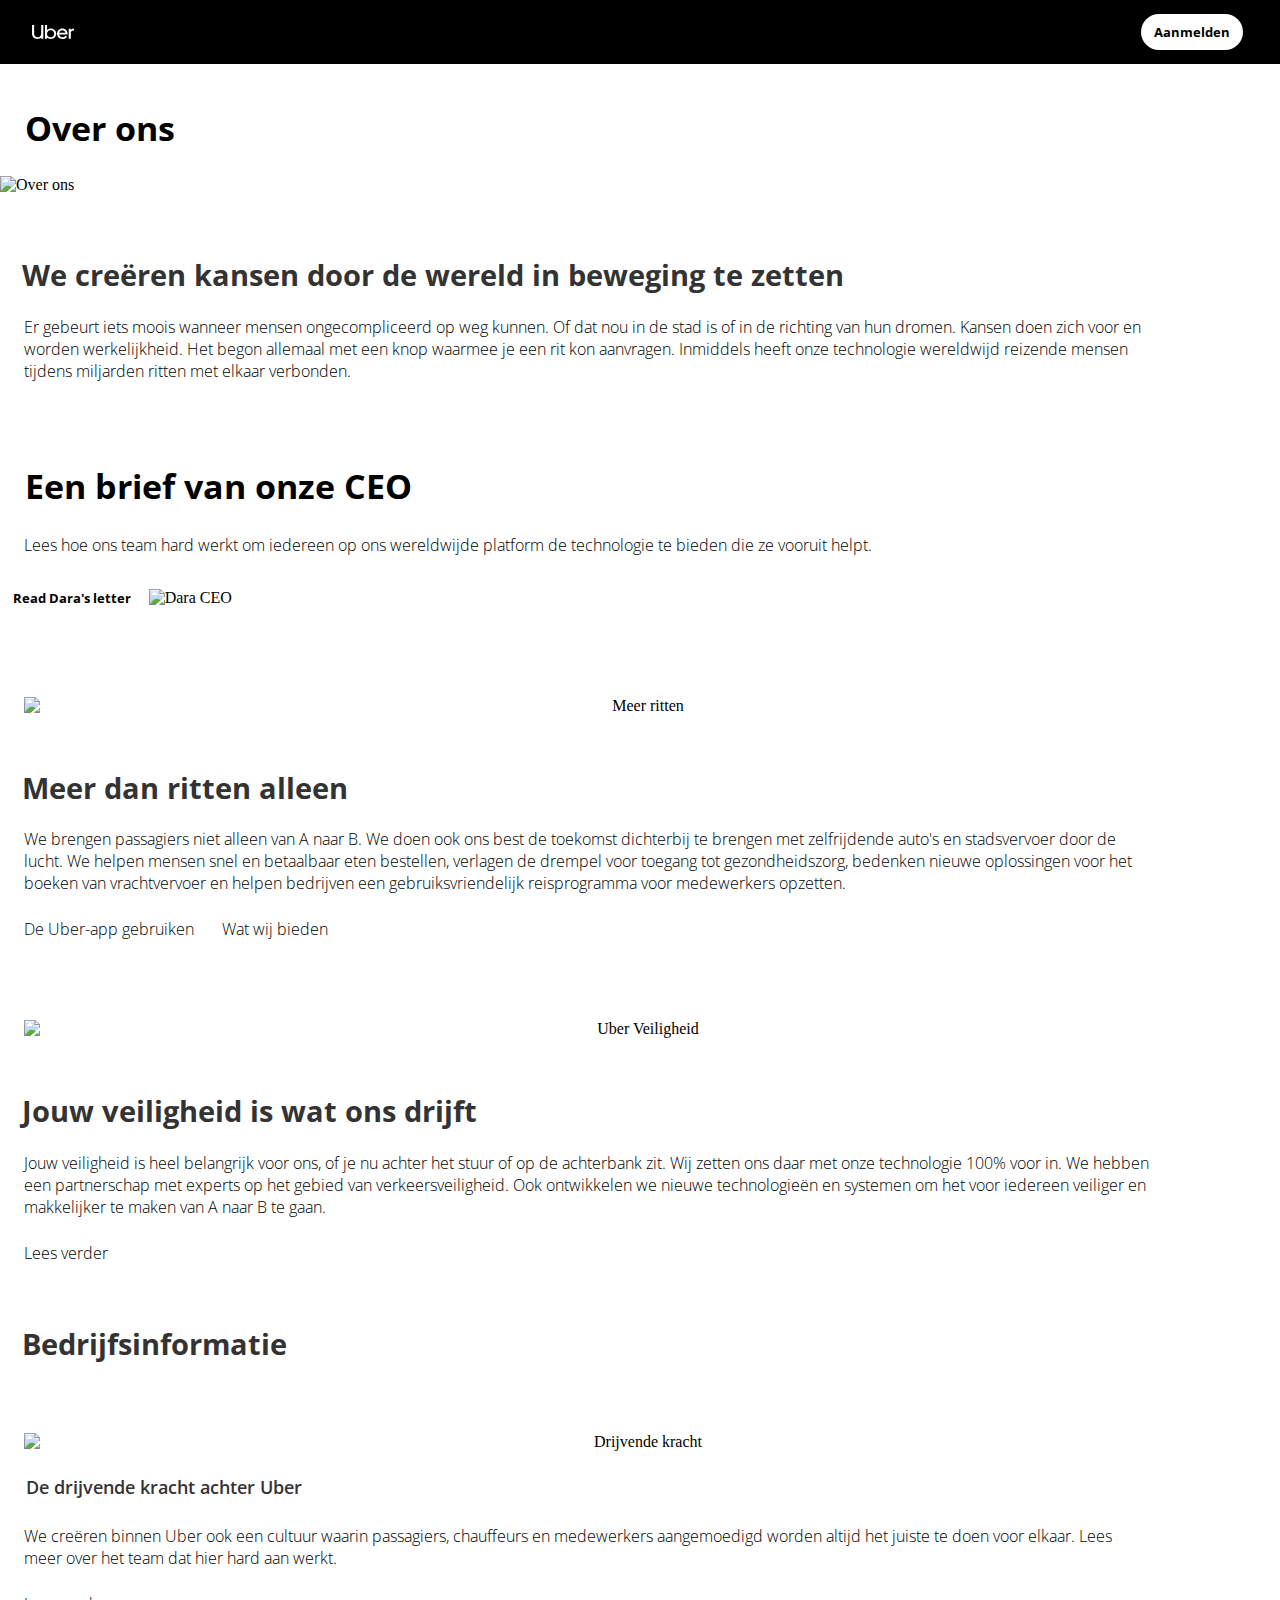
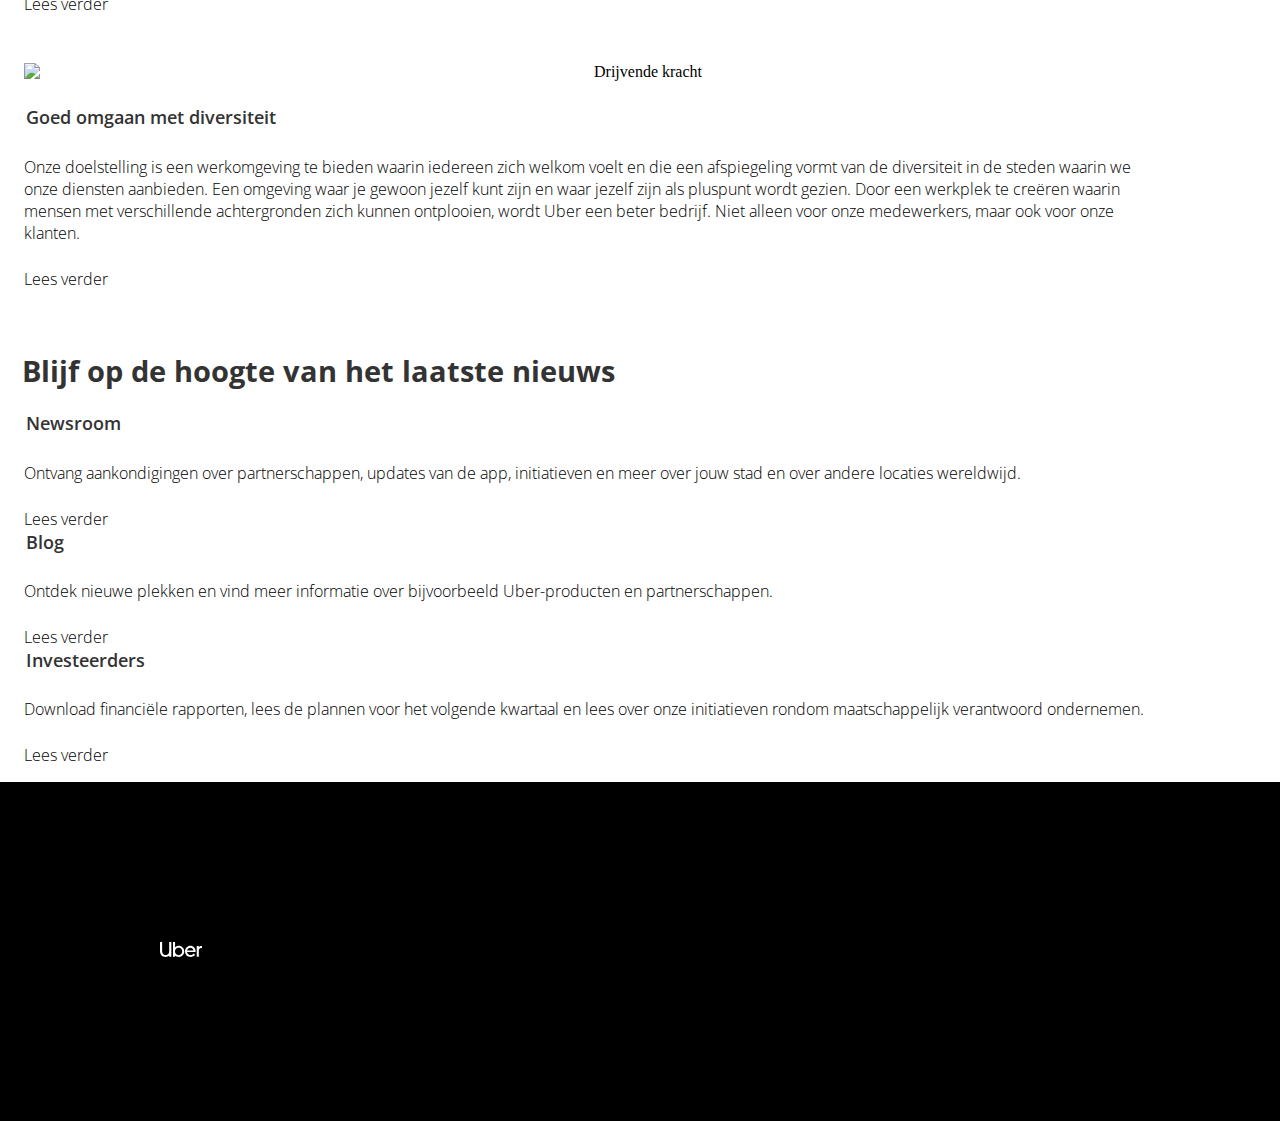
==== about.html @ d626dec1 "Add files via upload" ====
<!doctype html>
<html lang="nl">

<head>
    <meta charset="UTF-8">
    <meta name="author" content="jouw naam">
    <meta name="viewport" content="width=device-width, initial-scale=1">

    <title>About Us | Uber</title>

    <link href="styles/style.css" rel="stylesheet">
    <link href="https://fonts.googleapis.com/css2?family=Open+Sans&display=swap" rel="stylesheet">
    <link href="https://fonts.googleapis.com/css2?family=Open+Sans:wght@300&display=swap" rel="stylesheet">
</head>

<body>
    <header>
        <img class="logo" src="images/uberlogo.svg" alt="Uber logo">
        <a class="aanmelden" href="#"><button>Aanmelden</button></a>

    </header>
    
    <section id="linksonder">
    <h1>Over ons</h1>
    <img src="images/about-us-top.jpg" alt="Over ons">
    </section>
    
    <section>
        <h2>We creëren kansen door de wereld in beweging te zetten</h2>
        <p>Er gebeurt iets moois wanneer mensen ongecompliceerd op weg kunnen. Of dat nou in de stad is of in de richting van hun dromen. Kansen doen zich voor en worden werkelijkheid. Het begon allemaal met een knop waarmee je een rit kon aanvragen. Inmiddels heeft onze technologie wereldwijd reizende mensen tijdens miljarden ritten met elkaar verbonden.</p>
    </section>

    <section id="linksmidden">
        <h1>Een brief van onze CEO</h1>
        <p>Lees hoe ons team hard werkt om iedereen op ons wereldwijde platform de technologie te bieden die ze vooruit helpt.</p>
        <button>Read Dara's letter</button>
        <img src="images/dara-desktop.jpg" alt="Dara CEO">
    </section>

    <section>
        <img class="business" src="images/uber-snelweg.jpg" alt="Meer ritten">
        <h2>Meer dan ritten alleen</h2>
        <p>We brengen passagiers niet alleen van A naar B. We doen ook ons best de toekomst dichterbij te brengen met zelfrijdende auto's en stadsvervoer door de lucht. We helpen mensen snel en betaalbaar eten bestellen, verlagen de drempel voor toegang tot gezondheidszorg, bedenken nieuwe oplossingen voor het boeken van vrachtvervoer en helpen bedrijven een gebruiksvriendelijk reisprogramma voor medewerkers opzetten.</p>
        <a class="meerinfo" href="url">De Uber-app gebruiken</a>
        <a class="meerinfo" href="url">Wat wij bieden</a>
    </section>

    <section>
    <img class="business" src="images/uber-safe.svg" alt="Uber Veiligheid">
    <h2>Jouw veiligheid is wat ons drijft</h2>
    <p>Jouw veiligheid is heel belangrijk voor ons, of je nu achter het stuur of op de achterbank zit. Wij zetten ons daar met onze technologie 100% voor in. We hebben een partnerschap met experts op het gebied van verkeersveiligheid. Ook ontwikkelen we nieuwe technologieën en systemen om het voor iedereen veiliger en makkelijker te maken van A naar B te gaan.</p>
    <a class="meerinfo" href="url">Lees verder</a>   
    </section>
    
    <section>
    <h2>Bedrijfsinformatie</h2>
    <img class="business" src="images/uber-kracht.jpg" alt="Drijvende kracht">
    <h3> De drijvende kracht achter Uber</h3>
    <p>We creëren binnen Uber ook een cultuur waarin passagiers, chauffeurs en medewerkers aangemoedigd worden altijd het juiste te doen voor elkaar. Lees meer over het team dat hier hard aan werkt.</p>
    <a class="meerinfo" href="url">Lees verder</a> 
    
    <img class="business" src="images/uber-kracht.jpg" alt="Drijvende kracht">
    <h3>Goed omgaan met diversiteit</h3>
    <p>Onze doelstelling is een werkomgeving te bieden waarin iedereen zich welkom voelt en die een afspiegeling vormt van de diversiteit in de steden waarin we onze diensten aanbieden. Een omgeving waar je gewoon jezelf kunt zijn en waar jezelf zijn als pluspunt wordt gezien. Door een werkplek te creëren waarin mensen met verschillende achtergronden zich kunnen ontplooien, wordt Uber een beter bedrijf. Niet alleen voor onze medewerkers, maar ook voor onze klanten.</p>
    <a class="meerinfo" href="url">Lees verder</a> 
    </section>
    
    <section>
    <h2>Blijf op de hoogte van het laatste nieuws</h2>
    <h3>Newsroom</h3>
    <p>Ontvang aankondigingen over partnerschappen, updates van de app, initiatieven en meer over jouw stad en over andere locaties wereldwijd.</p>
    <a class="meerinfo" href="url">Lees verder</a> 
        
    <h3>Blog</h3>
    <p>Ontdek nieuwe plekken en vind meer informatie over bijvoorbeeld Uber-producten en partnerschappen.</p>
    <a class="meerinfo" href="url">Lees verder</a> 

    <h3>Investeerders</h3>
    <p>Download financiële rapporten, lees de plannen voor het volgende kwartaal en lees over onze initiatieven rondom maatschappelijk verantwoord ondernemen.</p> 
    <a class="meerinfo" href="url">Lees verder</a> 
    </section>
    
    <footer>
        <img class="logo" src="images/uberlogo.svg" alt="Uber logo">
    </footer>



    <script src="scripts/script.js"></script>
</body>

</html>
---- styles/style.css ----
/* CSS Document */
*,
*::after,
*::before {
    box-sizing: border-box;
}


html,
body {
    width: 100%;
    margin: 0px;
    padding: 0px;
    overflow-x: hidden;
}

header {
    display: flex;
    justify-content: space-between;
    align-items: center;
    margin: 0;
    padding: 0.65em 2em;
    background-color: black;
    height: 4em;
}

.logo {
    width: 2.6em;
}

.aanmelden {
    margin: 0;
    padding: 0.3em;
}



.slider {
    width: 100%;
    height: 8em;
    display: flex;
    overflow: auto;
}

.slide {
    width: 6.5em;
    height: 100%;
    background-color: white;

}


.slide a {
    margin: 3em 3em 3em 3em;
    color: black;
    display: flex;
    justify-content: center;
    align-items: center;
    text-align: center;
    top: 3em;
    font-family: 'Open Sans', sans-serif;
    text-decoration: none;
    font-size: 0.9em;
    font-weight: 600;

}

.slider {
    ... -webkit-overflow-scrolling: touch;
}

button {
    padding: 0.7em 1em;
    background-color: white;
    border: none;
    border-radius: 50px;
    cursor: pointer;
    transition: all 0.3s ease 0s;
    font-family: 'Open Sans', sans-serif;
    font-weight: Bold;
}

button:hover {
    background-color: lightgrey;
}

section {
    margin: 0;
    padding: 1em 0em 1em 0em;
}

h1 {
    color: black;
    margin: 0;
    padding: 0.75em 0.75em;
    font-family: 'Open Sans', sans-serif;
    text-decoration: none;
    font-size: 2.1em;
    font-weight: bold;
}

h2 {
    color: #333333;
    margin: 0;
    padding: 1em 0.75em 0.75em 0.75em;
    font-family: 'Open Sans', sans-serif;
    text-decoration: none;
    font-size: 1.8em;
    font-weight: bold;
}

h3 {
    margin: 0;
    padding: 0em 0em 1.5em 1.5em;
    color: #333333;
    font-family: 'Open Sans', sans-serif;
    text-decoration: none;
    font-size: 1.1em;
    font-weight: 600;
    max-width: 90%;
}

.meerinfo {
    margin: 0em;
    padding-bottom: 5em;
    font-family: 'Open Sans', sans-serif;
    text-decoration: none;
    font-size: 1em;
    font-weight: 300;
    max-width: 90%;
}

.meerinfo a {
    color: black;
    text-decoration: none;
}

.partner {
    color: white;
    padding: 0.9em 1.8em;
    margin: 0em 0em 1.5em 1.5em;
    background-color: black;
    border: none;
    border-radius: 0px;
    cursor: pointer;
    transition: all 0.5s ease 0s;
    font-family: 'Open Sans', sans-serif;
    font-weight: Bold;
    font-size: 1em;

}


.partner:hover {
    background-color: darkgrey;
}


.bodypic {
    width: 100%;

}

.business {
    margin: 0;
    padding: 3em 1.5em 1.5em 1.5em;
    width: 100%;
    display: flex;
    align-items: center;
    text-align: center;
    
}


a {
    margin: 0em;
    padding: 1em 0em 5em 1.5em;
    font-family: 'Open Sans', sans-serif;
    text-decoration: none;
    font-size: 1em;
    font-weight: 300;
    color: black;
    text-decoration: none;
}

p {
    max-width: 90%;
    margin: 0em;
    padding-left: 1.5em;
    padding-bottom: 1.5em;
    font-family: 'Open Sans', sans-serif;
    text-decoration: none;
    font-size: 1em;
    font-weight: 300;
    color: black;
    text-decoration: none;
}

.leesverder {
    margin: 0em;
    padding: 1em 0em 1em 1.5em;
    font-family: 'Open Sans', sans-serif;
    text-decoration: none;
    font-size: 1em;
    font-weight: 300;
    max-width: 90%;  
}

footer {
    padding: 10em;
    background-color: black;
}
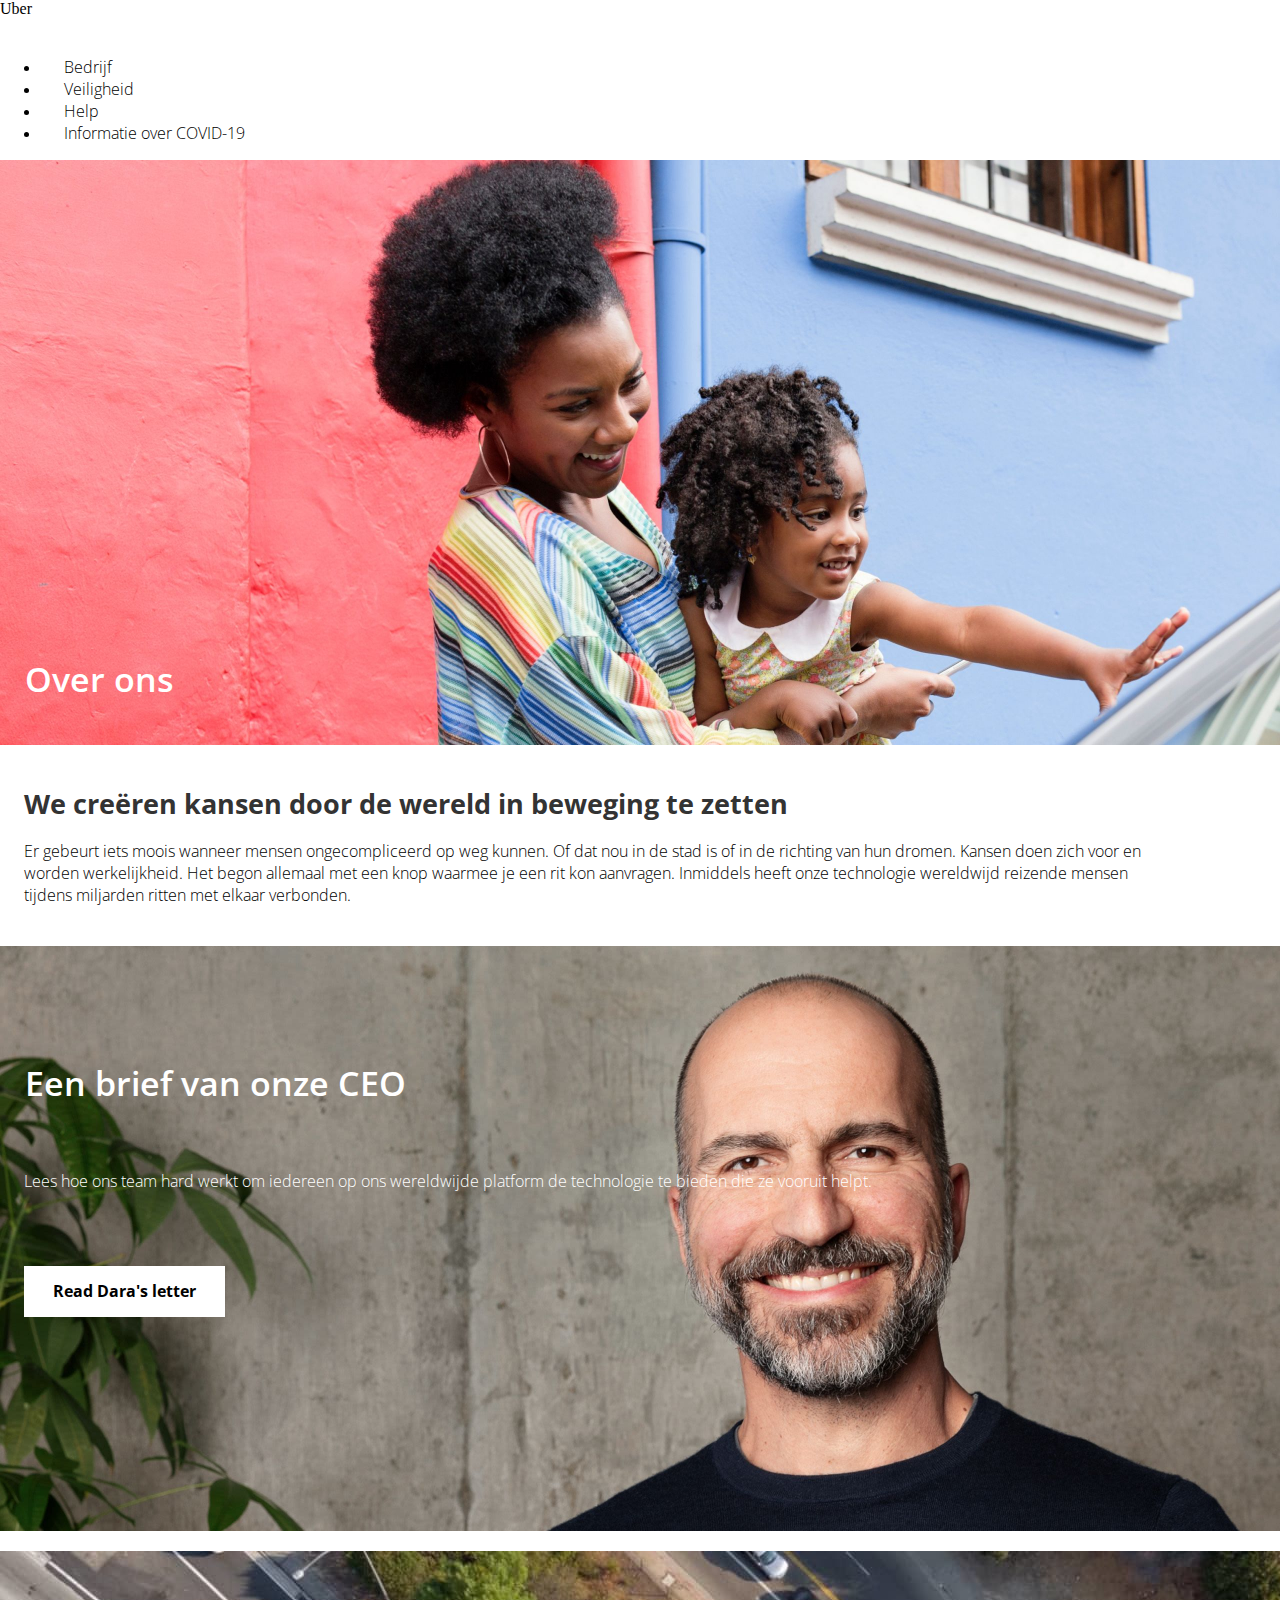
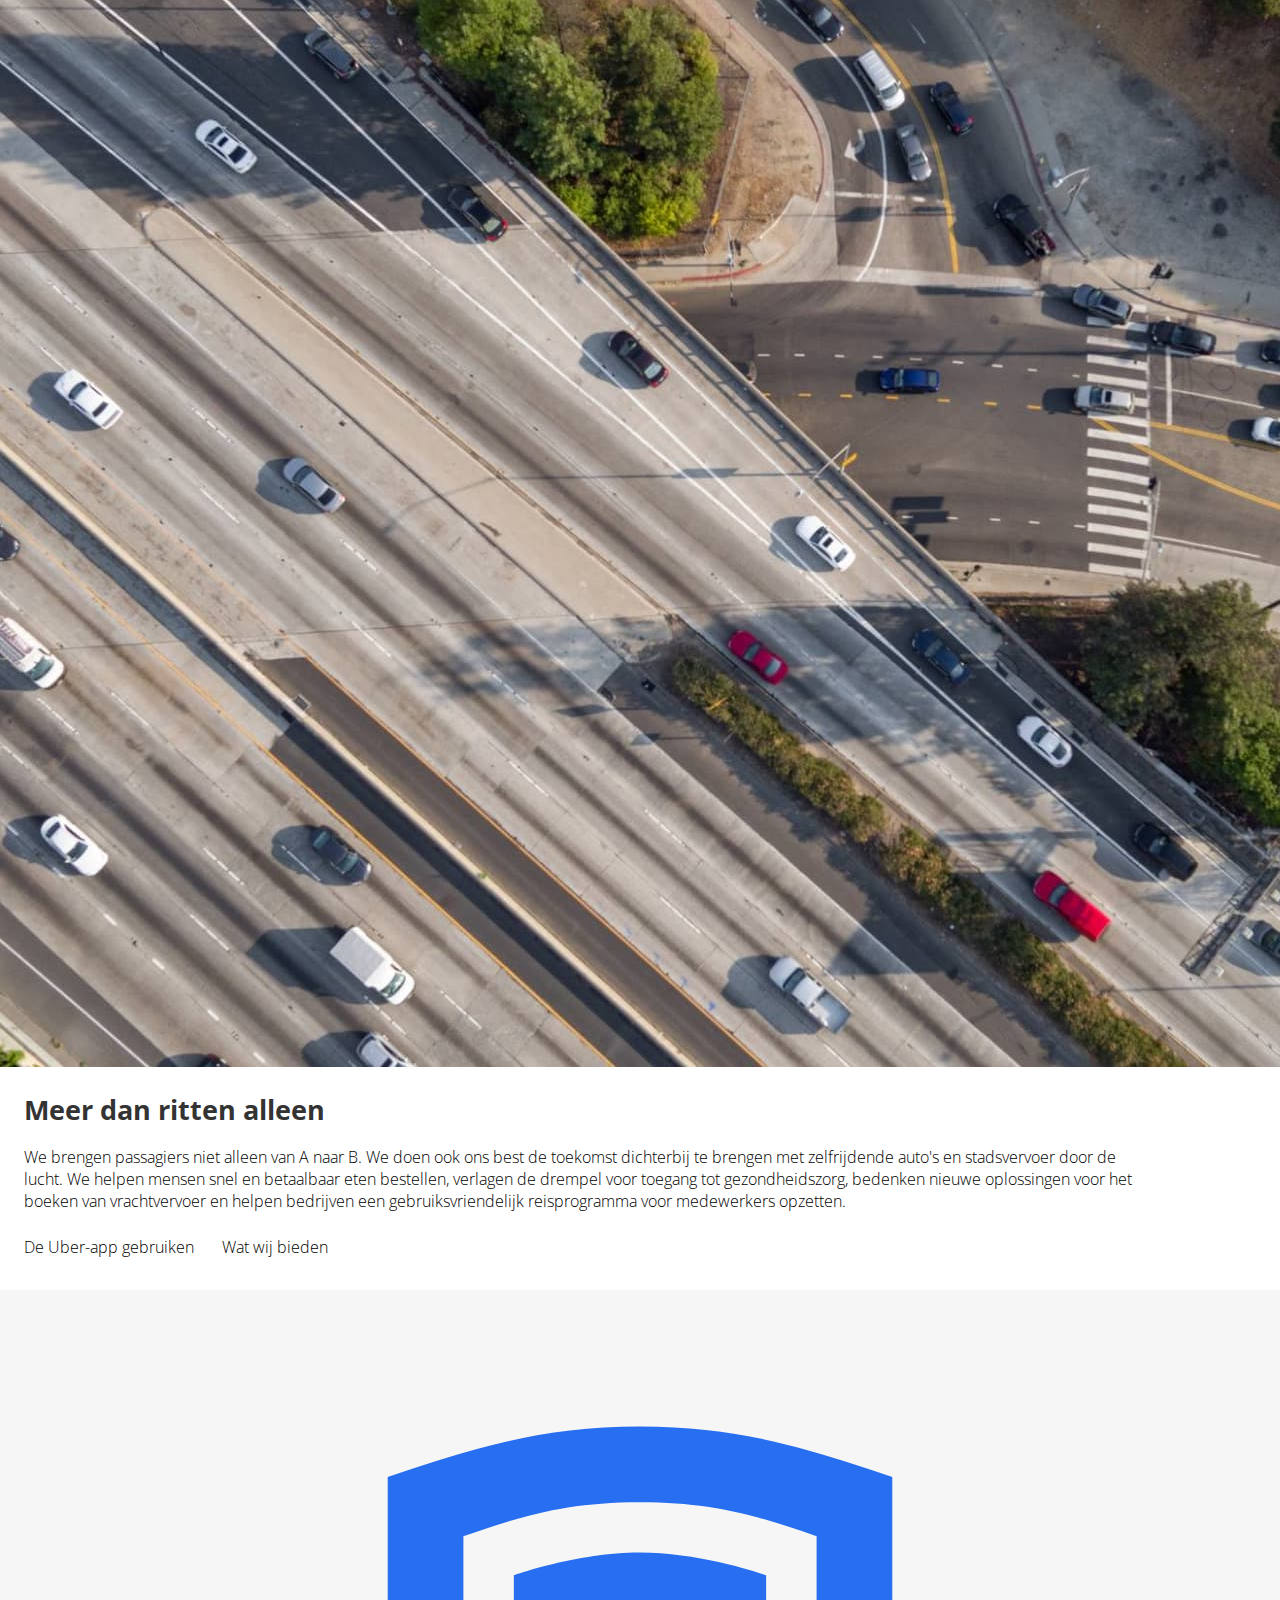
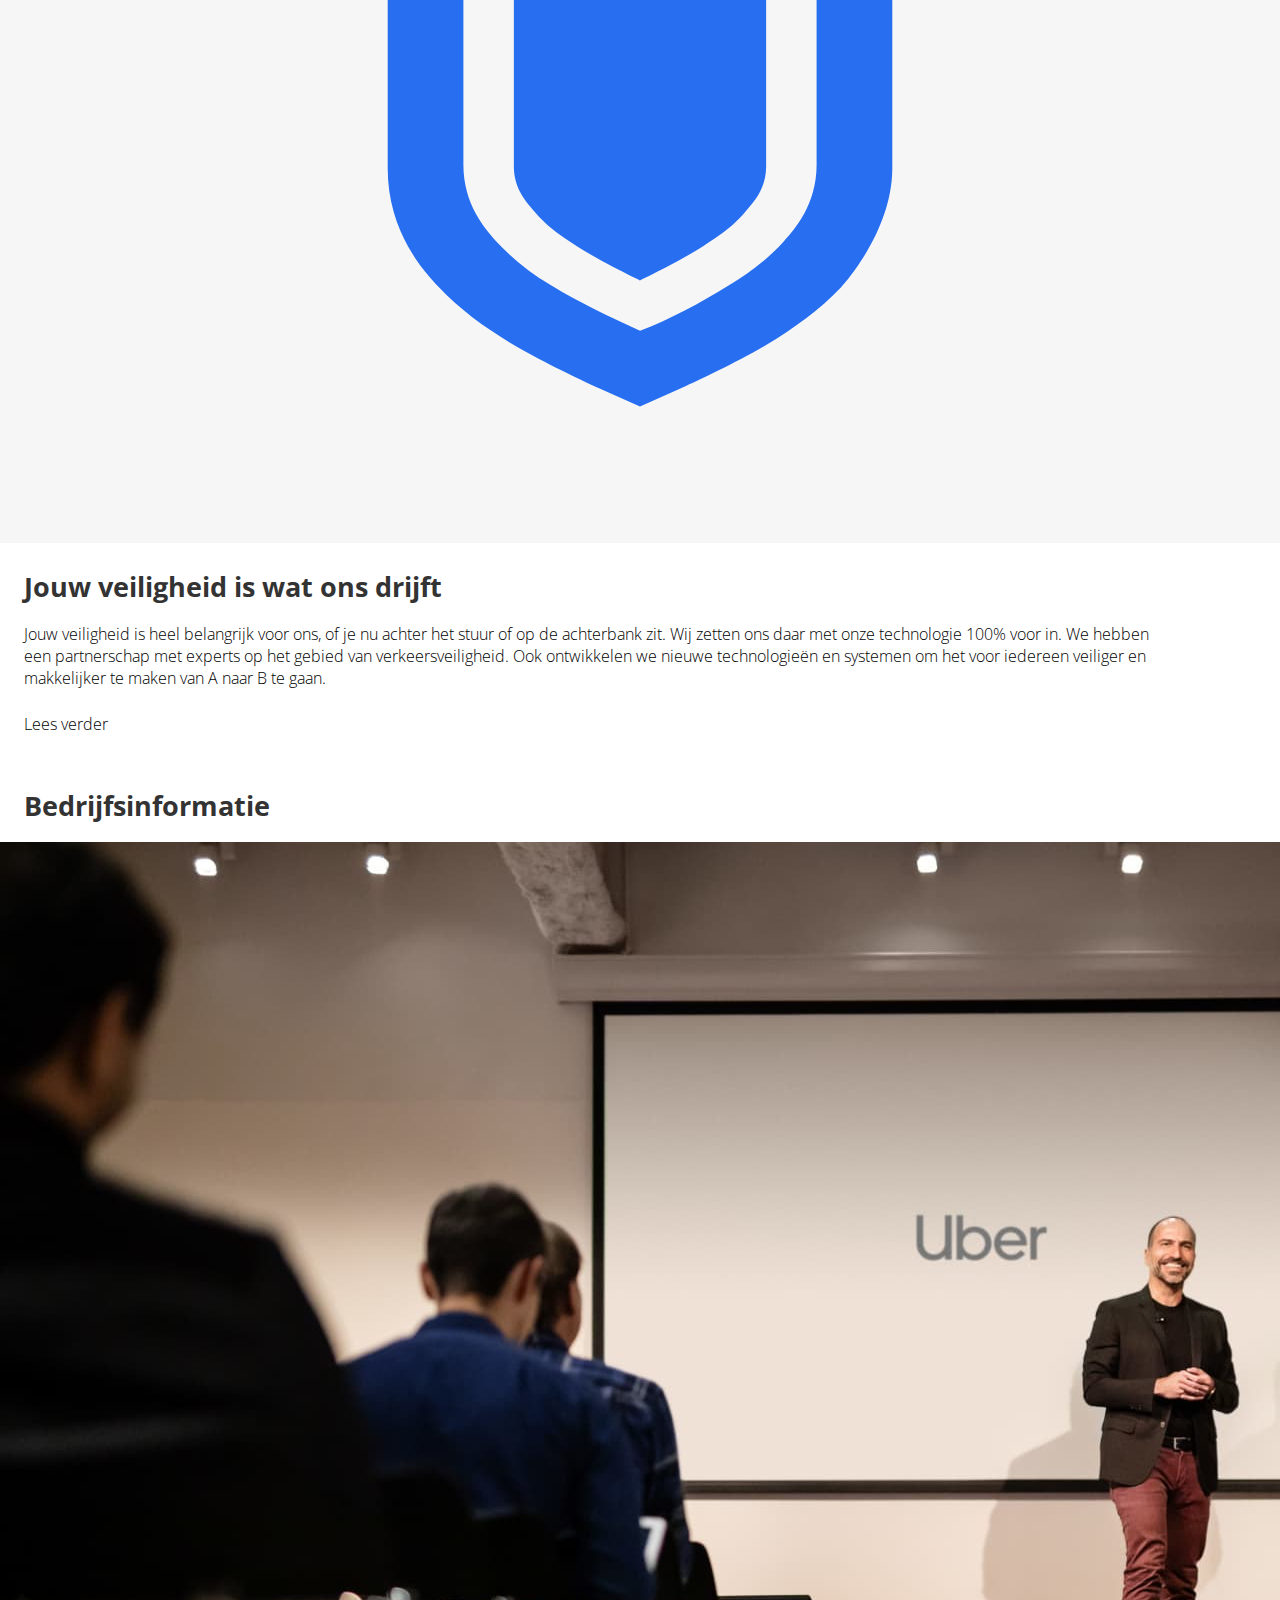
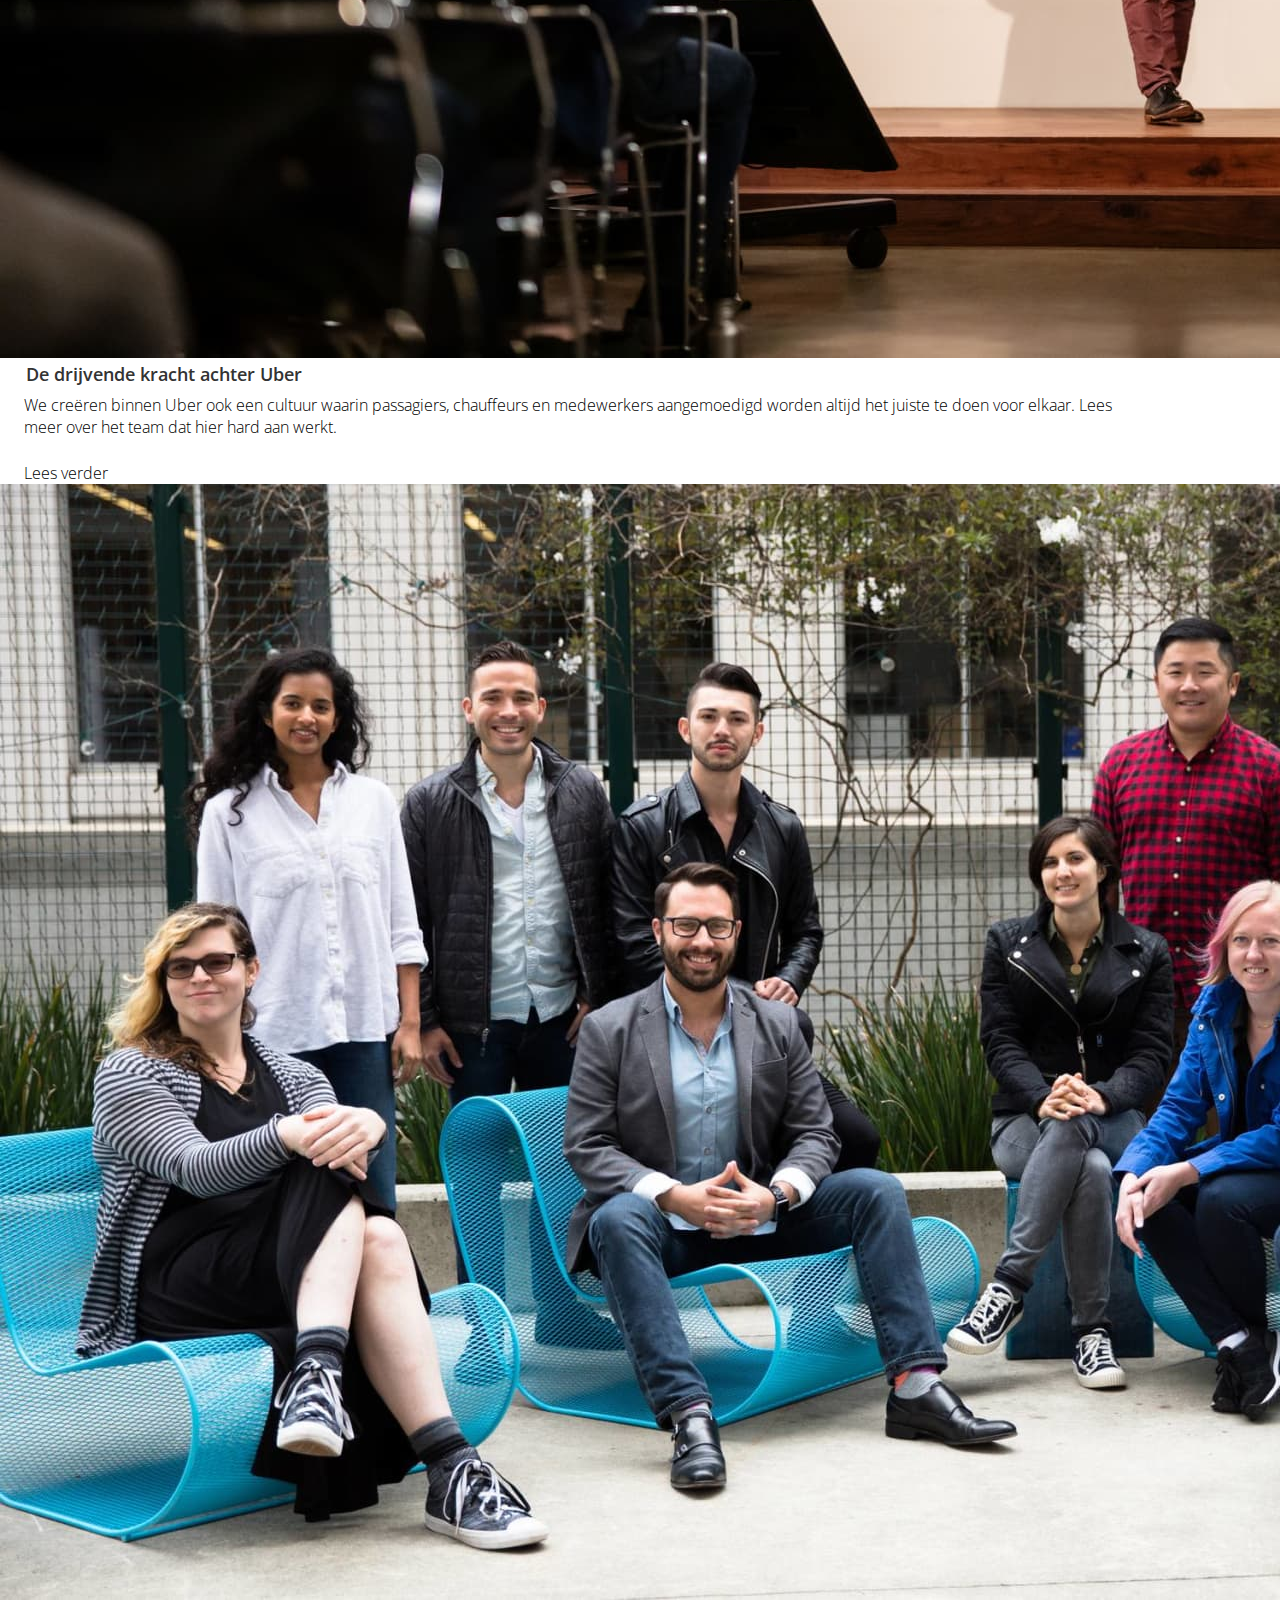
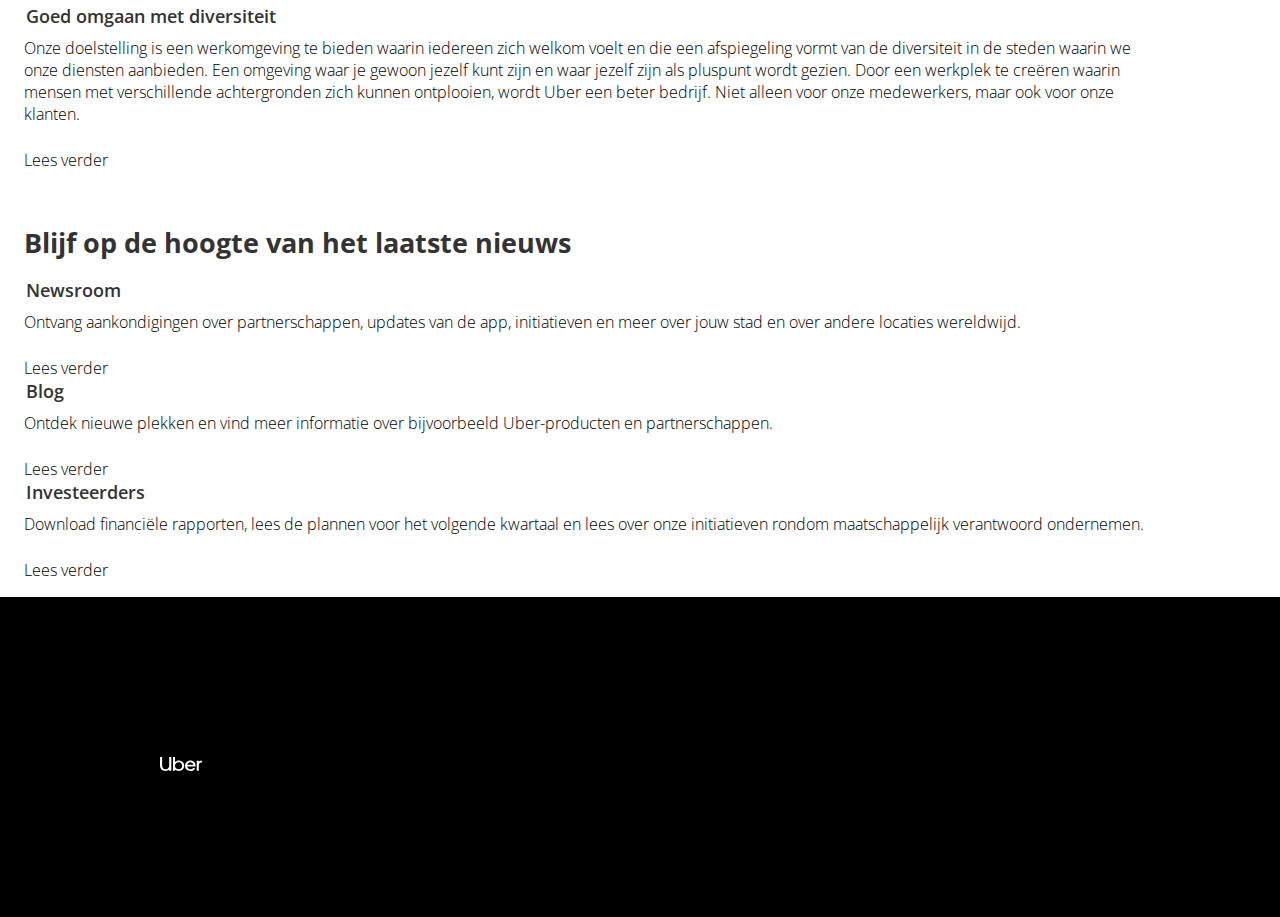
==== commit 0fbd0bb7: "Add files via upload" ====
--- a/about.html
+++ b/about.html
@@ -6,19 +6,31 @@
     <meta name="author" content="jouw naam">
     <meta name="viewport" content="width=device-width, initial-scale=1">
 
-    <title>About Us | Uber</title>
+    <title>Het Uber-platform</title>
 
     <link href="styles/style.css" rel="stylesheet">
+    <script src="script.js" defer></script>
     <link href="https://fonts.googleapis.com/css2?family=Open+Sans&display=swap" rel="stylesheet">
     <link href="https://fonts.googleapis.com/css2?family=Open+Sans:wght@300&display=swap" rel="stylesheet">
+    <link rel="stylesheet" href="fontawesome/css/all.css">
 </head>
 
 <body>
-    <header>
-        <img class="logo" src="images/uberlogo.svg" alt="Uber logo">
-        <a class="aanmelden" href="#"><button>Aanmelden</button></a>
-
-    </header>
+       <nav class="navbar">
+        <div class="brand-title">Uber</div>
+        <a href="#" class="toggle-button">    
+          <span class="bar"></span>
+          <span class="bar"></span>
+        </a>
+        <div class="navbar-links">
+          <ul>
+            <li><a href="#">Bedrijf</a></li>
+            <li><a href="#">Veiligheid</a></li>
+            <li><a href="#">Help</a></li>
+            <li><a href="#">Informatie over COVID-19</a></li>
+          </ul>
+        </div>
+      </nav>
     
     <section id="linksonder">
     <h1>Over ons</h1>
@@ -38,46 +50,50 @@
     </section>
 
     <section>
-        <img class="business" src="images/uber-snelweg.jpg" alt="Meer ritten">
+        <img id="business" src="images/uber-snelweg.jpg" alt="Meer ritten">
         <h2>Meer dan ritten alleen</h2>
         <p>We brengen passagiers niet alleen van A naar B. We doen ook ons best de toekomst dichterbij te brengen met zelfrijdende auto's en stadsvervoer door de lucht. We helpen mensen snel en betaalbaar eten bestellen, verlagen de drempel voor toegang tot gezondheidszorg, bedenken nieuwe oplossingen voor het boeken van vrachtvervoer en helpen bedrijven een gebruiksvriendelijk reisprogramma voor medewerkers opzetten.</p>
-        <a class="meerinfo" href="url">De Uber-app gebruiken</a>
-        <a class="meerinfo" href="url">Wat wij bieden</a>
+        <a id="meerinfo" href="url">De Uber-app gebruiken</a>
+        <a id="meerinfo" href="url">Wat wij bieden</a>
     </section>
 
     <section>
-    <img class="business" src="images/uber-safe.svg" alt="Uber Veiligheid">
+    <img id="business" src="images/uber-safe.svg" alt="Uber Veiligheid">
     <h2>Jouw veiligheid is wat ons drijft</h2>
     <p>Jouw veiligheid is heel belangrijk voor ons, of je nu achter het stuur of op de achterbank zit. Wij zetten ons daar met onze technologie 100% voor in. We hebben een partnerschap met experts op het gebied van verkeersveiligheid. Ook ontwikkelen we nieuwe technologieën en systemen om het voor iedereen veiliger en makkelijker te maken van A naar B te gaan.</p>
-    <a class="meerinfo" href="url">Lees verder</a>   
+    <a id="meerinfo" href="url">Lees verder</a>   
     </section>
     
     <section>
     <h2>Bedrijfsinformatie</h2>
-    <img class="business" src="images/uber-kracht.jpg" alt="Drijvende kracht">
+    <img id="business" src="images/uber-kracht.jpg" alt="Drijvende kracht">
     <h3> De drijvende kracht achter Uber</h3>
     <p>We creëren binnen Uber ook een cultuur waarin passagiers, chauffeurs en medewerkers aangemoedigd worden altijd het juiste te doen voor elkaar. Lees meer over het team dat hier hard aan werkt.</p>
-    <a class="meerinfo" href="url">Lees verder</a> 
+    <a id="meerinfo" href="url">Lees verder</a> 
     
-    <img class="business" src="images/uber-kracht.jpg" alt="Drijvende kracht">
+    <img id="business" src="images/uber-divers.jpg" alt="Diversiteit">
     <h3>Goed omgaan met diversiteit</h3>
     <p>Onze doelstelling is een werkomgeving te bieden waarin iedereen zich welkom voelt en die een afspiegeling vormt van de diversiteit in de steden waarin we onze diensten aanbieden. Een omgeving waar je gewoon jezelf kunt zijn en waar jezelf zijn als pluspunt wordt gezien. Door een werkplek te creëren waarin mensen met verschillende achtergronden zich kunnen ontplooien, wordt Uber een beter bedrijf. Niet alleen voor onze medewerkers, maar ook voor onze klanten.</p>
-    <a class="meerinfo" href="url">Lees verder</a> 
+    <a id="meerinfo" href="url">Lees verder</a> 
     </section>
     
-    <section>
+    <section id="prefooter">
     <h2>Blijf op de hoogte van het laatste nieuws</h2>
+        
+    <i class="fas fa-bullhorn"></i>    
     <h3>Newsroom</h3>
     <p>Ontvang aankondigingen over partnerschappen, updates van de app, initiatieven en meer over jouw stad en over andere locaties wereldwijd.</p>
-    <a class="meerinfo" href="url">Lees verder</a> 
+    <a id="meerinfo" href="url">Lees verder</a> 
         
+    <i class="fas fa-users"></i>
     <h3>Blog</h3>
     <p>Ontdek nieuwe plekken en vind meer informatie over bijvoorbeeld Uber-producten en partnerschappen.</p>
-    <a class="meerinfo" href="url">Lees verder</a> 
+    <a id="meerinfo" href="url">Lees verder</a> 
 
+    <i class="fas fa-circle-notch"></i>
     <h3>Investeerders</h3>
     <p>Download financiële rapporten, lees de plannen voor het volgende kwartaal en lees over onze initiatieven rondom maatschappelijk verantwoord ondernemen.</p> 
-    <a class="meerinfo" href="url">Lees verder</a> 
+    <a id="meerinfo" href="url">Lees verder</a> 
     </section>
     
     <footer>
--- a/styles/style.css
+++ b/styles/style.css
@@ -15,25 +15,46 @@
 }
 
 header {
+    width: 100%;
+    height: 4em;
+    top: 0;
+    left: 0;
     display: flex;
-    justify-content: space-between;
-    align-items: center;
     margin: 0;
     padding: 0.65em 2em;
     background-color: black;
-    height: 4em;
+
+}
+
+a {
+    margin: 0em;
+    padding: 1em 0em 5em 1.5em;
+    font-family: 'Open Sans', sans-serif;
+    text-decoration: none;
+    font-size: 1em;
+    font-weight: 300;
+    color: black;
+    text-decoration: none;
 }
 
 .logo {
     width: 2.6em;
+    float: left;
 }
 
 .aanmelden {
     margin: 0;
     padding: 0.3em;
-}
-
-
+    float: right;
+}
+
+header img {
+    width: 1.2em;
+    color: white;
+    margin: 0;
+    padding: 0;
+    float: right;
+}
 
 .slider {
     width: 100%;
@@ -44,32 +65,31 @@
 
 .slide {
     width: 6.5em;
-    height: 100%;
     background-color: white;
 
 }
 
 
 .slide a {
-    margin: 3em 3em 3em 3em;
+    margin: 0;
+    padding: 2em;
     color: black;
     display: flex;
     justify-content: center;
     align-items: center;
     text-align: center;
-    top: 3em;
-    font-family: 'Open Sans', sans-serif;
-    text-decoration: none;
-    font-size: 0.9em;
+    font-family: 'Open Sans', sans-serif;
+    text-decoration: none;
+    font-size: 1em;
     font-weight: 600;
 
 }
 
 .slider {
-    ... -webkit-overflow-scrolling: touch;
-}
-
-button {
+    -webkit-overflow-scrolling: touch;
+}
+
+a button {
     padding: 0.7em 1em;
     background-color: white;
     border: none;
@@ -80,7 +100,7 @@
     font-weight: Bold;
 }
 
-button:hover {
+a button:hover {
     background-color: lightgrey;
 }
 
@@ -89,6 +109,12 @@
     padding: 1em 0em 1em 0em;
 }
 
+section p {
+    width: 90%;
+}
+
+
+
 h1 {
     color: black;
     margin: 0;
@@ -96,22 +122,23 @@
     font-family: 'Open Sans', sans-serif;
     text-decoration: none;
     font-size: 2.1em;
+    font-weight: 600;
+}
+
+h2 {
+    width: 90%;
+    color: #333333;
+    margin: 0;
+    padding: 0.75em 0.75em 0.65em 0.9em;
+    font-family: 'Open Sans', sans-serif;
+    text-decoration: none;
+    font-size: 1.7em;
     font-weight: bold;
 }
 
-h2 {
-    color: #333333;
-    margin: 0;
-    padding: 1em 0.75em 0.75em 0.75em;
-    font-family: 'Open Sans', sans-serif;
-    text-decoration: none;
-    font-size: 1.8em;
-    font-weight: bold;
-}
-
 h3 {
     margin: 0;
-    padding: 0em 0em 1.5em 1.5em;
+    padding: 0em 0em 0.5em 1.5em;
     color: #333333;
     font-family: 'Open Sans', sans-serif;
     text-decoration: none;
@@ -122,7 +149,8 @@
 
 .meerinfo {
     margin: 0em;
-    padding-bottom: 5em;
+    padding-top: 0.75em;
+    padding-bottom: 0.75em;
     font-family: 'Open Sans', sans-serif;
     text-decoration: none;
     font-size: 1em;
@@ -138,7 +166,7 @@
 .partner {
     color: white;
     padding: 0.9em 1.8em;
-    margin: 0em 0em 1.5em 1.5em;
+    margin: 0em 3.5em 1.5em 1.5em;
     background-color: black;
     border: none;
     border-radius: 0px;
@@ -156,14 +184,15 @@
 }
 
 
-.bodypic {
-    width: 100%;
-
+#heroimage img {
+    width: 100%;
+    height: 40vh;
+    object-fit: cover;
 }
 
 .business {
     margin: 0;
-    padding: 3em 1.5em 1.5em 1.5em;
+    padding: 1.5em;
     width: 100%;
     display: flex;
     align-items: center;
@@ -172,19 +201,9 @@
 }
 
 
-a {
-    margin: 0em;
-    padding: 1em 0em 5em 1.5em;
-    font-family: 'Open Sans', sans-serif;
-    text-decoration: none;
-    font-size: 1em;
-    font-weight: 300;
-    color: black;
-    text-decoration: none;
-}
+
 
 p {
-    max-width: 90%;
     margin: 0em;
     padding-left: 1.5em;
     padding-bottom: 1.5em;
@@ -206,7 +225,80 @@
     max-width: 90%;  
 }
 
+
+#linksonder {
+    position: relative;
+    margin: 0;
+    padding: 0;
+}
+
+
+
+#linksonder h1 {
+    position: absolute;
+    left: 0;
+    bottom: 0;
+    color: white;
+    margin: 0;
+    padding: 1.4em 0.75em;
+}
+
+#linksonder img {
+    width: 100%;
+    height: 65vh;
+    object-fit: cover;
+}
+
+#linksmidden {
+    position: relative;
+    margin: 0;
+    padding: 0;
+}
+
+
+#linksmidden h1 {
+    width: 90%;
+    position: absolute;
+    left: 0;
+    top: 2em;
+    color: white;
+    margin: 0;
+    padding: 1.4em 0.75em;
+}
+
+#linksmidden img {
+    width: 100%;
+    height: 65vh;
+    object-fit: cover;
+}
+
+#linksmidden p {
+    width: 90%;
+    left: 0;
+    top: 14em;
+    position: absolute;
+    color: white;
+}
+
+#linksmidden button {
+    color: black;
+    position: absolute;
+    left: 0;
+    top: 20em;
+    padding: 0.9em 1.8em;
+    margin: 0em 0em 1.5em 1.5em;
+    background-color: white;
+    border: none;
+    border-radius: 0px;
+    cursor: pointer;
+    transition: all 0.5s ease 0s;
+    font-family: 'Open Sans', sans-serif;
+    font-weight: Bold;
+    font-size: 1em;
+}
+
 footer {
     padding: 10em;
     background-color: black;
-}+}
+
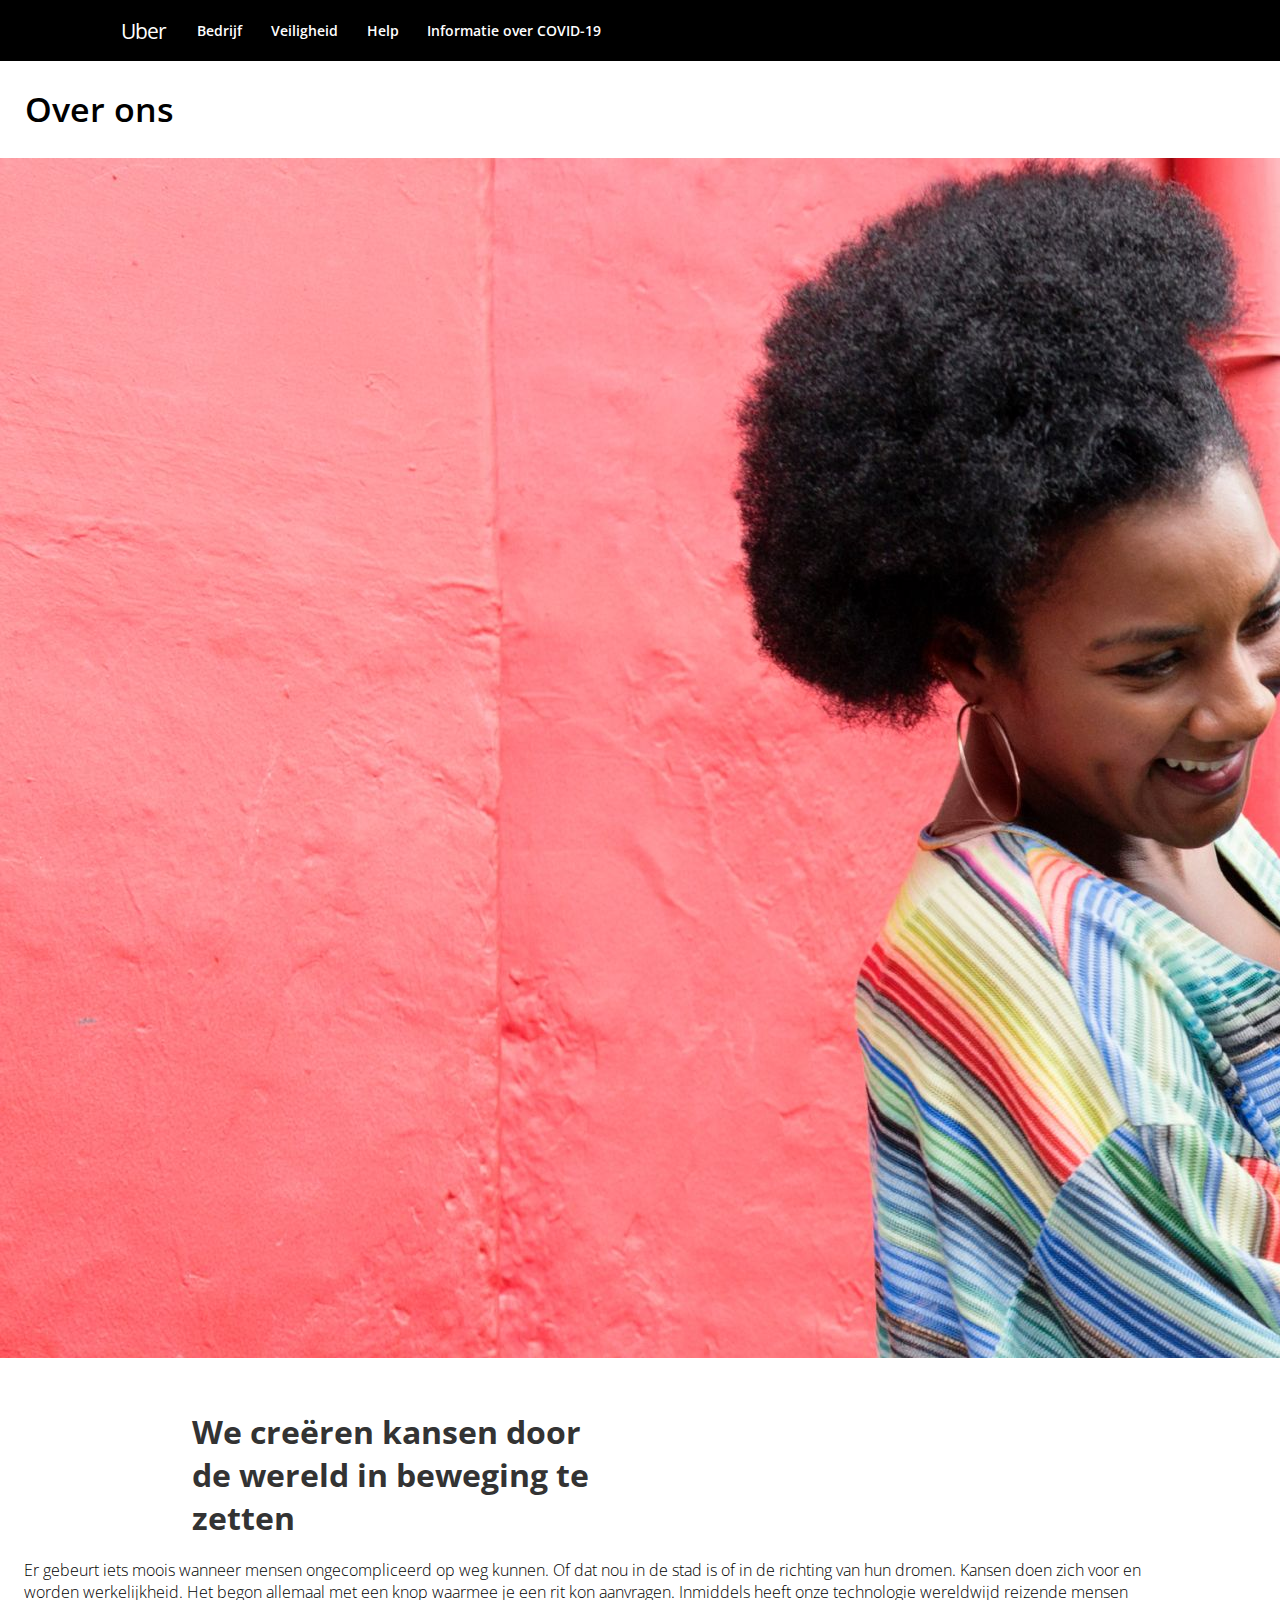
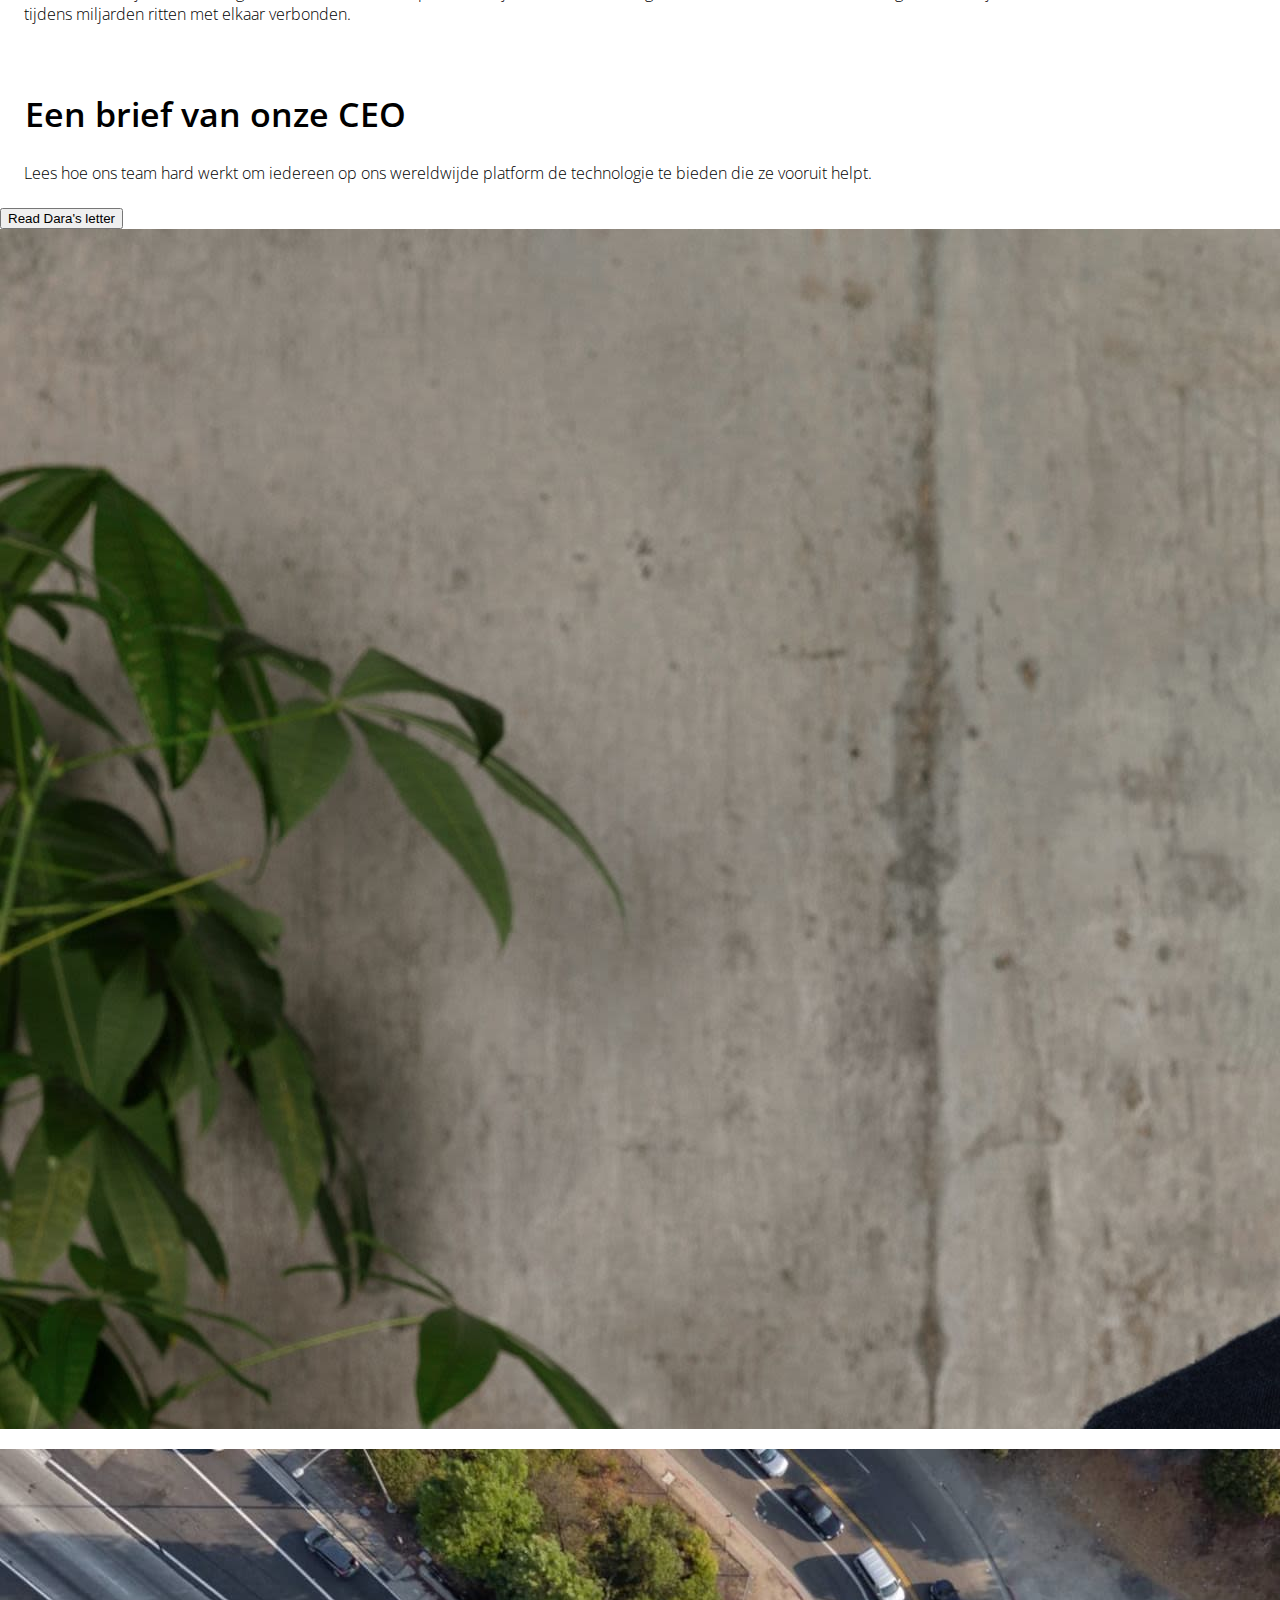
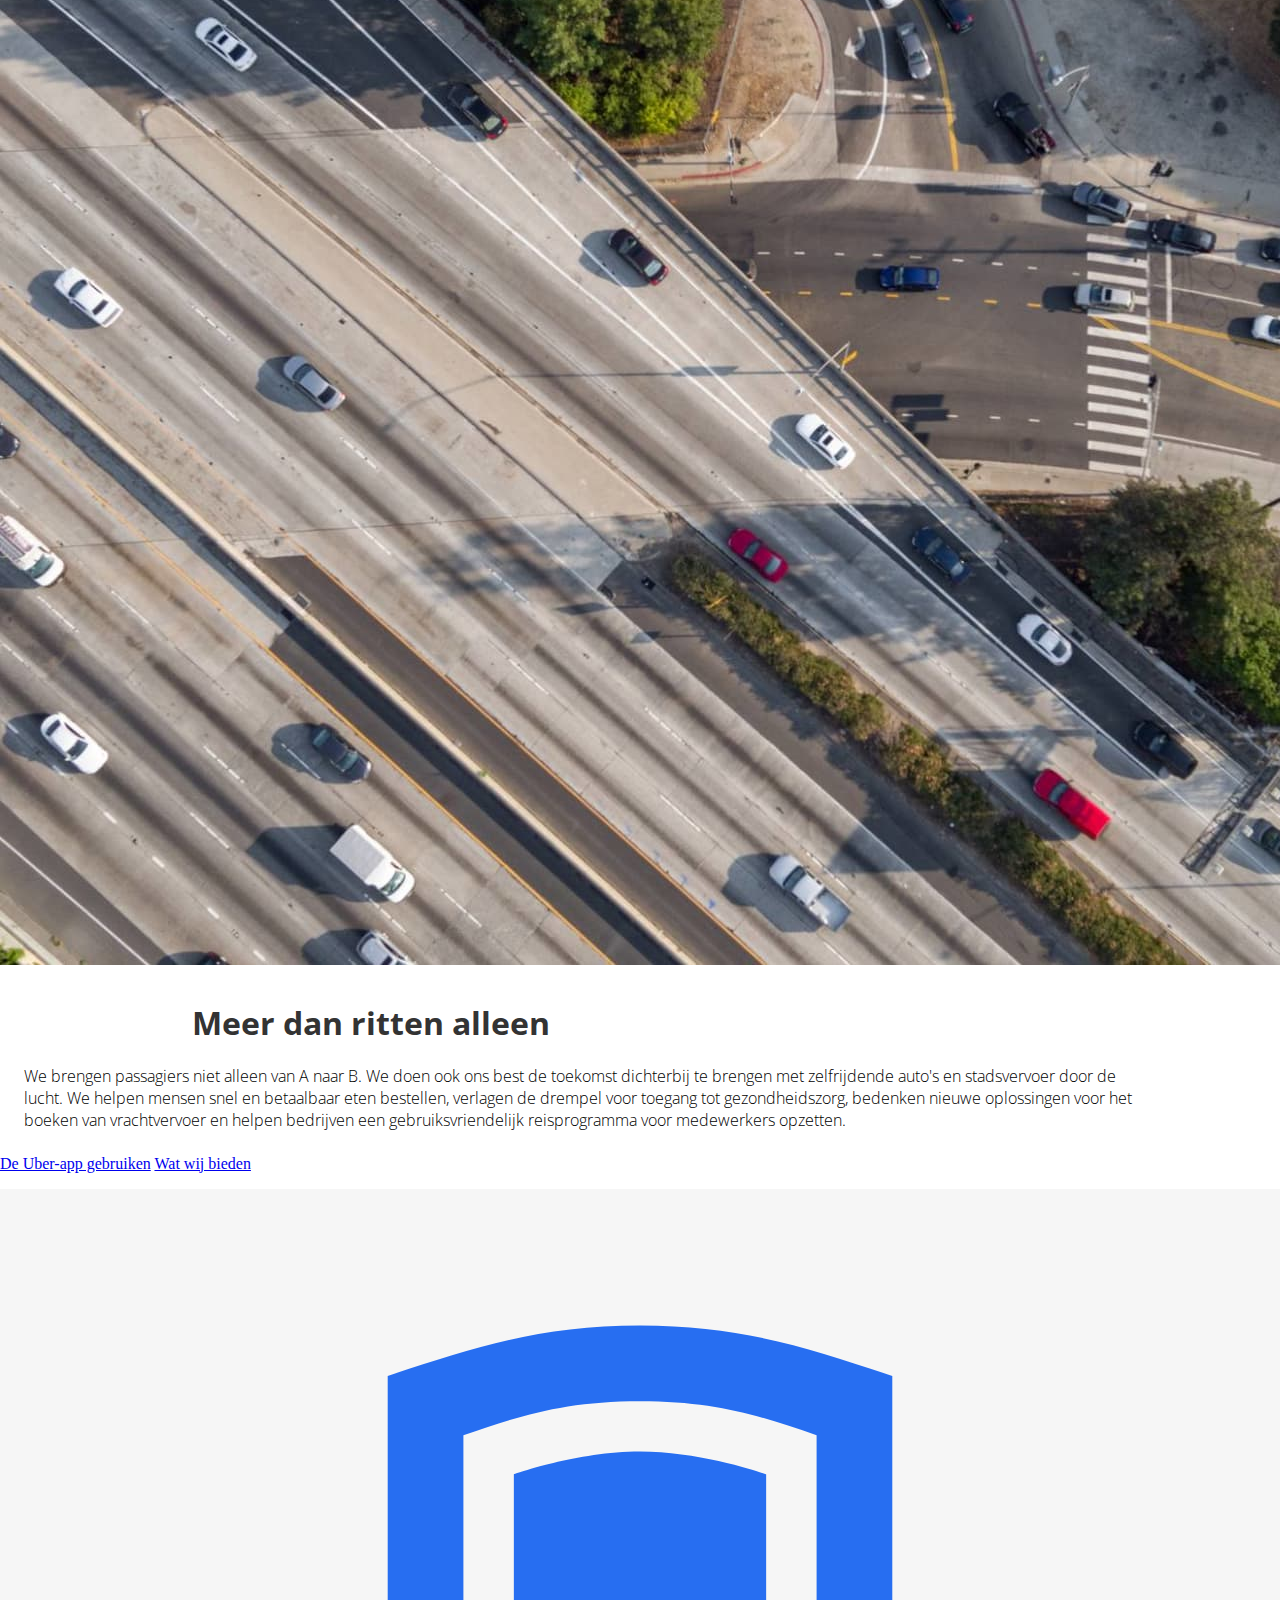
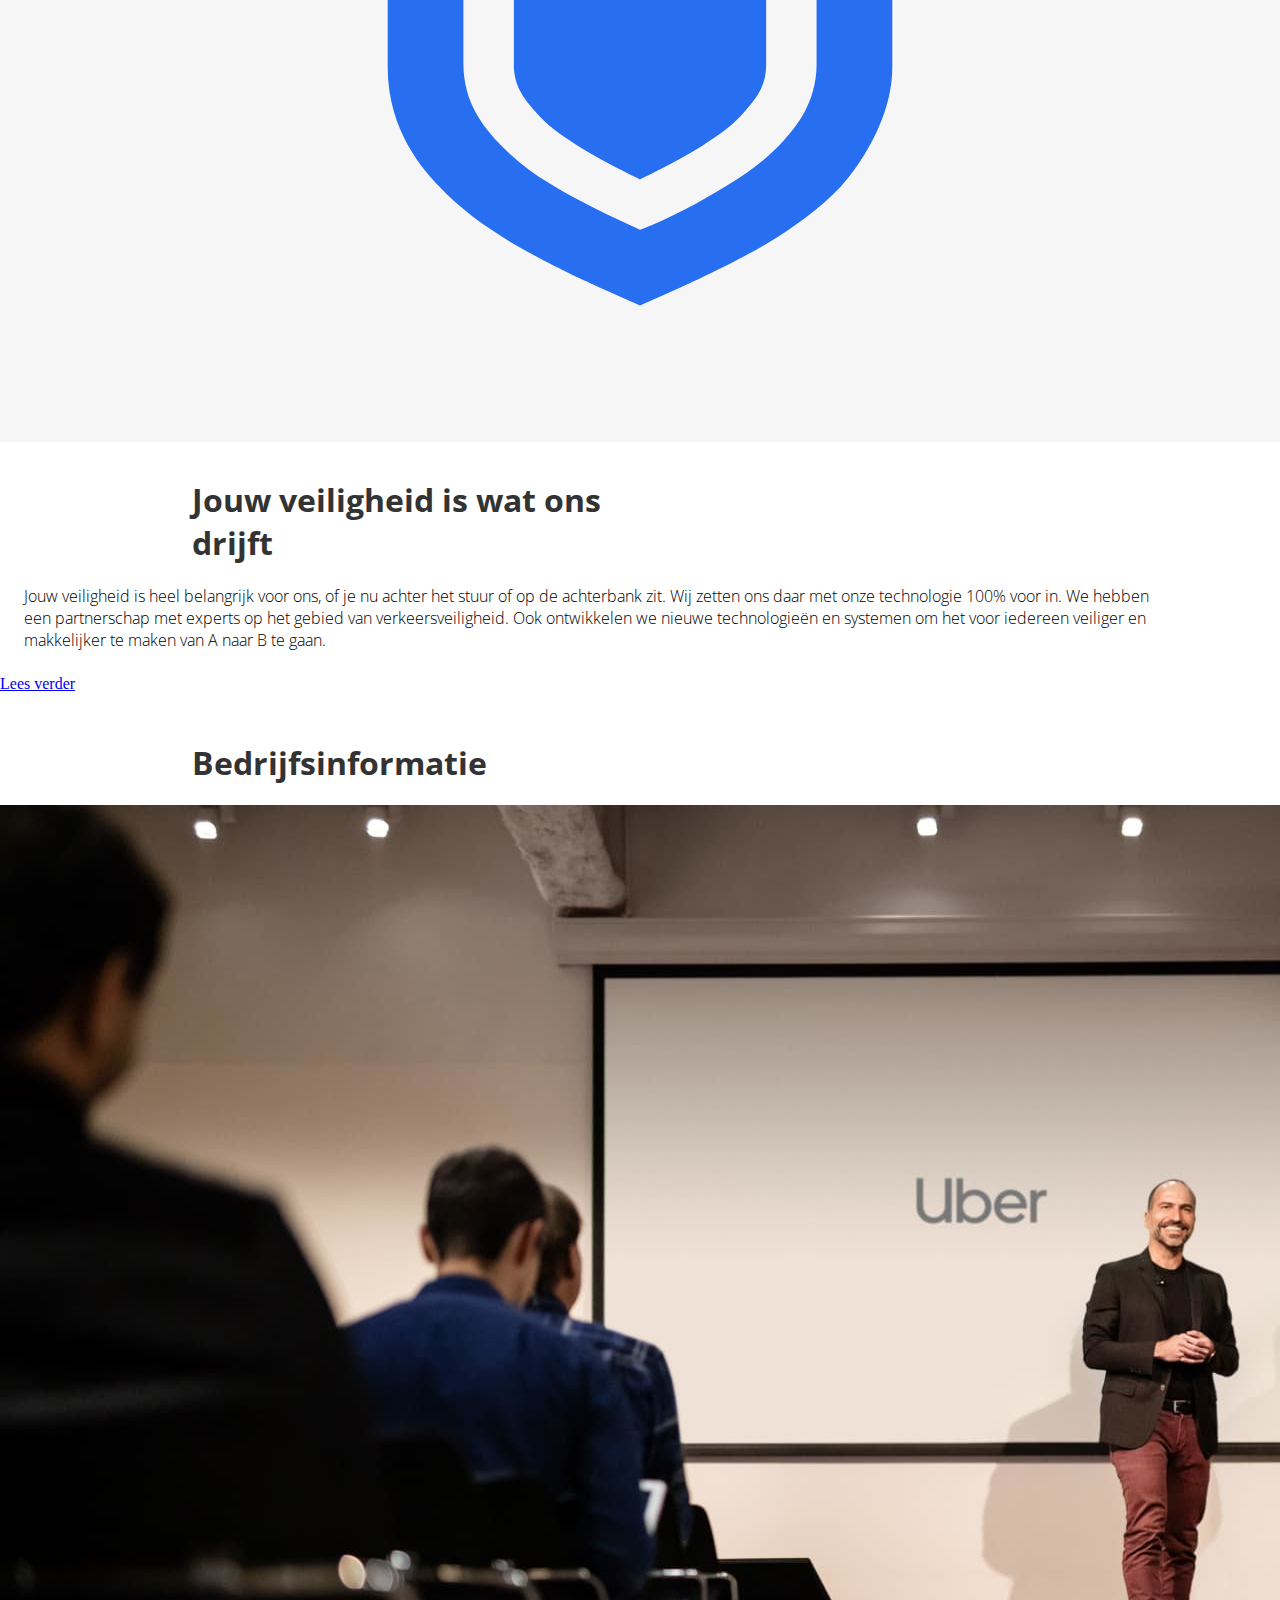
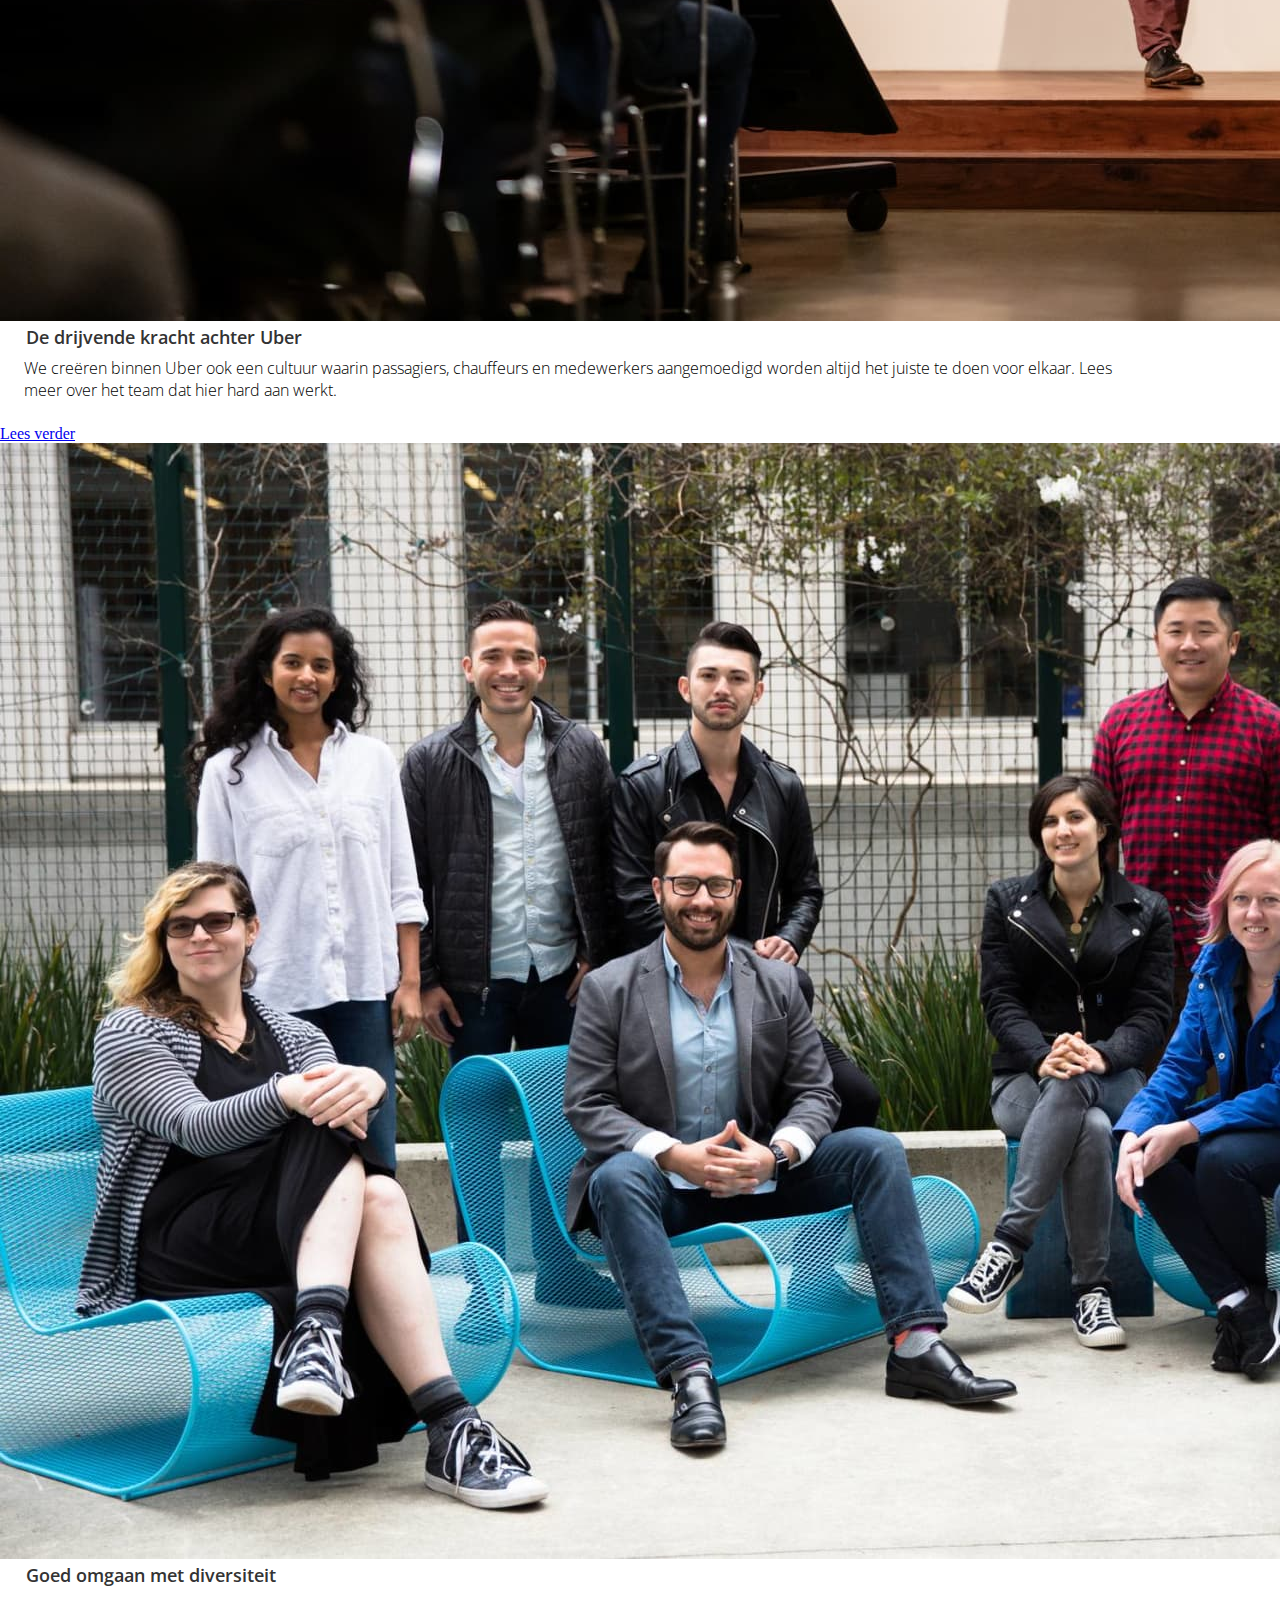
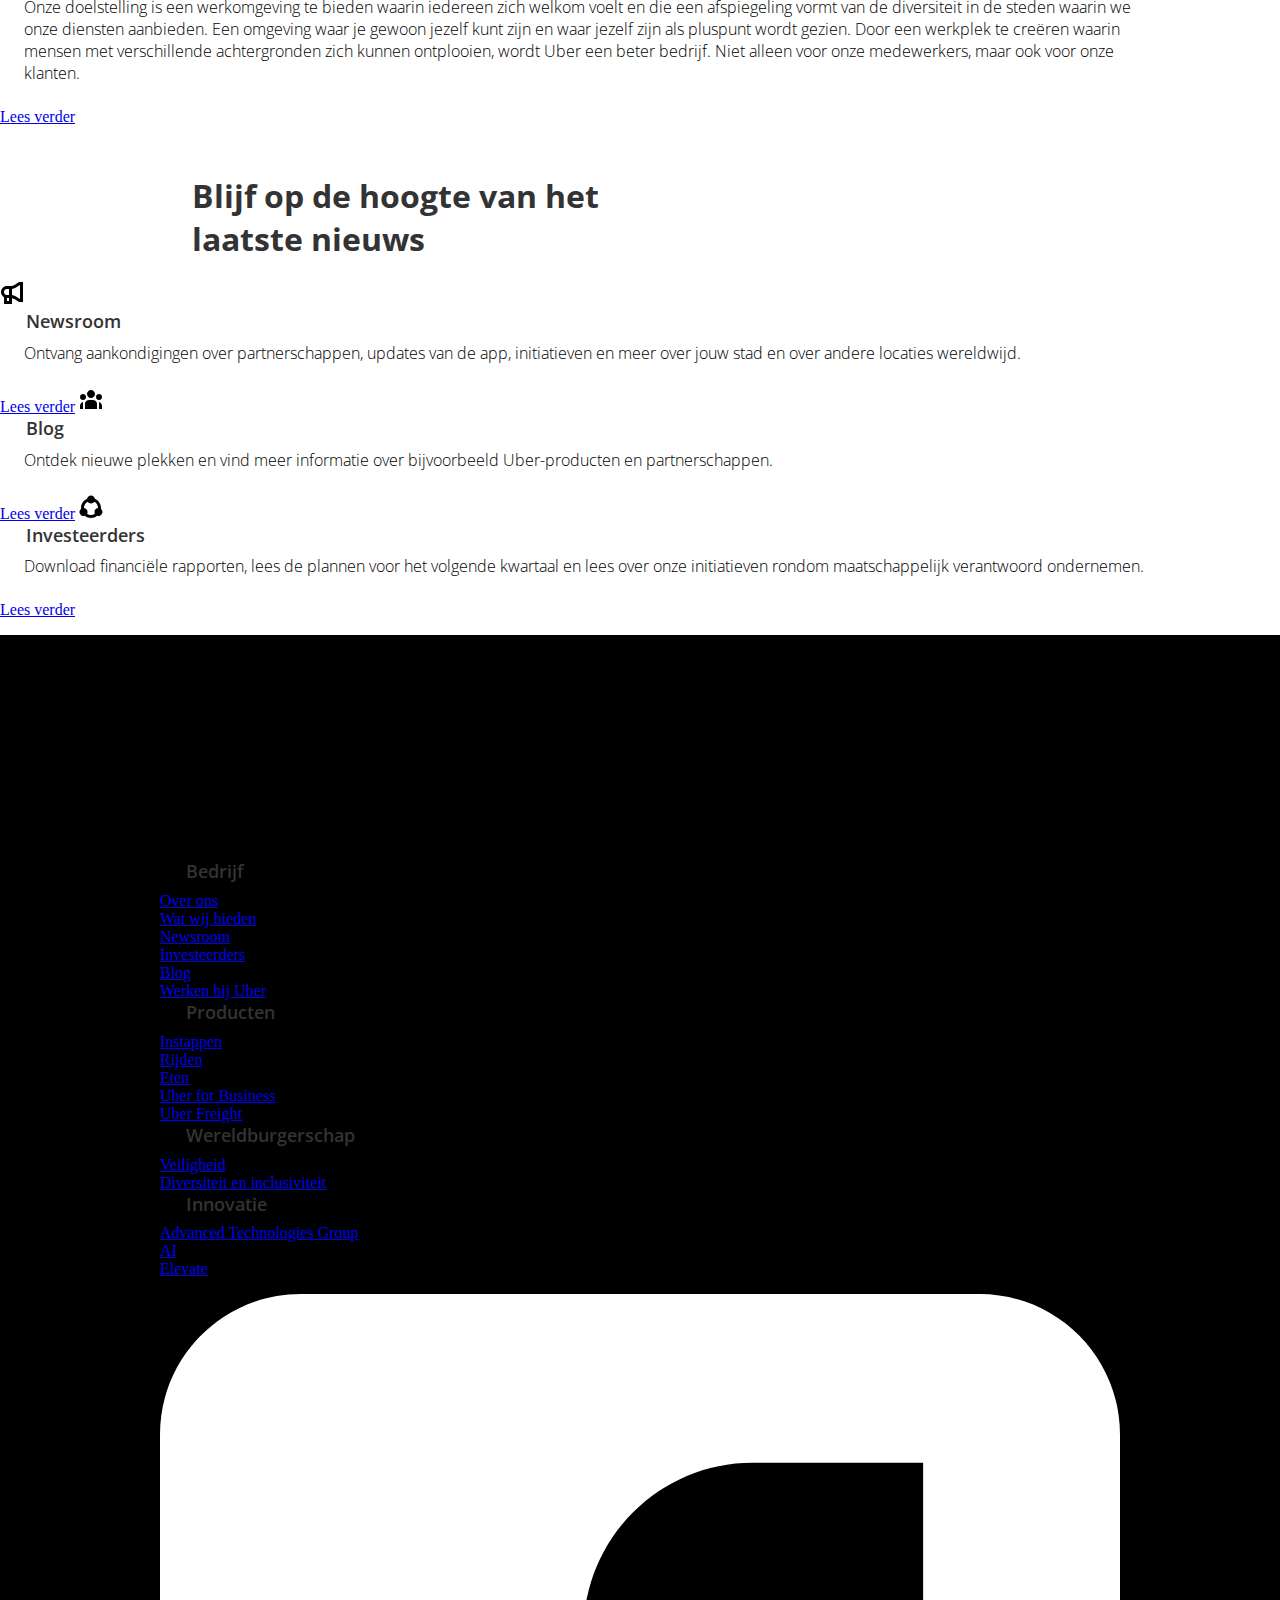
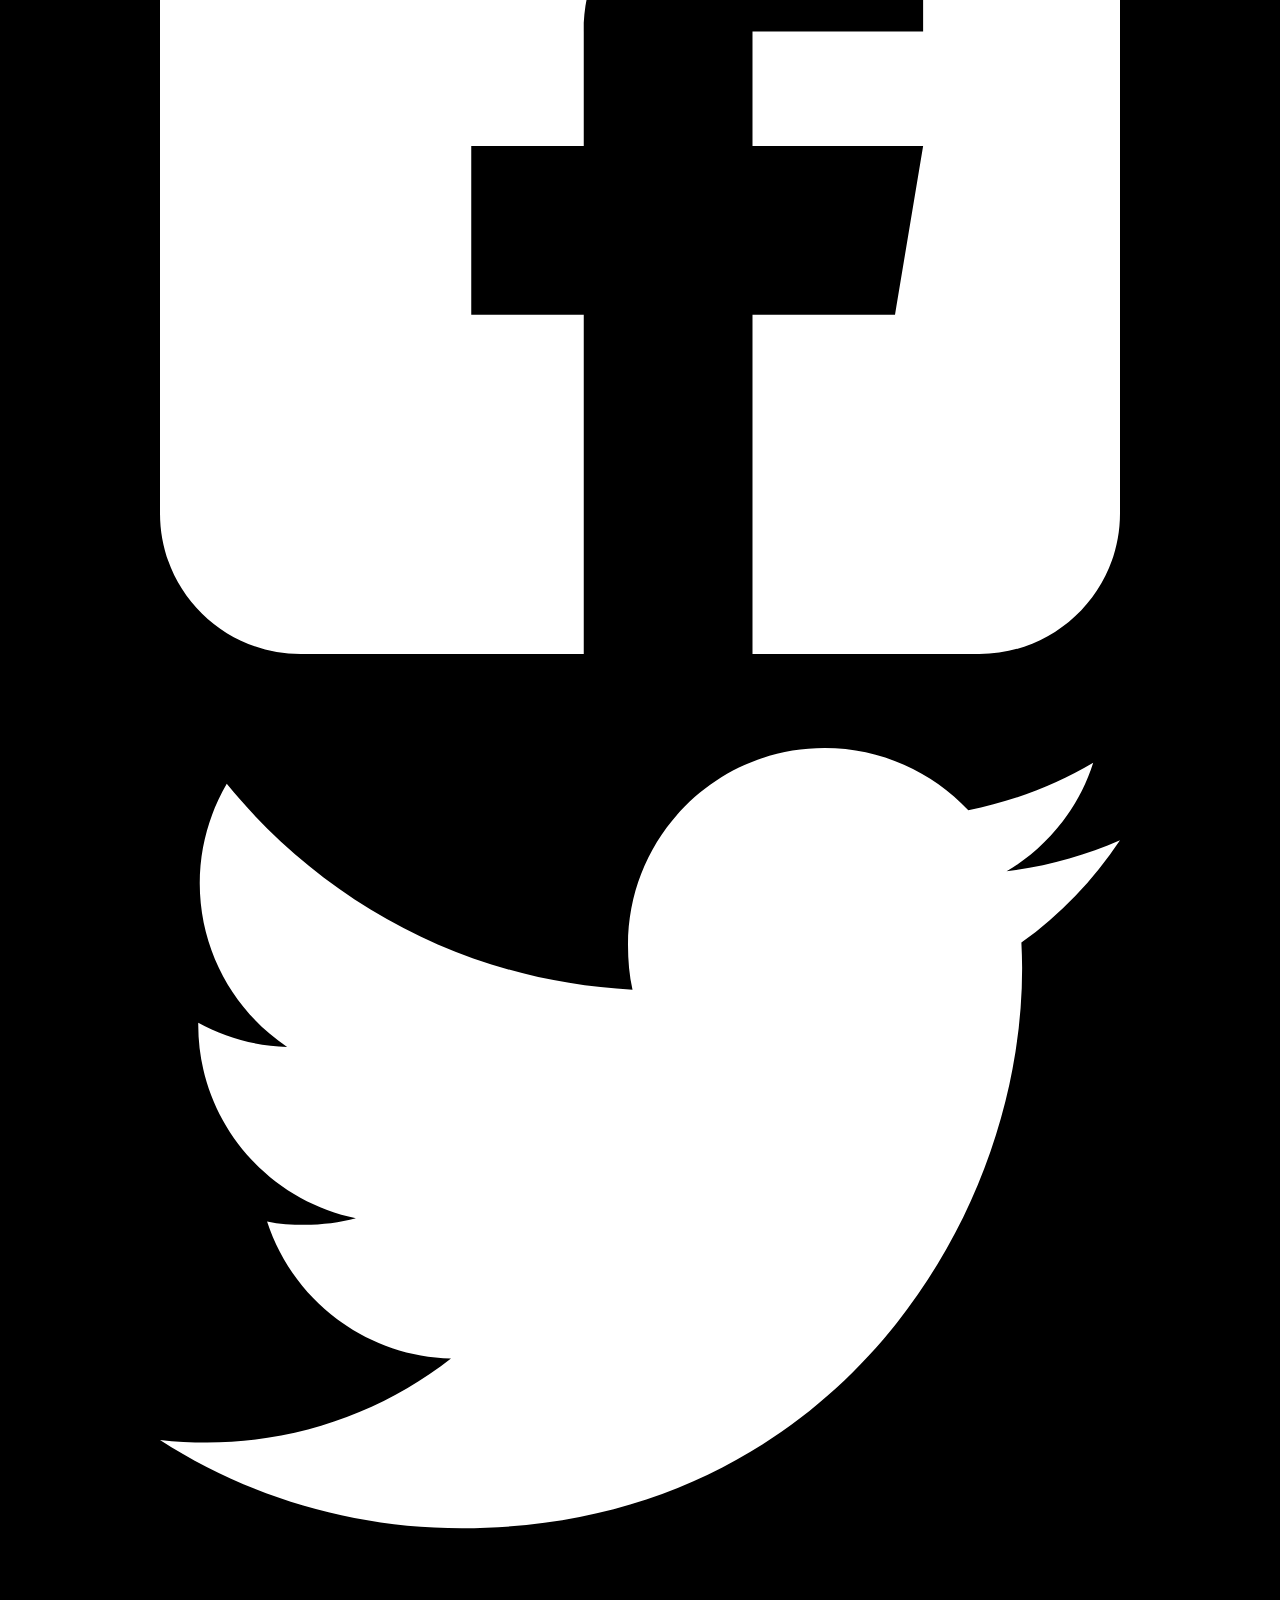
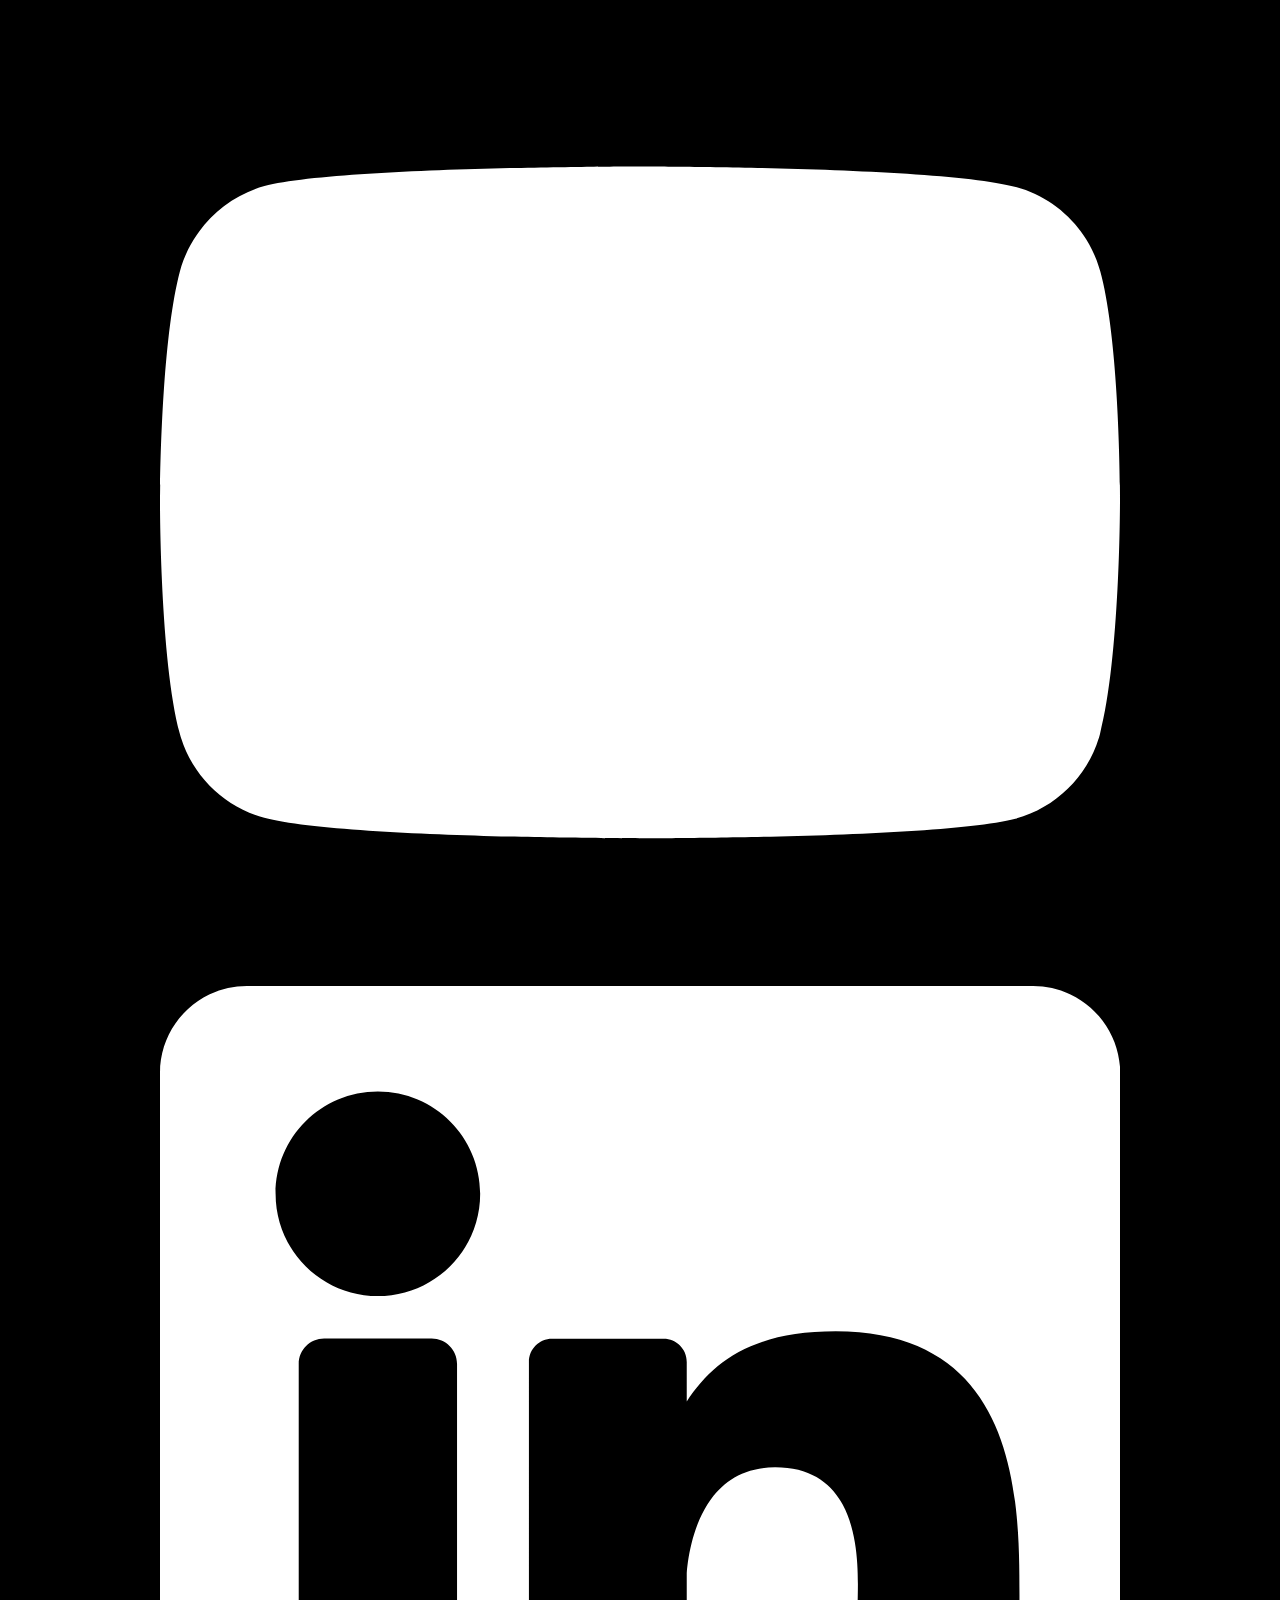
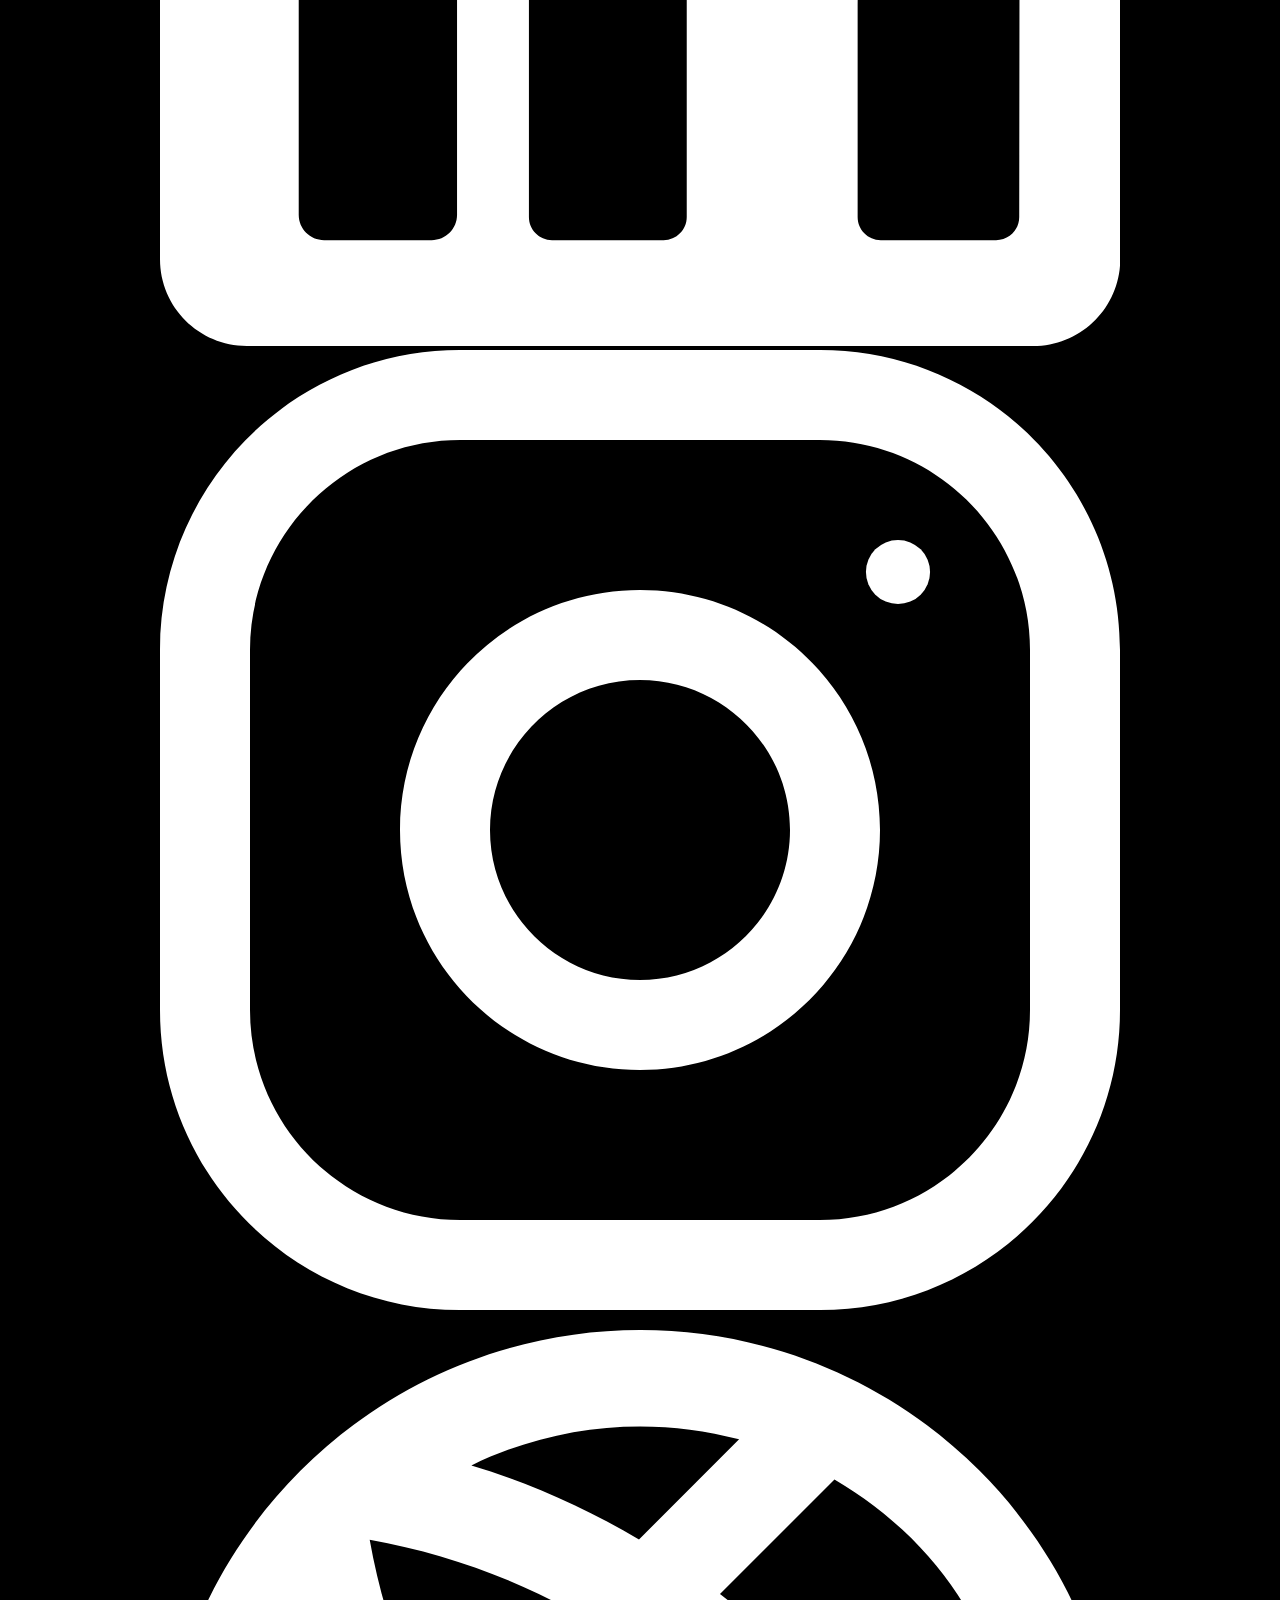
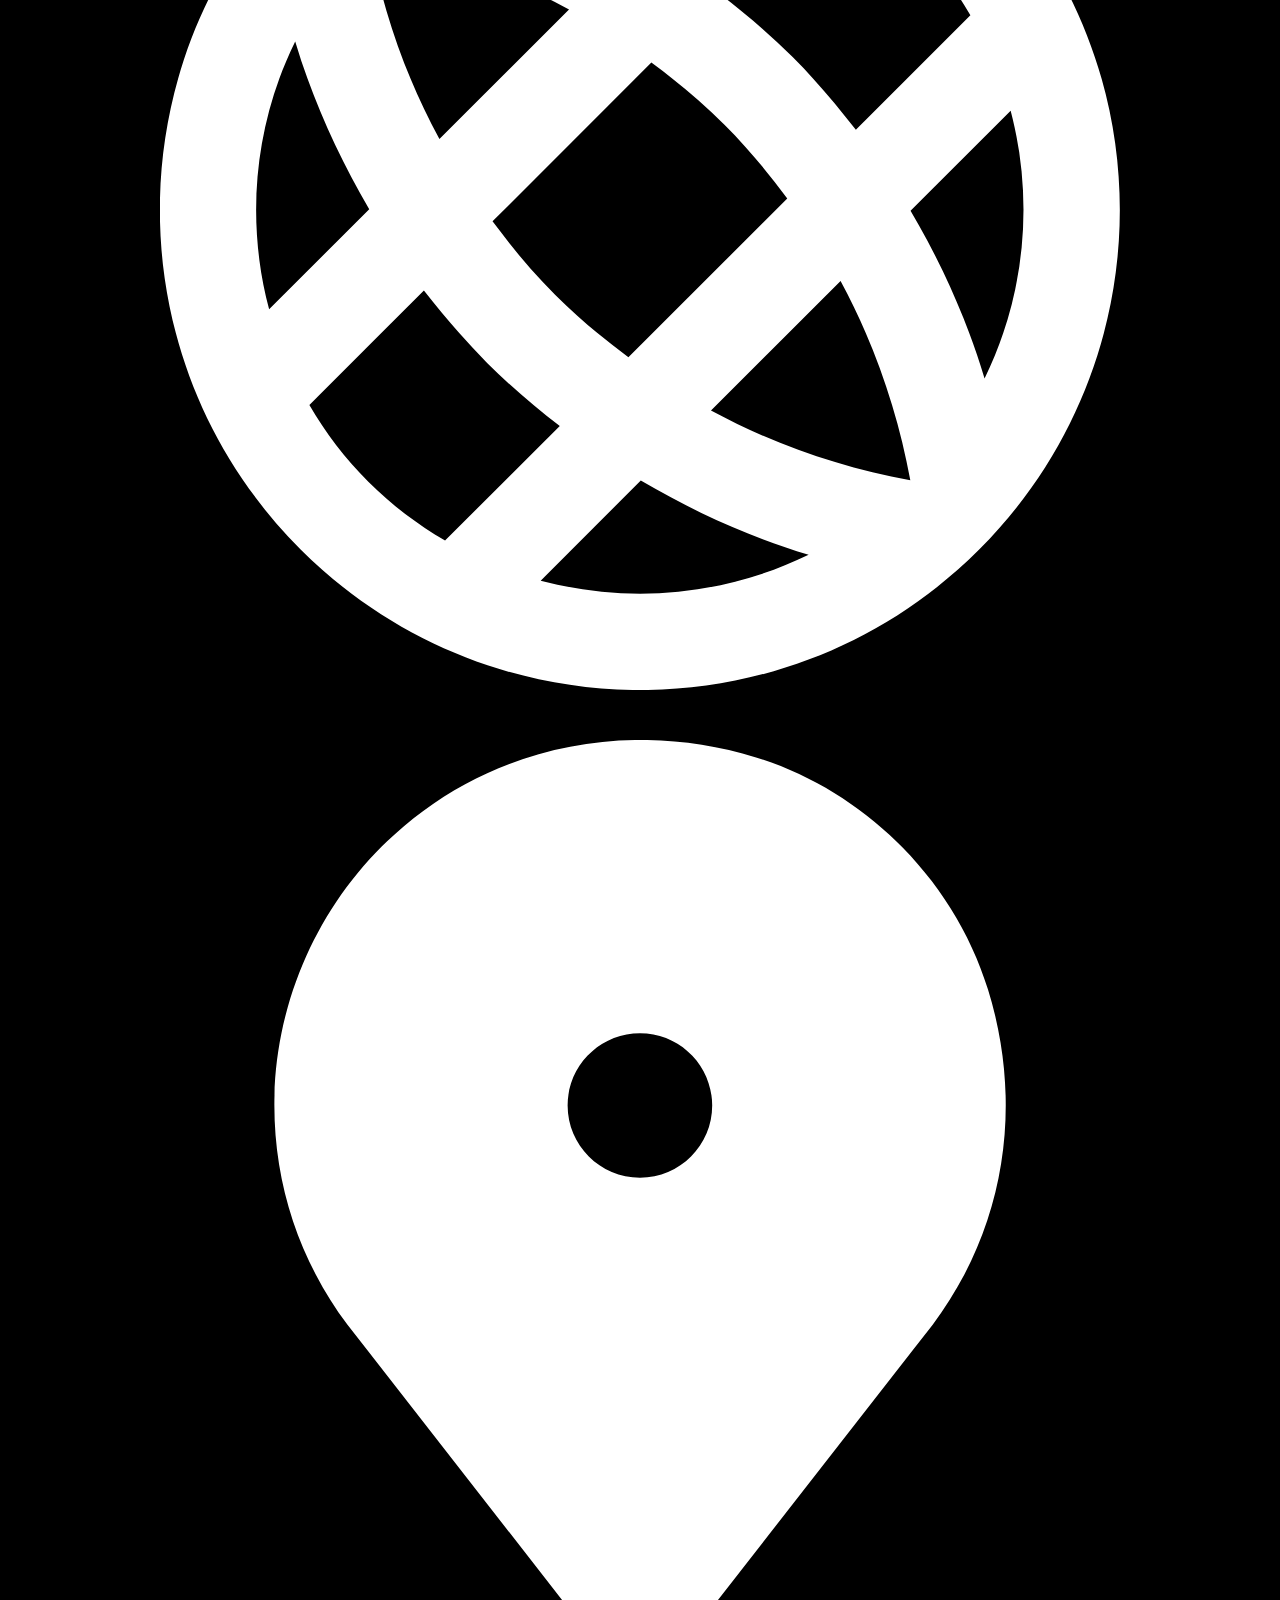
==== commit 7db4f4d0: "Add files via upload" ====
--- a/about.html
+++ b/about.html
@@ -12,7 +12,6 @@
     <script src="script.js" defer></script>
     <link href="https://fonts.googleapis.com/css2?family=Open+Sans&display=swap" rel="stylesheet">
     <link href="https://fonts.googleapis.com/css2?family=Open+Sans:wght@300&display=swap" rel="stylesheet">
-    <link rel="stylesheet" href="fontawesome/css/all.css">
 </head>
 
 <body>
@@ -32,7 +31,7 @@
         </div>
       </nav>
     
-    <section id="linksonder">
+    <section class="linksonder">
     <h1>Over ons</h1>
     <img src="images/about-us-top.jpg" alt="Over ons">
     </section>
@@ -42,7 +41,7 @@
         <p>Er gebeurt iets moois wanneer mensen ongecompliceerd op weg kunnen. Of dat nou in de stad is of in de richting van hun dromen. Kansen doen zich voor en worden werkelijkheid. Het begon allemaal met een knop waarmee je een rit kon aanvragen. Inmiddels heeft onze technologie wereldwijd reizende mensen tijdens miljarden ritten met elkaar verbonden.</p>
     </section>
 
-    <section id="linksmidden">
+    <section class="linksmidden">
         <h1>Een brief van onze CEO</h1>
         <p>Lees hoe ons team hard werkt om iedereen op ons wereldwijde platform de technologie te bieden die ze vooruit helpt.</p>
         <button>Read Dara's letter</button>
@@ -50,55 +49,104 @@
     </section>
 
     <section>
-        <img id="business" src="images/uber-snelweg.jpg" alt="Meer ritten">
+        <img class="business" src="images/uber-snelweg.jpg" alt="Meer ritten">
         <h2>Meer dan ritten alleen</h2>
         <p>We brengen passagiers niet alleen van A naar B. We doen ook ons best de toekomst dichterbij te brengen met zelfrijdende auto's en stadsvervoer door de lucht. We helpen mensen snel en betaalbaar eten bestellen, verlagen de drempel voor toegang tot gezondheidszorg, bedenken nieuwe oplossingen voor het boeken van vrachtvervoer en helpen bedrijven een gebruiksvriendelijk reisprogramma voor medewerkers opzetten.</p>
-        <a id="meerinfo" href="url">De Uber-app gebruiken</a>
-        <a id="meerinfo" href="url">Wat wij bieden</a>
+        <a class="meerinfo" href="url">De Uber-app gebruiken</a>
+        <a class="meerinfo" href="url">Wat wij bieden</a>
     </section>
 
     <section>
-    <img id="business" src="images/uber-safe.svg" alt="Uber Veiligheid">
+    <img class="business" src="images/uber-safe.svg" alt="Uber Veiligheid">
     <h2>Jouw veiligheid is wat ons drijft</h2>
     <p>Jouw veiligheid is heel belangrijk voor ons, of je nu achter het stuur of op de achterbank zit. Wij zetten ons daar met onze technologie 100% voor in. We hebben een partnerschap met experts op het gebied van verkeersveiligheid. Ook ontwikkelen we nieuwe technologieën en systemen om het voor iedereen veiliger en makkelijker te maken van A naar B te gaan.</p>
-    <a id="meerinfo" href="url">Lees verder</a>   
+    <a class="meerinfo" href="url">Lees verder</a>   
     </section>
     
     <section>
     <h2>Bedrijfsinformatie</h2>
-    <img id="business" src="images/uber-kracht.jpg" alt="Drijvende kracht">
+    <img class="business" src="images/uber-kracht.jpg" alt="Drijvende kracht">
     <h3> De drijvende kracht achter Uber</h3>
     <p>We creëren binnen Uber ook een cultuur waarin passagiers, chauffeurs en medewerkers aangemoedigd worden altijd het juiste te doen voor elkaar. Lees meer over het team dat hier hard aan werkt.</p>
-    <a id="meerinfo" href="url">Lees verder</a> 
+    <a class="meerinfo" href="url">Lees verder</a> 
     
-    <img id="business" src="images/uber-divers.jpg" alt="Diversiteit">
+    <img class="business" src="images/uber-divers.jpg" alt="Diversiteit">
     <h3>Goed omgaan met diversiteit</h3>
     <p>Onze doelstelling is een werkomgeving te bieden waarin iedereen zich welkom voelt en die een afspiegeling vormt van de diversiteit in de steden waarin we onze diensten aanbieden. Een omgeving waar je gewoon jezelf kunt zijn en waar jezelf zijn als pluspunt wordt gezien. Door een werkplek te creëren waarin mensen met verschillende achtergronden zich kunnen ontplooien, wordt Uber een beter bedrijf. Niet alleen voor onze medewerkers, maar ook voor onze klanten.</p>
-    <a id="meerinfo" href="url">Lees verder</a> 
+    <a class="meerinfo" href="url">Lees verder</a> 
     </section>
     
-    <section id="prefooter">
+    <section class="prefooter">
     <h2>Blijf op de hoogte van het laatste nieuws</h2>
         
-    <i class="fas fa-bullhorn"></i>    
+    <img src="images/megaphone-outlined.svg" alt="Newsroom">  
     <h3>Newsroom</h3>
     <p>Ontvang aankondigingen over partnerschappen, updates van de app, initiatieven en meer over jouw stad en over andere locaties wereldwijd.</p>
-    <a id="meerinfo" href="url">Lees verder</a> 
+    <a class="meerinfo" href="url">Lees verder</a> 
         
-    <i class="fas fa-users"></i>
+    <img src="images/person_group-filled.svg" alt="Blog">
     <h3>Blog</h3>
     <p>Ontdek nieuwe plekken en vind meer informatie over bijvoorbeeld Uber-producten en partnerschappen.</p>
-    <a id="meerinfo" href="url">Lees verder</a> 
+    <a class="meerinfo" href="url">Lees verder</a> 
 
-    <i class="fas fa-circle-notch"></i>
+    <img src="images/network-filled.svg" alt="Investeerders">
     <h3>Investeerders</h3>
     <p>Download financiële rapporten, lees de plannen voor het volgende kwartaal en lees over onze initiatieven rondom maatschappelijk verantwoord ondernemen.</p> 
-    <a id="meerinfo" href="url">Lees verder</a> 
+    <a class="meerinfo" href="url">Lees verder</a> 
     </section>
     
     <footer>
-        <img class="logo" src="images/uberlogo.svg" alt="Uber logo">
+        <div class="footer-logo">Uber</div>
+        
+        <p>Naar Help Center</p>
+
+        <section class="footer-row">
+            <div class="footer-column">
+                <h3>Bedrijf</h3>
+                <li><a href="url">Over ons</a></li>
+                <li><a href="url">Wat wij bieden</a></li>
+                <li><a href="url">Newsroom</a></li>
+                <li><a href="url">Investeerders</a></li>
+                <li><a href="url">Blog</a></li>
+                <li><a href="url">Werken bij Uber</a></li>
+            </div>
+            <div class="footer-column">
+                <h3>Producten</h3>
+                <li><a href="url">Instappen</a></li>
+                <li><a href="url">Rijden</a></li>
+                <li><a href="url">Eten</a></li>
+                <li><a href="url">Uber for Business</a></li>
+                <li><a href="url">Uber Freight</a></li>
+            </div>
+            <div class="footer-column">
+                <h3>Wereldburgerschap</h3>
+                <li><a href="url">Veiligheid</a></li>
+                <li><a href="url">Diversiteit en inclusiviteit</a></li>
+            </div>
+            <div class="footer-column">
+                <h3>Innovatie</h3>
+                <li><a href="url">Advanced Technologies Group</a></li>
+                <li><a href="url">AI</a></li>
+                <li><a href="url">Elevate</a></li>
+            </div>
+        </section>
+        
+        <section>
+        <img src="images/uber-facebook.svg" alt="Facebook">
+        <img src="images/uber-twitter.svg" alt="Twitter">
+        <img src="images/uber-youtube.svg" alt="Youtube">
+        <img src="images/uber-linkedin.svg" alt="LinkedIn">
+        <img src="images/uber-instagram.svg" alt="Instagram">
+        </section>
+        
+        <section>
+        <img src="images/uber-globe.svg" alt="Facebook"><p>Nederlands</p>
+        <img src="images/uber-location.svg" alt="Twitter"><p>Amsterdam</p>
+        </section>
+        
     </footer>
+
+
 
 
 
--- a/styles/style.css
+++ b/styles/style.css
@@ -14,80 +14,171 @@
     overflow-x: hidden;
 }
 
-header {
-    width: 100%;
-    height: 4em;
-    top: 0;
-    left: 0;
-    display: flex;
-    margin: 0;
-    padding: 0.65em 2em;
-    background-color: black;
-
-}
-
-a {
-    margin: 0em;
-    padding: 1em 0em 5em 1.5em;
-    font-family: 'Open Sans', sans-serif;
-    text-decoration: none;
-    font-size: 1em;
-    font-weight: 300;
-    color: black;
-    text-decoration: none;
-}
-
-.logo {
-    width: 2.6em;
-    float: left;
-}
-
-.aanmelden {
-    margin: 0;
-    padding: 0.3em;
-    float: right;
-}
-
-header img {
-    width: 1.2em;
+
+.navbar {
+    padding-left: 6em;
+    display: flex;
+    position: relative;
+    align-items: center;
+    background-color: #000000;
     color: white;
+}
+
+.brand-title {
+    font-size: 1.3em;
+    margin: .8em .8em .8em 1.2em;
+    font-family: 'Open Sans', sans-serif;
+    letter-spacing: -1px;
+
+}
+
+.navbar-links {
+    height: 100%;
+}
+
+.navbar-links ul {
+    display: flex;
     margin: 0;
     padding: 0;
-    float: right;
-}
-
-.slider {
-    width: 100%;
-    height: 8em;
-    display: flex;
-    overflow: auto;
-}
-
-.slide {
-    width: 6.5em;
+}
+
+.navbar-links li {
+    list-style: none;
+}
+
+.navbar-links li a {
+    display: block;
+    text-decoration: none;
+    color: white;
+    padding: 1em;
+    font-family: 'Open Sans', sans-serif;
+    font-size: 0.9em;
+    font-weight: 600;
+}
+
+.navbar-links li:hover {
+    background-color: #333;
+    border-radius: 30px;
+}
+
+.toggle-button {
+    position: absolute;
+    top: 1.6em;
+    right: 1.2em;
+    display: none;
+    flex-direction: column;
+    justify-content: space-between;
+    width: 13px;
+    height: 8px;
+}
+
+.toggle-button .bar {
+    height: 2px;
+    width: 100%;
     background-color: white;
-
-}
-
-
-.slide a {
-    margin: 0;
-    padding: 2em;
-    color: black;
-    display: flex;
+}
+
+@media (max-width: 800px) {
+    .navbar {
+        flex-direction: column;
+        align-items: flex-start;
+        padding-left: 0;
+    }
+
+    .toggle-button {
+        display: flex;
+    }
+
+    .navbar-links {
+        display: none;
+        width: 100%;
+    }
+
+    .navbar-links ul {
+        width: 100%;
+        height: 100vh;
+        flex-direction: column;
+        background-color: white;
+
+    }
+    
+    
+ .navbar-links ul li a {
+        margin: 0;
+        padding: 0.5em 0.75em;
+        font-family: 'Open Sans', sans-serif;
+        text-decoration: none;
+        font-size: 1.8em;
+        font-weight: 600;
+        color: black;
+        max-width: 90%;
+    }
+
+    .navbar-links.active {
+        display: flex;
+    }
+
+    #aanmelden {
+        float: left;
+        margin: 0;
+        padding: 0.3em;
+        float: right;
+    }
+
+    #profiel {
+        float: left;
+        width: 16px;
+        height: 16px;
+    }
+
+}
+
+
+
+
+#slider {
+    width: 100%;
+    height: 6.5em;
+    display: flex;
+    overflow-y: hidden;
+}
+
+#slider div {
+    background-color: white;
+    min-width: 6.5em;
     justify-content: center;
     align-items: center;
     text-align: center;
-    font-family: 'Open Sans', sans-serif;
-    text-decoration: none;
-    font-size: 1em;
+    display: flex;
+    flex-direction: column;
+}
+
+
+
+#slider div button {
+    margin: 0;
+    color: black;
+    font-family: 'Open Sans', sans-serif;
+    text-decoration: none;
+    font-size: 0.9em;
     font-weight: 600;
-
-}
-
-.slider {
-    -webkit-overflow-scrolling: touch;
-}
+    border: none;
+    background: none;
+    text-align: center;
+
+}
+
+#slider div button:focus {
+    border-bottom: 2px solid;
+    color: black;
+    line-height: 2em;
+}
+
+#slider div i {
+    padding: 1.5em 0 1em 0;
+}
+
+
 
 a button {
     padding: 0.7em 1em;
@@ -106,7 +197,7 @@
 
 section {
     margin: 0;
-    padding: 1em 0em 1em 0em;
+    padding: 1em 0 1em 0;
 }
 
 section p {
@@ -136,9 +227,11 @@
     font-weight: bold;
 }
 
+
+
 h3 {
     margin: 0;
-    padding: 0em 0em 0.5em 1.5em;
+    padding: 0 0 0.5em 1.5em;
     color: #333333;
     font-family: 'Open Sans', sans-serif;
     text-decoration: none;
@@ -147,29 +240,42 @@
     max-width: 90%;
 }
 
-.meerinfo {
-    margin: 0em;
-    padding-top: 0.75em;
-    padding-bottom: 0.75em;
+
+#meerinfo {
+    margin: 1em;
+    padding-left: .5em;
+    padding-bottom: 1.5em;
     font-family: 'Open Sans', sans-serif;
     text-decoration: none;
     font-size: 1em;
     font-weight: 300;
     max-width: 90%;
-}
-
-.meerinfo a {
-    color: black;
-    text-decoration: none;
-}
-
-.partner {
+    color: black;
+}
+
+#meerinfo a {
+    text-decoration: none;
+}
+
+#meerinfo1 {
+    margin: 0;
+    padding-left: 1.5em;
+    font-family: 'Open Sans', sans-serif;
+    text-decoration: none;
+    font-size: 1em;
+    font-weight: 300;
+    max-width: 90%;
+    color: black;
+}
+
+
+
+#partner {
     color: white;
     padding: 0.9em 1.8em;
-    margin: 0em 3.5em 1.5em 1.5em;
+    margin: 0 3.5em 1.5em 1.5em;
     background-color: black;
     border: none;
-    border-radius: 0px;
     cursor: pointer;
     transition: all 0.5s ease 0s;
     font-family: 'Open Sans', sans-serif;
@@ -179,8 +285,8 @@
 }
 
 
-.partner:hover {
-    background-color: darkgrey;
+#partner:hover {
+    background-color: #333333;
 }
 
 
@@ -190,21 +296,121 @@
     object-fit: cover;
 }
 
-.business {
+@media (min-width: 1000px) {
+    #heroimage img {
+    width: 100%;
+    height: 115vh;
+    object-fit: cover;
+    }
+    
+    #slider {
+        padding-left: 1em;
+        height: 8.5em;
+        position: absolute;
+        width: 156vh;
+        left: 25vh;
+        top: 17vh;
+        background-color: white;
+    }
+
+    #slider div {
+        min-width: 9em;
+    }
+    
+    #slider button {
+        width: 5em;
+    }
+    
+    #slider i {
+        font-size: 1.3em;
+    }
+    
+     #eersteblok {
+    position: absolute;
+    padding-left: 2em;
+    height: 62vh;
+    max-width: 72vh;
+    left: 25vh;
+    top: 35vh;
+    background-color: white;
+    }
+    
+    #eersteblok h1 {
+    color: black;
+    margin: 0;
+    padding: 0.75em 1em 0.5em 0.5em;
+    font-family: 'Open Sans', sans-serif;
+    text-decoration: none;
+    font-size: 3em;
+    font-weight: 600;
+        
+    }
+    
+    #eersteblok p {
+        padding-right: 2em;
+    }
+    
+    #eersteblok button {
+        margin-right: 10em;
+    }
+    
+    section {
+        padding: 0 0 1em 0;
+    }
+}
+
+#stadimage img {
+    width: 100%;
+    height: 30vh;
+    object-fit: cover;
+}
+
+@media (min-width: 1000px) {
+    #stadimage img {
+    width: 100%;
+    height: 70vh;
+    object-fit: cover;
+}
+    
+    #stadimage a {
+    position: absolute;
+    padding: 0 2em 2em 11em;
+}
+    
+    h2 {
+        width: 20em;
+        font-size: 2em;
+        padding-top: 1em;
+        padding-left: 6em;
+    }
+    
+    #columbus {
+    display: flex;
+    justify-content: space-between;
+    padding: 1em 10em 1em 10em;
+    flex-grow: 1;
+}   
+    
+    #columbus p {
+        padding-left: 1.5em;
+    }
+}
+
+#business {
     margin: 0;
     padding: 1.5em;
     width: 100%;
     display: flex;
     align-items: center;
     text-align: center;
-    
+
 }
 
 
 
 
 p {
-    margin: 0em;
+    margin: 0;
     padding-left: 1.5em;
     padding-bottom: 1.5em;
     font-family: 'Open Sans', sans-serif;
@@ -215,15 +421,7 @@
     text-decoration: none;
 }
 
-.leesverder {
-    margin: 0em;
-    padding: 1em 0em 1em 1.5em;
-    font-family: 'Open Sans', sans-serif;
-    text-decoration: none;
-    font-size: 1em;
-    font-weight: 300;
-    max-width: 90%;  
-}
+
 
 
 #linksonder {
@@ -286,7 +484,7 @@
     left: 0;
     top: 20em;
     padding: 0.9em 1.8em;
-    margin: 0em 0em 1.5em 1.5em;
+    margin: 0 0 1.5em 1.5em;
     background-color: white;
     border: none;
     border-radius: 0px;
@@ -297,8 +495,24 @@
     font-size: 1em;
 }
 
+#prefooter {
+    display: flex;
+    flex-direction: column;
+}
+
+#prefooter i {
+    padding-left: 1.5em;
+    padding-bottom: .75em;
+    font-size: 1.4em;
+    color: black;
+}
+
+#prefooter h2 {
+    padding-bottom: 2em;
+}
+
+
 footer {
     padding: 10em;
     background-color: black;
-}
-
+}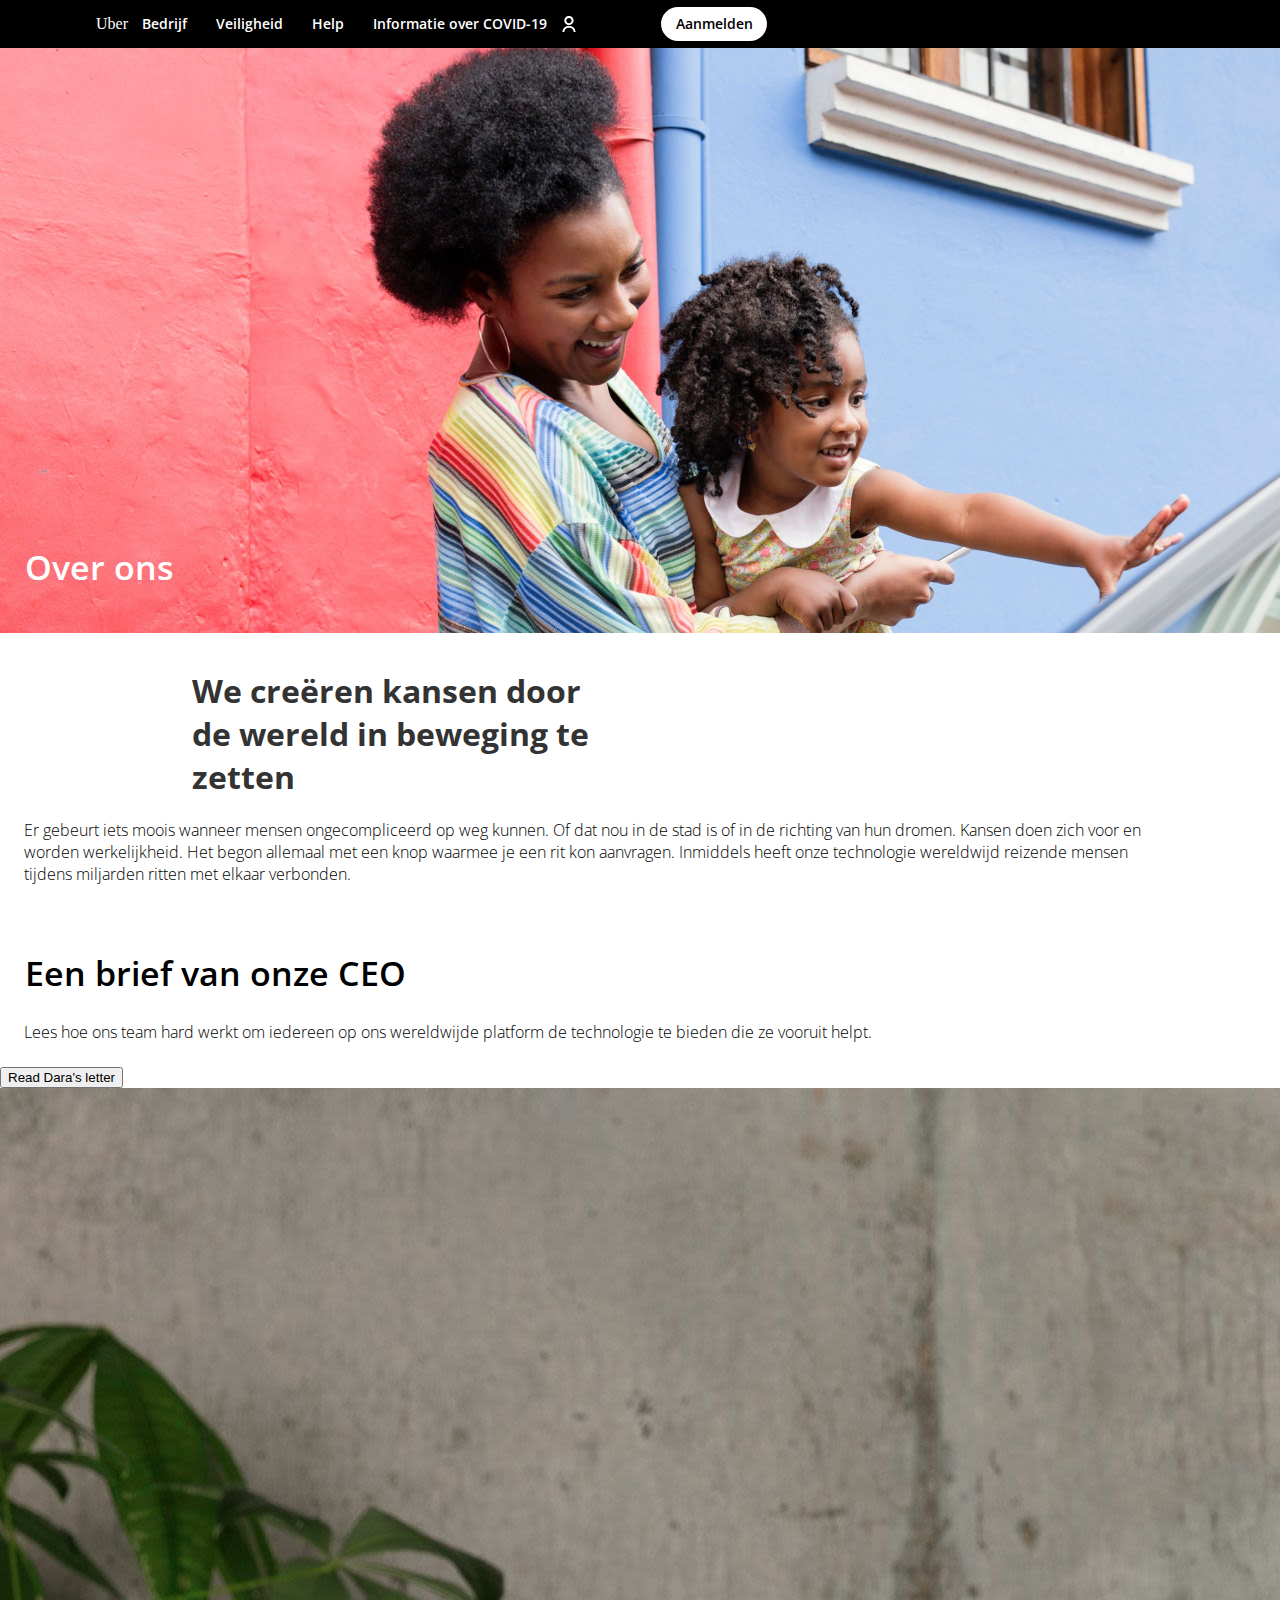
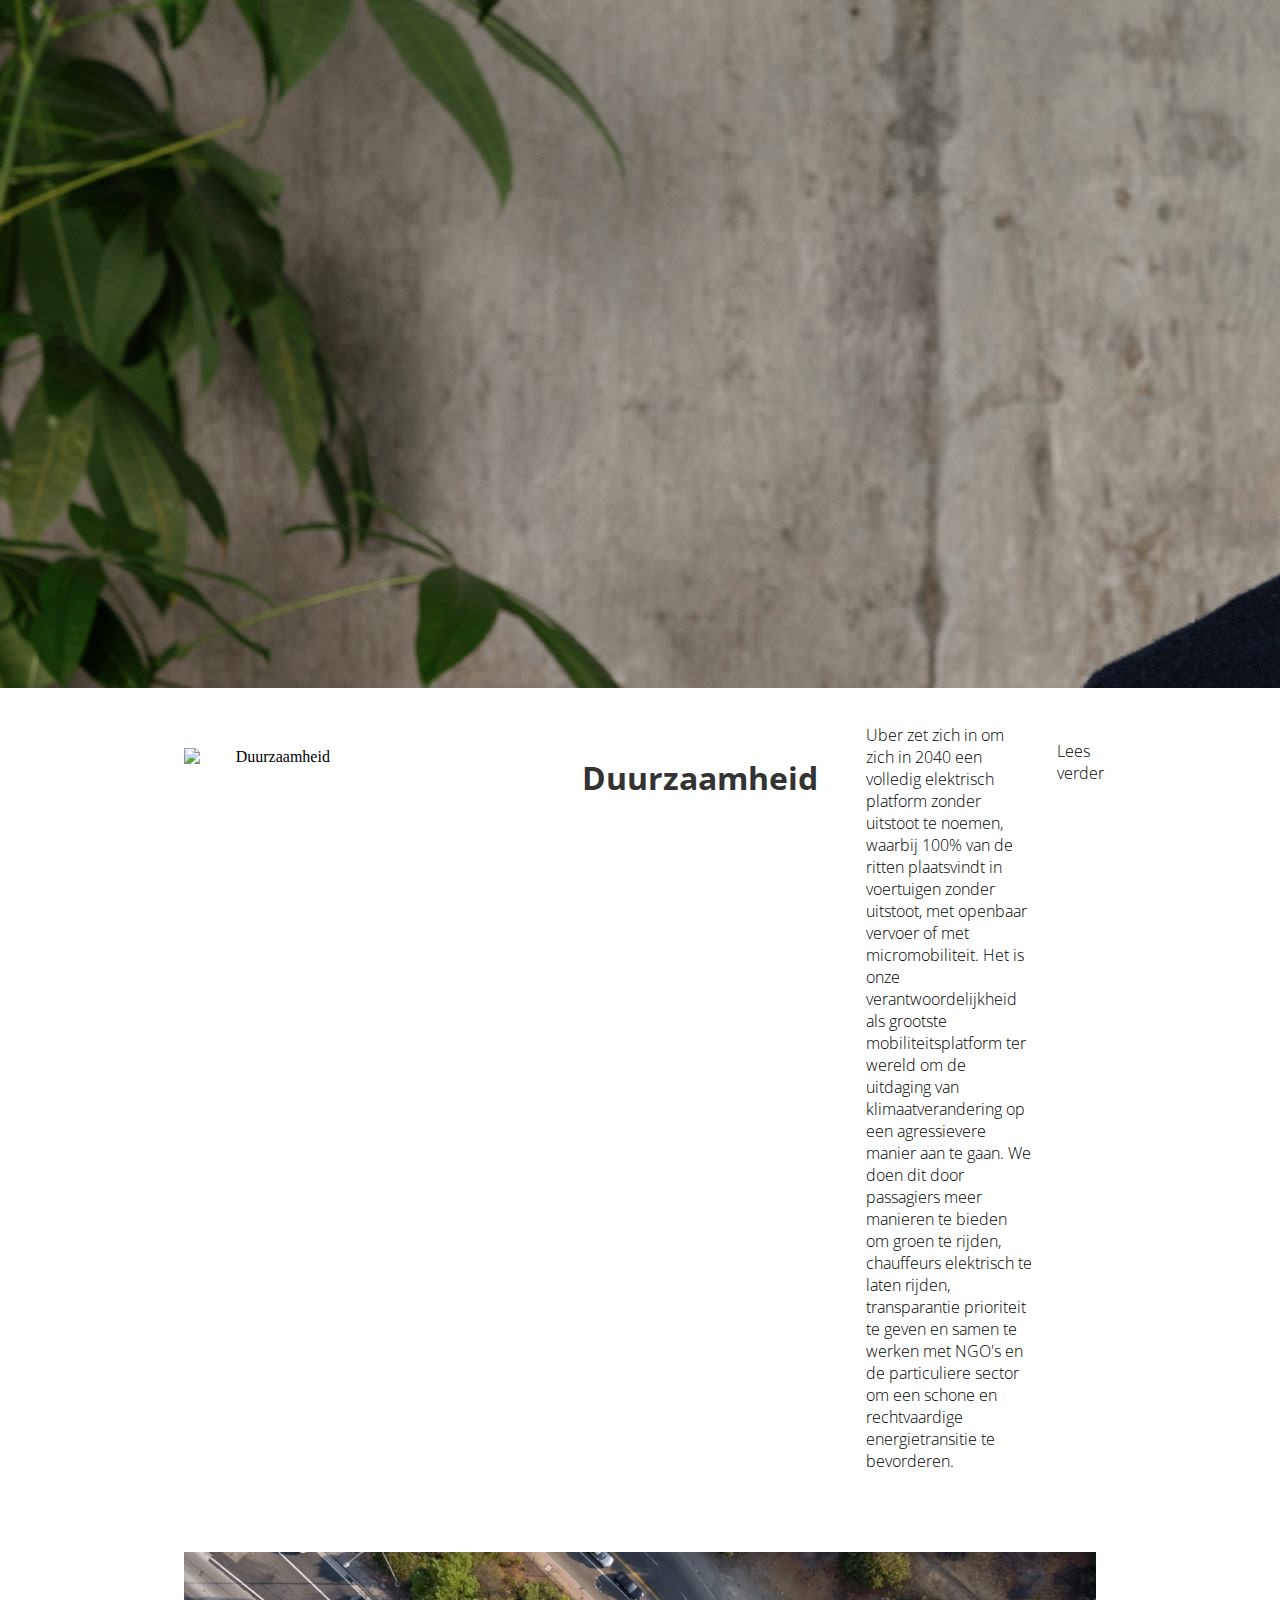
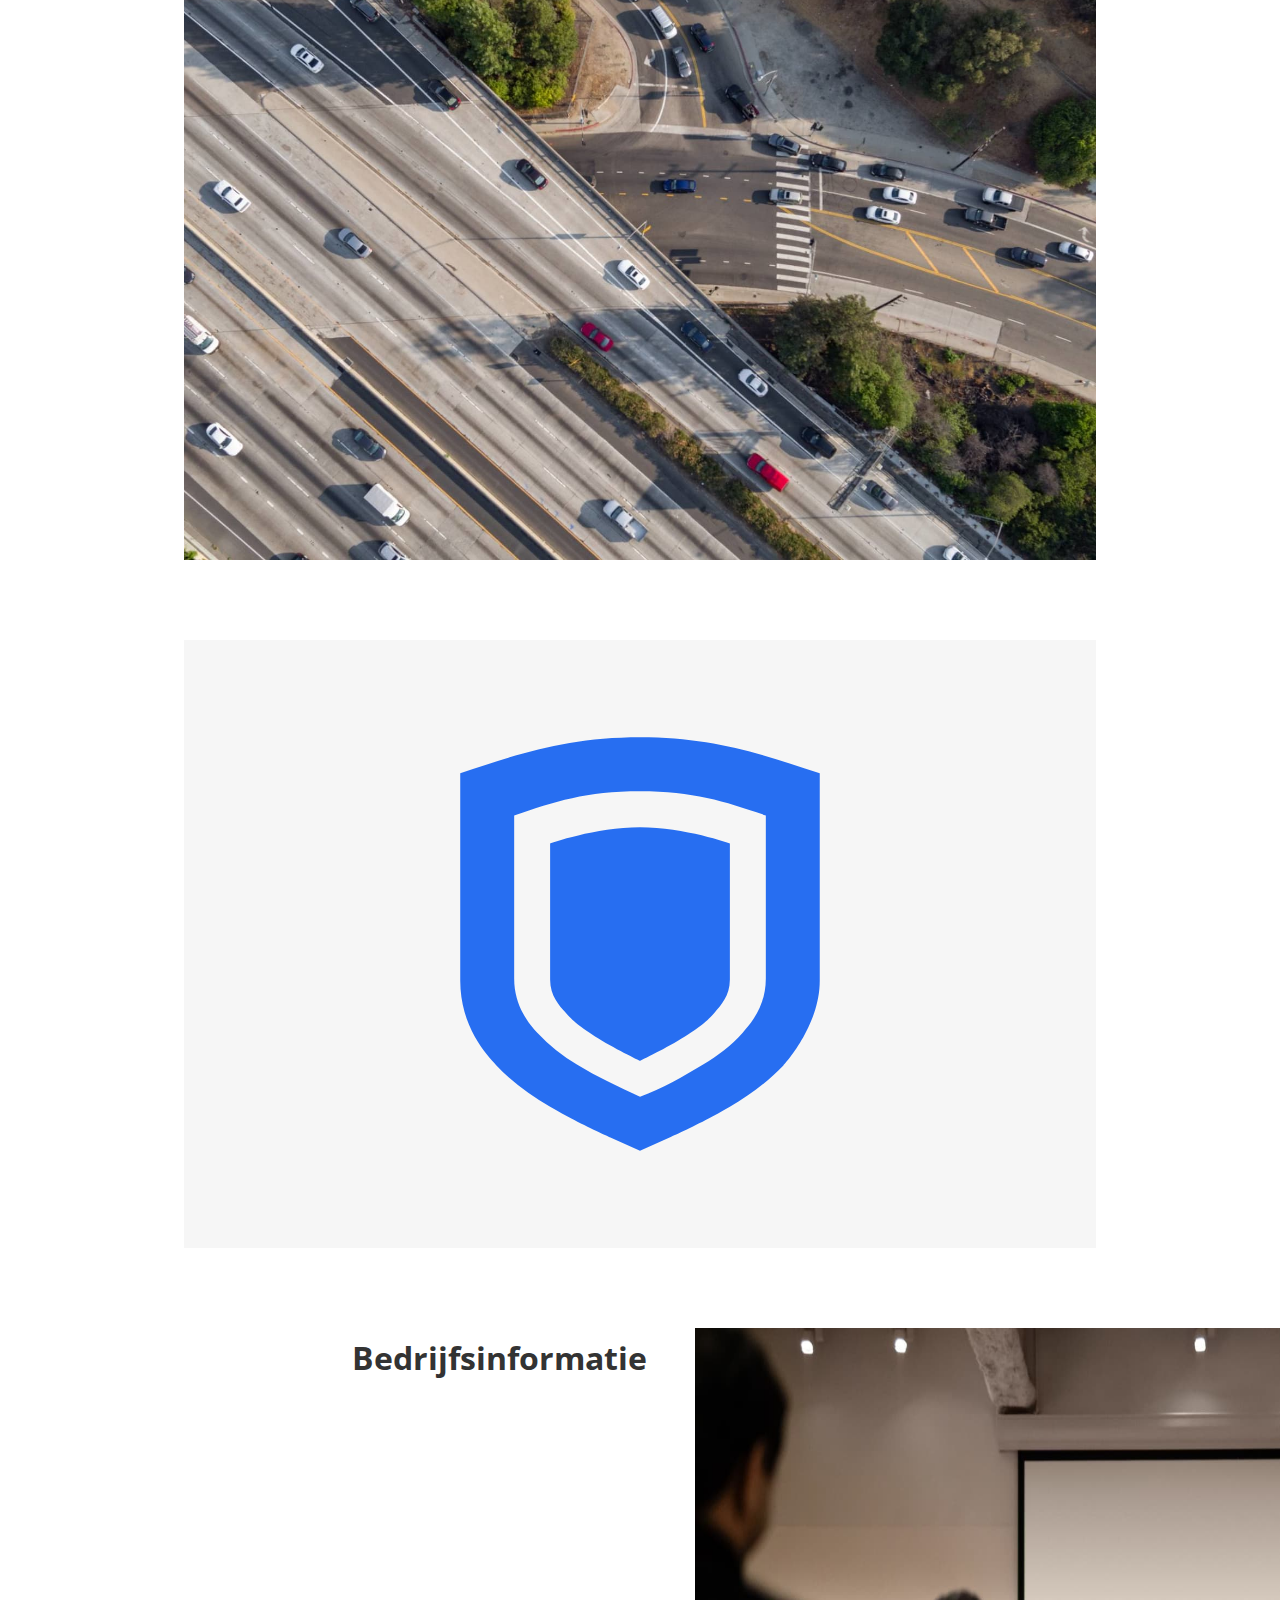
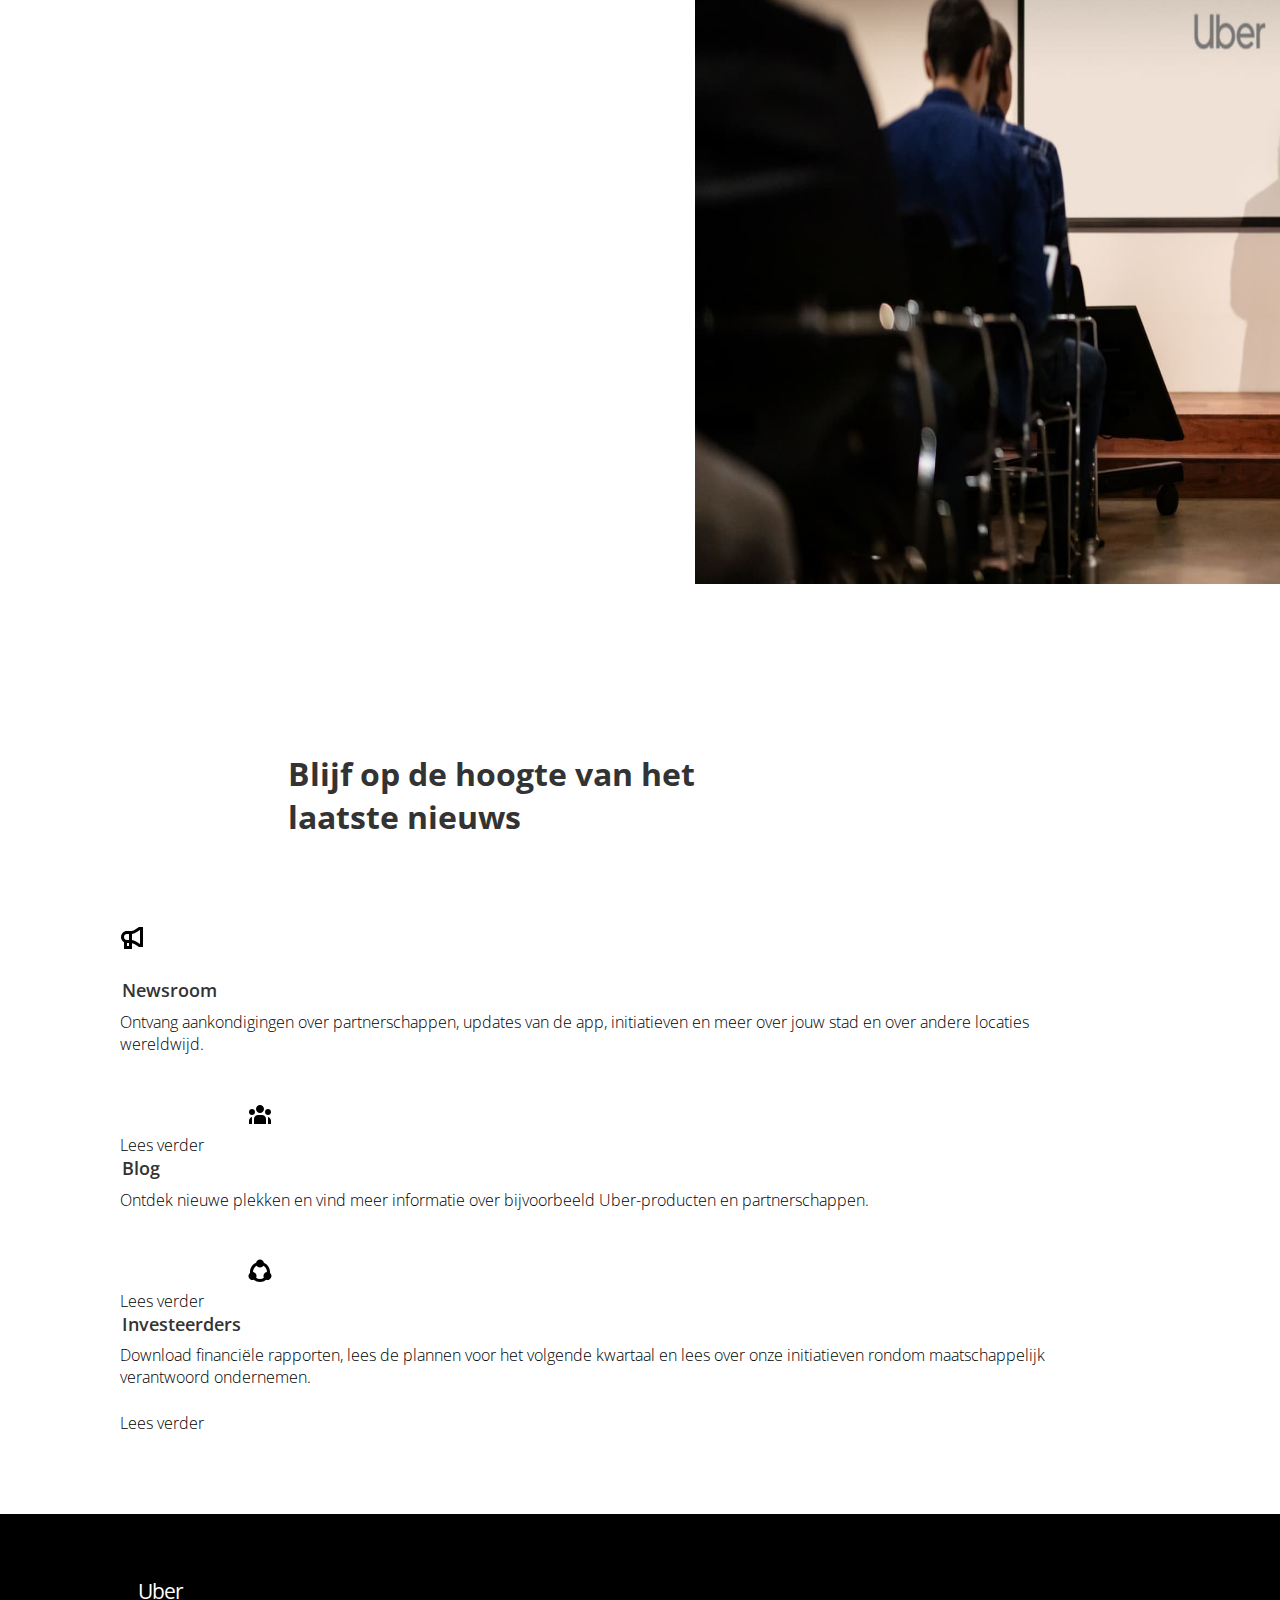
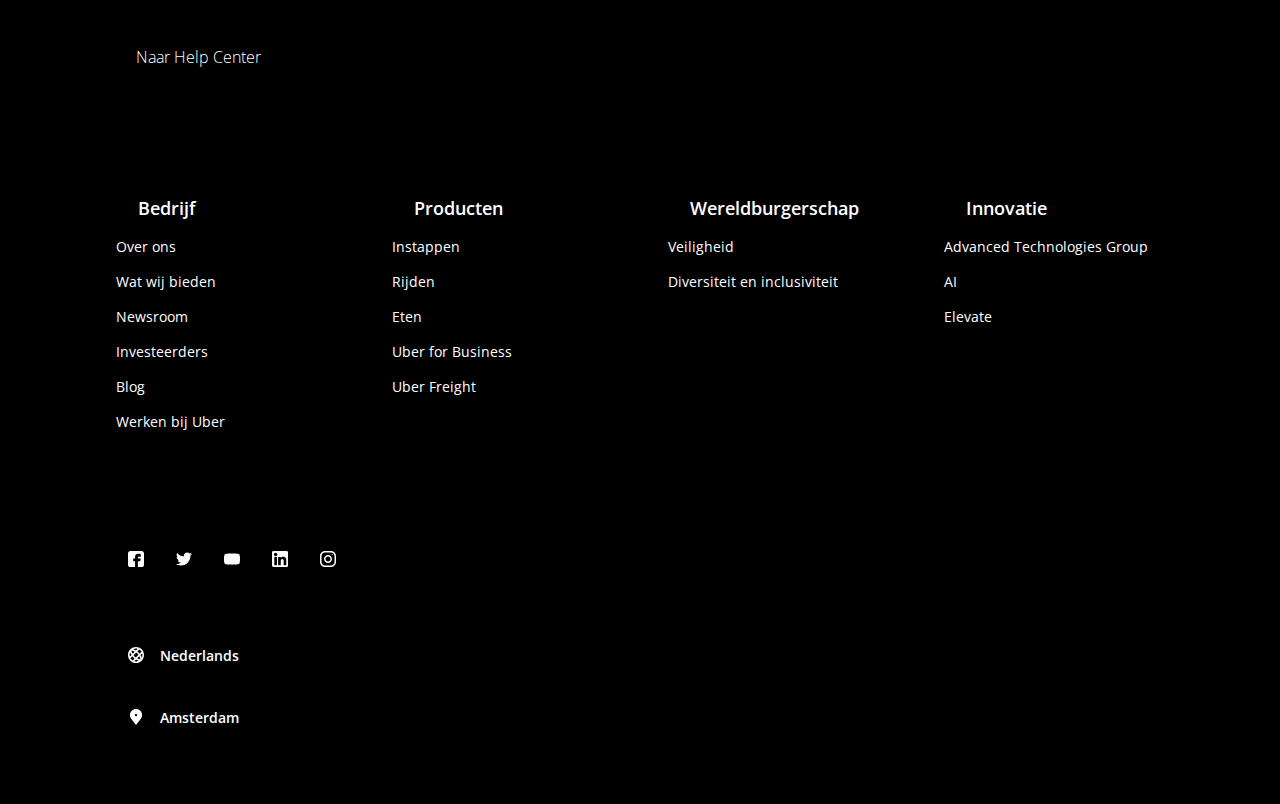
==== commit a503f2a7: "Add files via upload" ====
--- a/about.html
+++ b/about.html
@@ -16,20 +16,23 @@
 
 <body>
        <nav class="navbar">
-        <div class="brand-title">Uber</div>
-        <a href="#" class="toggle-button">    
-          <span class="bar"></span>
-          <span class="bar"></span>
+        <div class="logo">Uber</div>
+    
+        <a href="url" class="toggle-button">
+            <span class="bar"></span>
+            <span class="bar"></span>
         </a>
         <div class="navbar-links">
-          <ul>
-            <li><a href="#">Bedrijf</a></li>
-            <li><a href="#">Veiligheid</a></li>
-            <li><a href="#">Help</a></li>
-            <li><a href="#">Informatie over COVID-19</a></li>
-          </ul>
+            <ul>
+                <li><a href="#">Bedrijf</a></li>
+                <li><a href="#">Veiligheid</a></li>
+                <li><a href="#">Help</a></li>
+                <li><a href="#">Informatie over COVID-19</a></li>
+            </ul>
         </div>
-      </nav>
+        <img id="profiel" src="images/uber-user.svg" alt="Profiel"><p>Inloggen</p>
+        <a href="url" id="aanmelden">Aanmelden</a>
+    </nav>
     
     <section class="linksonder">
     <h1>Over ons</h1>
@@ -41,42 +44,49 @@
         <p>Er gebeurt iets moois wanneer mensen ongecompliceerd op weg kunnen. Of dat nou in de stad is of in de richting van hun dromen. Kansen doen zich voor en worden werkelijkheid. Het begon allemaal met een knop waarmee je een rit kon aanvragen. Inmiddels heeft onze technologie wereldwijd reizende mensen tijdens miljarden ritten met elkaar verbonden.</p>
     </section>
 
-    <section class="linksmidden">
+    <section class="dara-ceo">
         <h1>Een brief van onze CEO</h1>
         <p>Lees hoe ons team hard werkt om iedereen op ons wereldwijde platform de technologie te bieden die ze vooruit helpt.</p>
         <button>Read Dara's letter</button>
         <img src="images/dara-desktop.jpg" alt="Dara CEO">
     </section>
 
-    <section>
-        <img class="business" src="images/uber-snelweg.jpg" alt="Meer ritten">
+    <section class="uber-business">
+        <img src="images/uber-duurzaam.jpg" alt="Duurzaamheid">
+        <h2>Duurzaamheid</h2>
+        <p>Uber zet zich in om zich in 2040 een volledig elektrisch platform zonder uitstoot te noemen, waarbij 100% van de ritten plaatsvindt in voertuigen zonder uitstoot, met openbaar vervoer of met micromobiliteit. Het is onze verantwoordelijkheid als grootste mobiliteitsplatform ter wereld om de uitdaging van klimaatverandering op een agressievere manier aan te gaan. We doen dit door passagiers meer manieren te bieden om groen te rijden, chauffeurs elektrisch te laten rijden, transparantie prioriteit te geven en samen te werken met NGO's en de particuliere sector om een schone en rechtvaardige energietransitie te bevorderen.</p>
+        <a class="meerinfo" href="url">Lees verder</a> 
+    </section>
+    
+    <section class="uber-business">
+        <img src="images/uber-snelweg.jpg" alt="Meer ritten">
         <h2>Meer dan ritten alleen</h2>
         <p>We brengen passagiers niet alleen van A naar B. We doen ook ons best de toekomst dichterbij te brengen met zelfrijdende auto's en stadsvervoer door de lucht. We helpen mensen snel en betaalbaar eten bestellen, verlagen de drempel voor toegang tot gezondheidszorg, bedenken nieuwe oplossingen voor het boeken van vrachtvervoer en helpen bedrijven een gebruiksvriendelijk reisprogramma voor medewerkers opzetten.</p>
         <a class="meerinfo" href="url">De Uber-app gebruiken</a>
         <a class="meerinfo" href="url">Wat wij bieden</a>
     </section>
 
-    <section>
-    <img class="business" src="images/uber-safe.svg" alt="Uber Veiligheid">
+    <section class="uber-business">
+    <img src="images/uber-safe.svg" alt="Uber Veiligheid">
     <h2>Jouw veiligheid is wat ons drijft</h2>
     <p>Jouw veiligheid is heel belangrijk voor ons, of je nu achter het stuur of op de achterbank zit. Wij zetten ons daar met onze technologie 100% voor in. We hebben een partnerschap met experts op het gebied van verkeersveiligheid. Ook ontwikkelen we nieuwe technologieën en systemen om het voor iedereen veiliger en makkelijker te maken van A naar B te gaan.</p>
     <a class="meerinfo" href="url">Lees verder</a>   
     </section>
     
-    <section>
+    <section class="uber-business">
     <h2>Bedrijfsinformatie</h2>
-    <img class="business" src="images/uber-kracht.jpg" alt="Drijvende kracht">
+    <img src="images/uber-kracht.jpg" alt="Drijvende kracht">
     <h3> De drijvende kracht achter Uber</h3>
     <p>We creëren binnen Uber ook een cultuur waarin passagiers, chauffeurs en medewerkers aangemoedigd worden altijd het juiste te doen voor elkaar. Lees meer over het team dat hier hard aan werkt.</p>
     <a class="meerinfo" href="url">Lees verder</a> 
     
-    <img class="business" src="images/uber-divers.jpg" alt="Diversiteit">
+    <img src="images/uber-divers.jpg" alt="Diversiteit">
     <h3>Goed omgaan met diversiteit</h3>
     <p>Onze doelstelling is een werkomgeving te bieden waarin iedereen zich welkom voelt en die een afspiegeling vormt van de diversiteit in de steden waarin we onze diensten aanbieden. Een omgeving waar je gewoon jezelf kunt zijn en waar jezelf zijn als pluspunt wordt gezien. Door een werkplek te creëren waarin mensen met verschillende achtergronden zich kunnen ontplooien, wordt Uber een beter bedrijf. Niet alleen voor onze medewerkers, maar ook voor onze klanten.</p>
     <a class="meerinfo" href="url">Lees verder</a> 
     </section>
     
-    <section class="prefooter">
+    <section class="prefooter-row">
     <h2>Blijf op de hoogte van het laatste nieuws</h2>
         
     <img src="images/megaphone-outlined.svg" alt="Newsroom">  
@@ -101,7 +111,7 @@
         <p>Naar Help Center</p>
 
         <section class="footer-row">
-            <div class="footer-column">
+            <article class="footer-column">
                 <h3>Bedrijf</h3>
                 <li><a href="url">Over ons</a></li>
                 <li><a href="url">Wat wij bieden</a></li>
@@ -109,29 +119,29 @@
                 <li><a href="url">Investeerders</a></li>
                 <li><a href="url">Blog</a></li>
                 <li><a href="url">Werken bij Uber</a></li>
-            </div>
-            <div class="footer-column">
+            </article>
+            <article class="footer-column">
                 <h3>Producten</h3>
                 <li><a href="url">Instappen</a></li>
                 <li><a href="url">Rijden</a></li>
                 <li><a href="url">Eten</a></li>
                 <li><a href="url">Uber for Business</a></li>
                 <li><a href="url">Uber Freight</a></li>
-            </div>
-            <div class="footer-column">
+            </article>
+            <article class="footer-column">
                 <h3>Wereldburgerschap</h3>
                 <li><a href="url">Veiligheid</a></li>
                 <li><a href="url">Diversiteit en inclusiviteit</a></li>
-            </div>
-            <div class="footer-column">
+            </article>
+            <article class="footer-column">
                 <h3>Innovatie</h3>
                 <li><a href="url">Advanced Technologies Group</a></li>
                 <li><a href="url">AI</a></li>
                 <li><a href="url">Elevate</a></li>
-            </div>
+            </article>
         </section>
         
-        <section>
+        <section class="social-media">
         <img src="images/uber-facebook.svg" alt="Facebook">
         <img src="images/uber-twitter.svg" alt="Twitter">
         <img src="images/uber-youtube.svg" alt="Youtube">
@@ -139,17 +149,13 @@
         <img src="images/uber-instagram.svg" alt="Instagram">
         </section>
         
-        <section>
+        <section class="talen">
         <img src="images/uber-globe.svg" alt="Facebook"><p>Nederlands</p>
         <img src="images/uber-location.svg" alt="Twitter"><p>Amsterdam</p>
         </section>
         
     </footer>
-
-
-
-
-
+    
     <script src="scripts/script.js"></script>
 </body>
 
--- a/styles/style.css
+++ b/styles/style.css
@@ -9,8 +9,8 @@
 html,
 body {
     width: 100%;
-    margin: 0px;
-    padding: 0px;
+    margin: 0;
+    padding: 0;
     overflow-x: hidden;
 }
 
@@ -101,9 +101,9 @@
         background-color: white;
 
     }
-    
-    
- .navbar-links ul li a {
+
+
+    .navbar-links ul li a {
         margin: 0;
         padding: 0.5em 0.75em;
         font-family: 'Open Sans', sans-serif;
@@ -118,32 +118,34 @@
         display: flex;
     }
 
-    #aanmelden {
-        float: left;
-        margin: 0;
-        padding: 0.3em;
-        float: right;
-    }
-
-    #profiel {
-        float: left;
-        width: 16px;
-        height: 16px;
-    }
-
-}
-
-
-
-
-#slider {
+}
+
+#profiel {
+    display: flex;
+    width: 16px;
+    float: right;
+}
+
+#aanmelden {
+    margin: 0;
+    padding: .5em 1em;
+    background-color: white;
+    border-radius: 30px;
+    text-decoration: none;
+    color: black;
+    font-family: 'Open Sans', sans-serif;
+    font-size: 0.9em;
+    font-weight: 600;
+}
+
+.slider {
     width: 100%;
     height: 6.5em;
     display: flex;
     overflow-y: hidden;
 }
 
-#slider div {
+.slider div {
     background-color: white;
     min-width: 6.5em;
     justify-content: center;
@@ -155,7 +157,7 @@
 
 
 
-#slider div button {
+.slider div button {
     margin: 0;
     color: black;
     font-family: 'Open Sans', sans-serif;
@@ -168,16 +170,18 @@
 
 }
 
-#slider div button:focus {
+.slider div button:focus {
     border-bottom: 2px solid;
     color: black;
     line-height: 2em;
 }
 
-#slider div i {
-    padding: 1.5em 0 1em 0;
-}
-
+
+
+.slider img {
+    width: 18px;
+    margin: 1em;
+}
 
 
 a button {
@@ -241,7 +245,7 @@
 }
 
 
-#meerinfo {
+.meerinfo {
     margin: 1em;
     padding-left: .5em;
     padding-bottom: 1.5em;
@@ -253,11 +257,11 @@
     color: black;
 }
 
-#meerinfo a {
-    text-decoration: none;
-}
-
-#meerinfo1 {
+.meerinfo a {
+    text-decoration: none;
+}
+
+.meerinfo1 {
     margin: 0;
     padding-left: 1.5em;
     font-family: 'Open Sans', sans-serif;
@@ -270,10 +274,11 @@
 
 
 
-#partner {
-    color: white;
+.partner {
+    color: white;
+    width: 17em;
     padding: 0.9em 1.8em;
-    margin: 0 3.5em 1.5em 1.5em;
+    margin: 0 15em 1.5em 1.5em;
     background-color: black;
     border: none;
     cursor: pointer;
@@ -285,98 +290,95 @@
 }
 
 
-#partner:hover {
+.partner:hover {
     background-color: #333333;
 }
 
 
-#heroimage img {
+.heroimage img {
     width: 100%;
     height: 40vh;
     object-fit: cover;
 }
 
 @media (min-width: 1000px) {
-    #heroimage img {
-    width: 100%;
-    height: 115vh;
-    object-fit: cover;
-    }
-    
-    #slider {
+    .heroimage img {
+        width: 100%;
+        height: 50em;
+        object-fit: cover;
+    }
+
+    .slider {
         padding-left: 1em;
         height: 8.5em;
         position: absolute;
-        width: 156vh;
-        left: 25vh;
-        top: 17vh;
+        width: 80%;
+        left: 12em;
+        top: 8em;
         background-color: white;
     }
 
-    #slider div {
+    .slider div {
         min-width: 9em;
     }
-    
-    #slider button {
+
+    .slider button {
         width: 5em;
     }
-    
-    #slider i {
-        font-size: 1.3em;
-    }
-    
-     #eersteblok {
-    position: absolute;
-    padding-left: 2em;
-    height: 62vh;
-    max-width: 72vh;
-    left: 25vh;
-    top: 35vh;
-    background-color: white;
-    }
-    
-    #eersteblok h1 {
-    color: black;
-    margin: 0;
-    padding: 0.75em 1em 0.5em 0.5em;
-    font-family: 'Open Sans', sans-serif;
-    text-decoration: none;
-    font-size: 3em;
-    font-weight: 600;
-        
-    }
-    
-    #eersteblok p {
+
+    .slider img {
+        width: 24px;
+    }
+
+    .eersteblok {
+        position: absolute;
+        padding-left: 2em;
+        height: 29em;
+        width: 37%;
+        left: 12em;
+        top: 16.5em;
+        background-color: white;
+    }
+
+    .eersteblok h1 {
+        color: black;
+        margin: 0;
+        padding: 0.75em 1em 0.5em 0.5em;
+        font-family: 'Open Sans', sans-serif;
+        text-decoration: none;
+        font-size: 3em;
+        font-weight: 600;
+
+    }
+
+    .eersteblok p {
         padding-right: 2em;
     }
-    
-    #eersteblok button {
-        margin-right: 10em;
-    }
-    
+
+
     section {
         padding: 0 0 1em 0;
     }
 }
 
-#stadimage img {
+.stadimage img {
     width: 100%;
     height: 30vh;
     object-fit: cover;
 }
 
 @media (min-width: 1000px) {
-    #stadimage img {
-    width: 100%;
-    height: 70vh;
-    object-fit: cover;
-}
-    
-    #stadimage a {
-    position: absolute;
-    padding: 0 2em 2em 11em;
-}
-    
+    .stadimage img {
+        width: 100%;
+        height: 70vh;
+        object-fit: cover;
+    }
+
+    .stadimage a {
+        position: absolute;
+        padding: 0 2em 2em 11em;
+    }
+
     h2 {
         width: 20em;
         font-size: 2em;
@@ -384,19 +386,20 @@
         padding-left: 6em;
     }
     
-    #columbus {
-    display: flex;
-    justify-content: space-between;
-    padding: 1em 10em 1em 10em;
-    flex-grow: 1;
-}   
-    
-    #columbus p {
+
+    .uber-business {
+        display: flex;
+        justify-content: space-between;
+        padding: 1em 10em 1em 10em;
+        flex-grow: 1;
+    }
+
+    .uber-business p {
         padding-left: 1.5em;
     }
 }
 
-#business {
+.uber-business img{
     margin: 0;
     padding: 1.5em;
     width: 100%;
@@ -406,6 +409,16 @@
 
 }
 
+.business img {
+    margin: 0;
+    padding: 1.5em;
+    width: 100%;
+    display: flex;
+    align-items: center;
+    text-align: center;
+
+}
+
 
 
 
@@ -424,7 +437,7 @@
 
 
 
-#linksonder {
+.linksonder {
     position: relative;
     margin: 0;
     padding: 0;
@@ -432,7 +445,7 @@
 
 
 
-#linksonder h1 {
+.linksonder h1 {
     position: absolute;
     left: 0;
     bottom: 0;
@@ -441,21 +454,20 @@
     padding: 1.4em 0.75em;
 }
 
-#linksonder img {
+.linksonder img {
     width: 100%;
     height: 65vh;
     object-fit: cover;
 }
 
-#linksmidden {
+.linksmidden {
     position: relative;
     margin: 0;
     padding: 0;
 }
 
 
-#linksmidden h1 {
-    width: 90%;
+.linksmidden h1 {
     position: absolute;
     left: 0;
     top: 2em;
@@ -464,13 +476,13 @@
     padding: 1.4em 0.75em;
 }
 
-#linksmidden img {
+.linksmidden img {
     width: 100%;
     height: 65vh;
     object-fit: cover;
 }
 
-#linksmidden p {
+.linksmidden p {
     width: 90%;
     left: 0;
     top: 14em;
@@ -478,7 +490,7 @@
     color: white;
 }
 
-#linksmidden button {
+.linksmidden button {
     color: black;
     position: absolute;
     left: 0;
@@ -495,24 +507,138 @@
     font-size: 1em;
 }
 
-#prefooter {
-    display: flex;
-    flex-direction: column;
-}
-
-#prefooter i {
-    padding-left: 1.5em;
-    padding-bottom: .75em;
-    font-size: 1.4em;
-    color: black;
-}
-
-#prefooter h2 {
+.prefooter-row {
+    padding-top: 6em;
+    padding-bottom: 5em;
+}
+
+.prefooter-row h2 {
     padding-bottom: 2em;
 }
 
+.prefooter-row img {
+    width: 24px;
+    margin: 1.5em;
+}
+
+
+@media (min-width: 1000px) {
+    .prefooter-row {
+        padding-right: 6em;
+        padding-left: 6em;
+    }
+    
+    .prefooter-column {
+        float: left;
+        width: 33%;
+    }
+
+
+    .prefooter-row:after {
+        content: "";
+        display: table;
+        clear: both;
+    }
+}
 
 footer {
-    padding: 10em;
     background-color: black;
+}
+
+.footer-logo {
+    margin: 0;
+    padding: 3em 0 2em 1em;
+    font-size: 1.3em;
+    font-family: 'Open Sans', sans-serif;
+    letter-spacing: -1px;
+    color: white;
+
+}
+
+footer p {
+    margin: 0em;
+    padding: 0 0 2em 1.5em;
+    font-family: 'Open Sans', sans-serif;
+    text-decoration: none;
+    font-size: 1em;
+    font-weight: 300;
+    max-width: 90%;
+    color: white;
+}
+
+footer h3 {
+    margin: 0;
+    padding: 0 0 0.5em 1.5em;
+    color: white;
+    font-family: 'Open Sans', sans-serif;
+    text-decoration: none;
+    font-size: 1.1em;
+    font-weight: 600;
+    max-width: 90%;
+}
+
+
+footer a {
+    padding-left: .3em;
+    text-decoration: none;
+    color: white;
+    font-family: 'Open Sans', sans-serif;
+    font-size: 0.9em;
+    font-weight: 400;
+}
+
+.footer-column {
+    padding-top: 3em;
+}
+
+footer li {
+    padding-top: .5em;
+    padding-bottom: .5em;
+}
+
+footer section {
+    padding: 3em 0 3em 1em;
+}
+
+footer section img {
+    fill: #ffffff;
+    float: left;
+    width: 16px;
+    margin: 1em;
+}
+
+footer section p {
+    margin: 1em 0 0 0;
+    text-decoration: none;
+    color: white;
+    font-family: 'Open Sans', sans-serif;
+    font-size: 0.9em;
+    font-weight: 600;
+}
+
+@media (min-width: 1000px) {
+    footer {
+        padding-right: 4em;
+        padding-left: 6em;
+    }
+
+    .footer-column {
+        float: left;
+        width: 25%;
+    }
+
+
+    .footer-row:after {
+        content: "";
+        display: table;
+        clear: both;
+    }
+    
+    .footer-logo {
+    padding: 3em 0 2em 2em;
+    }
+    
+    footer p {
+        padding: 0 0 2em 2.5em;
+    }
 }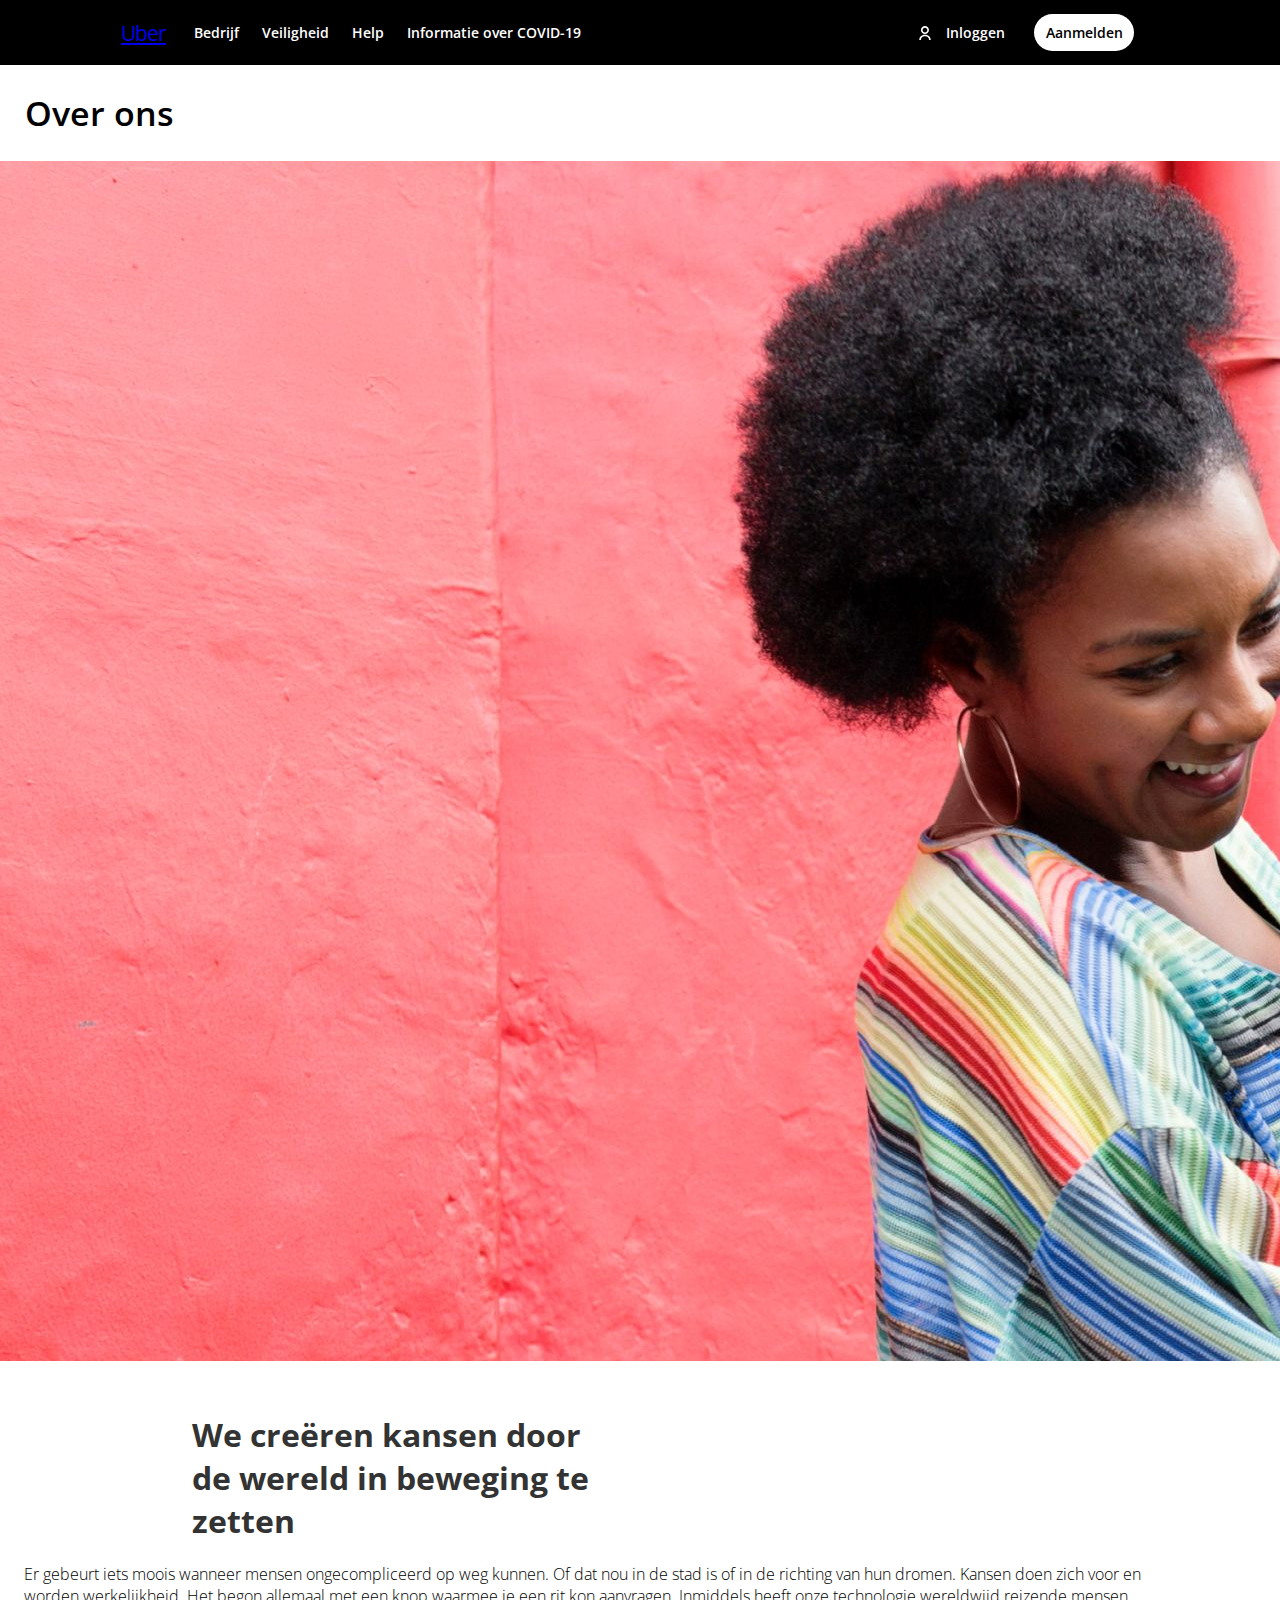
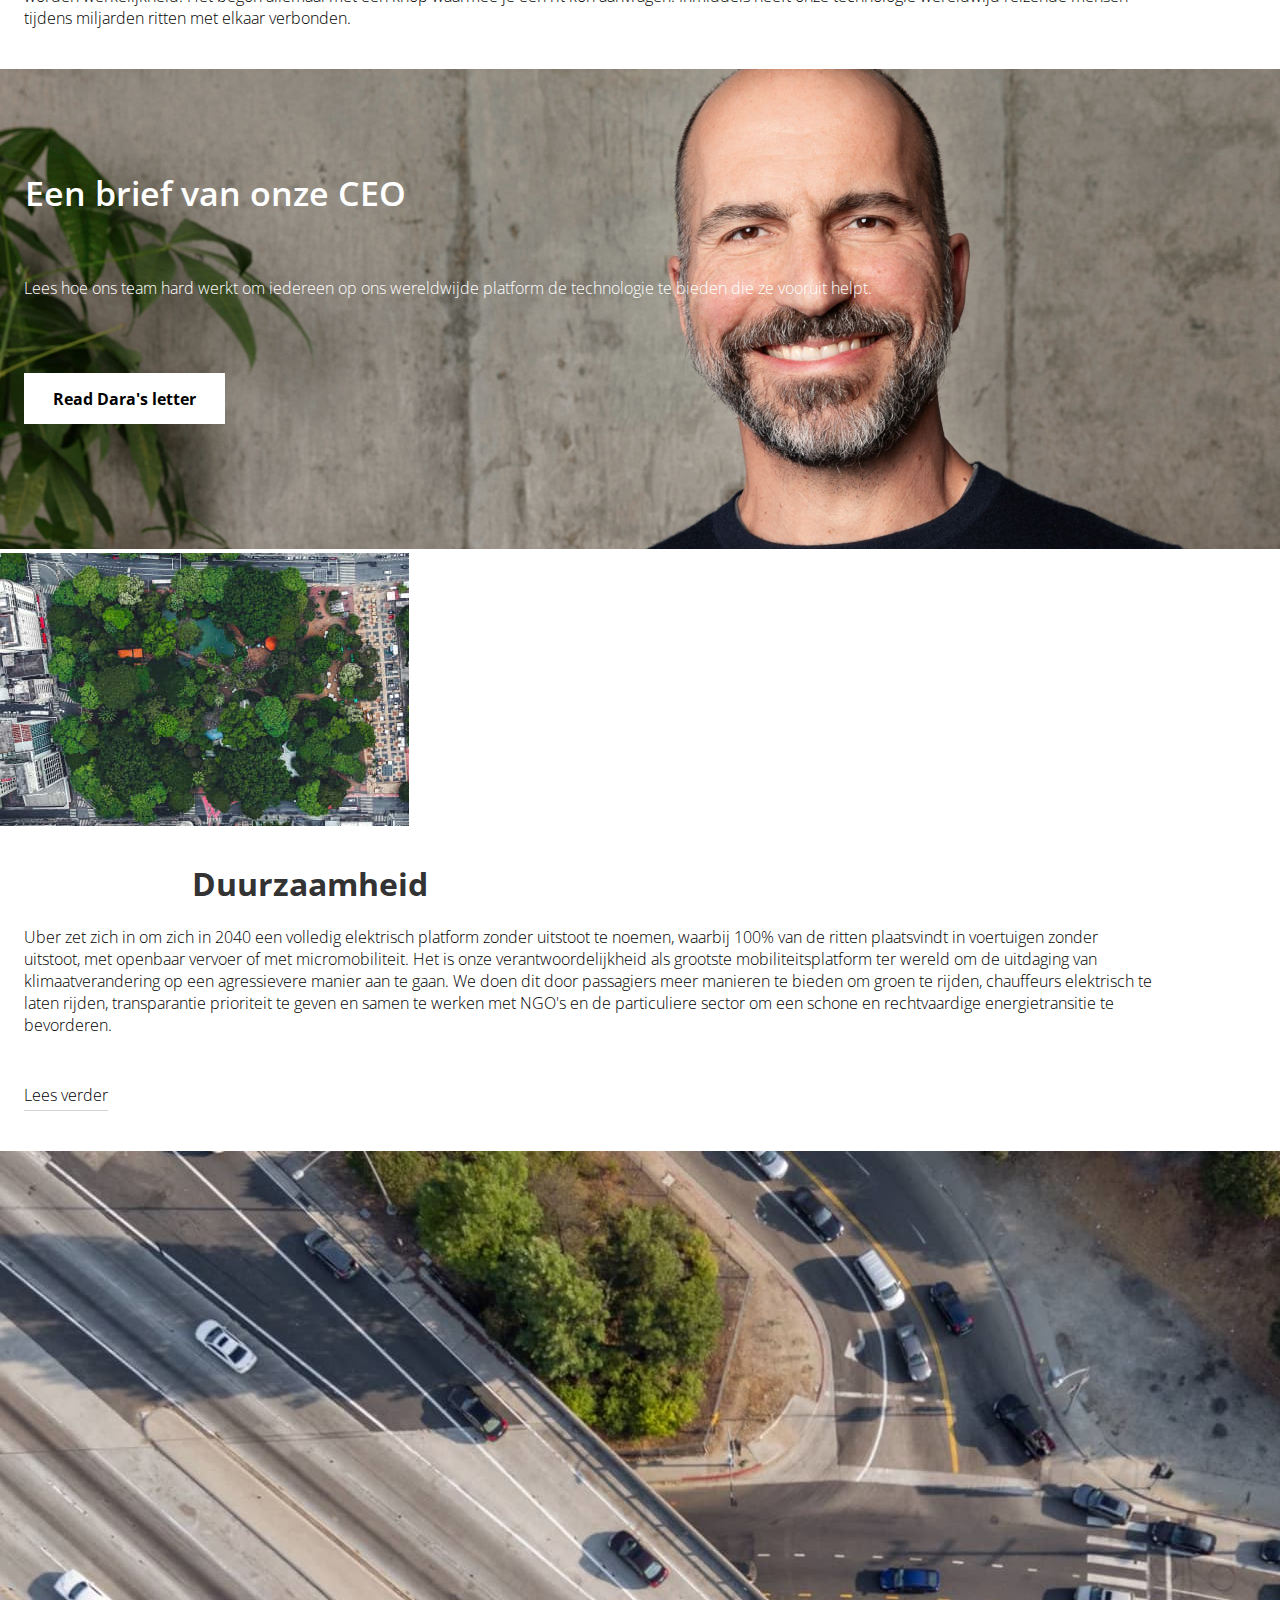
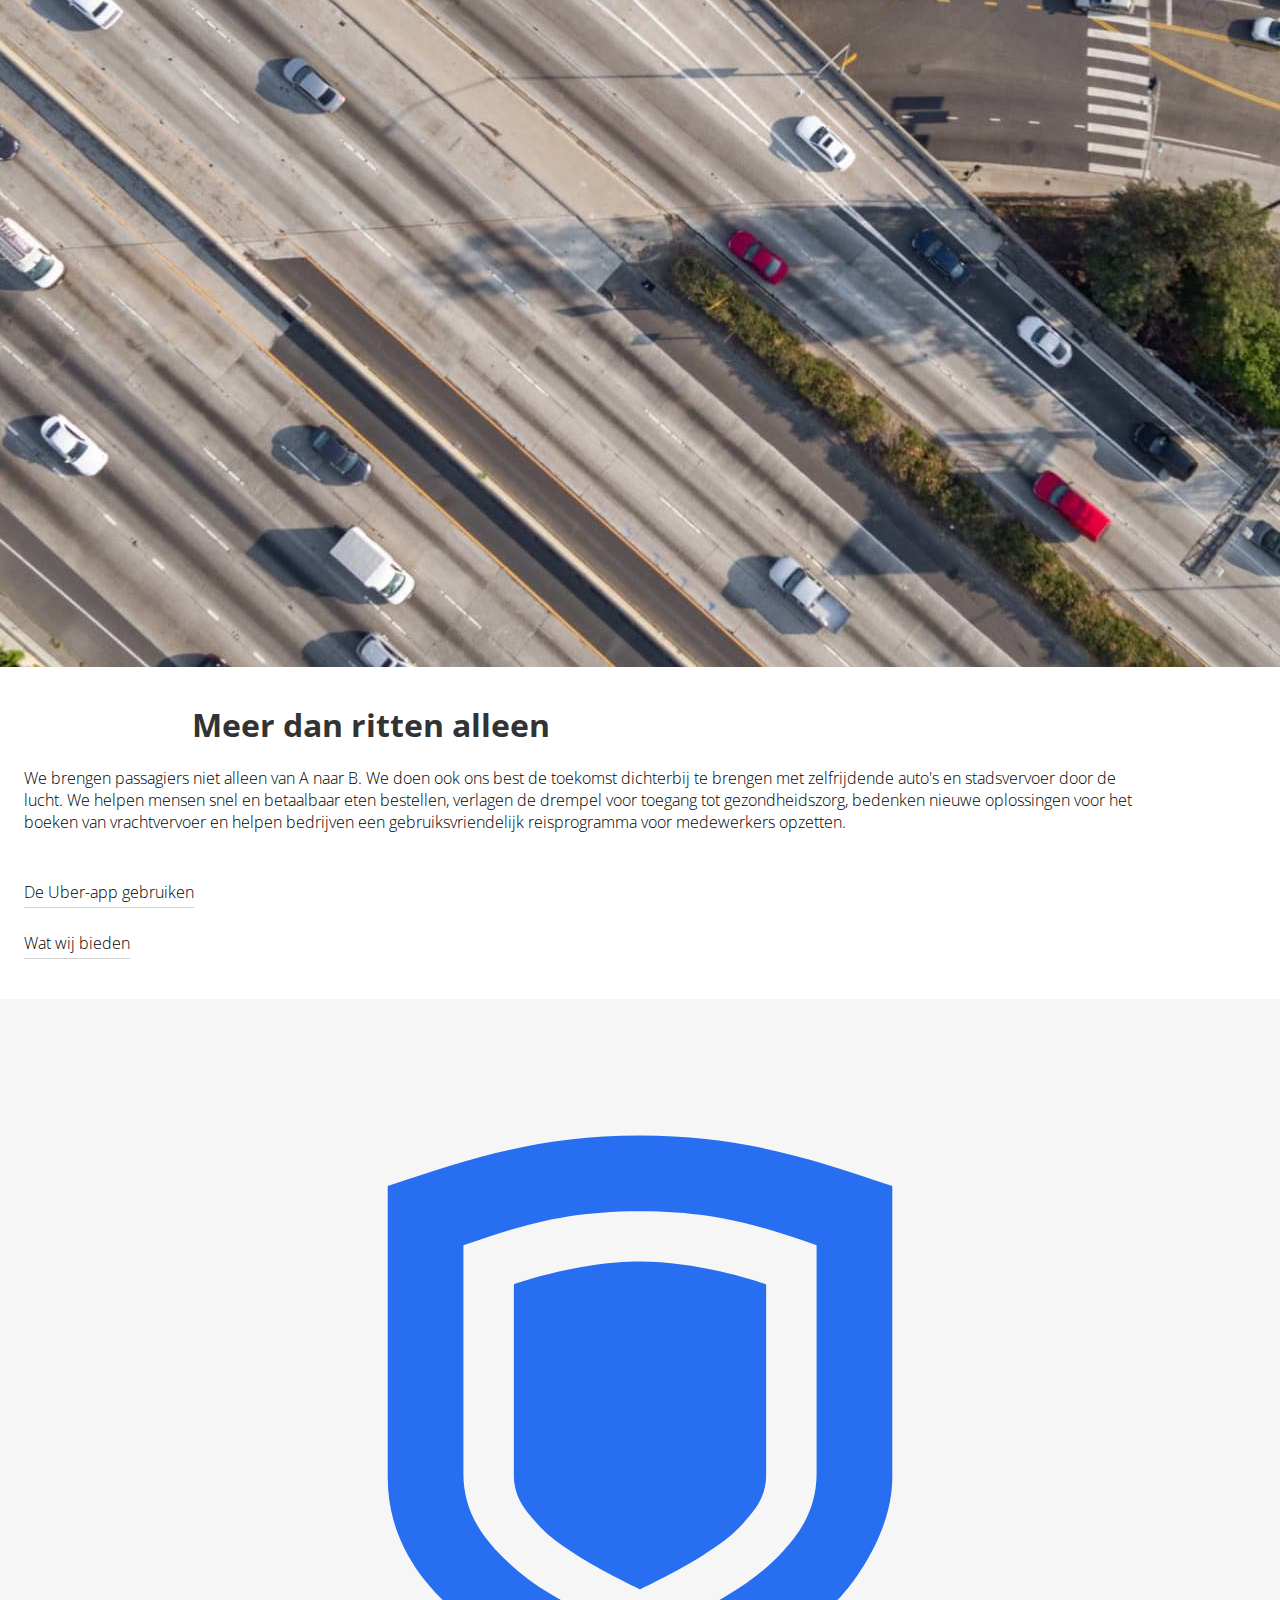
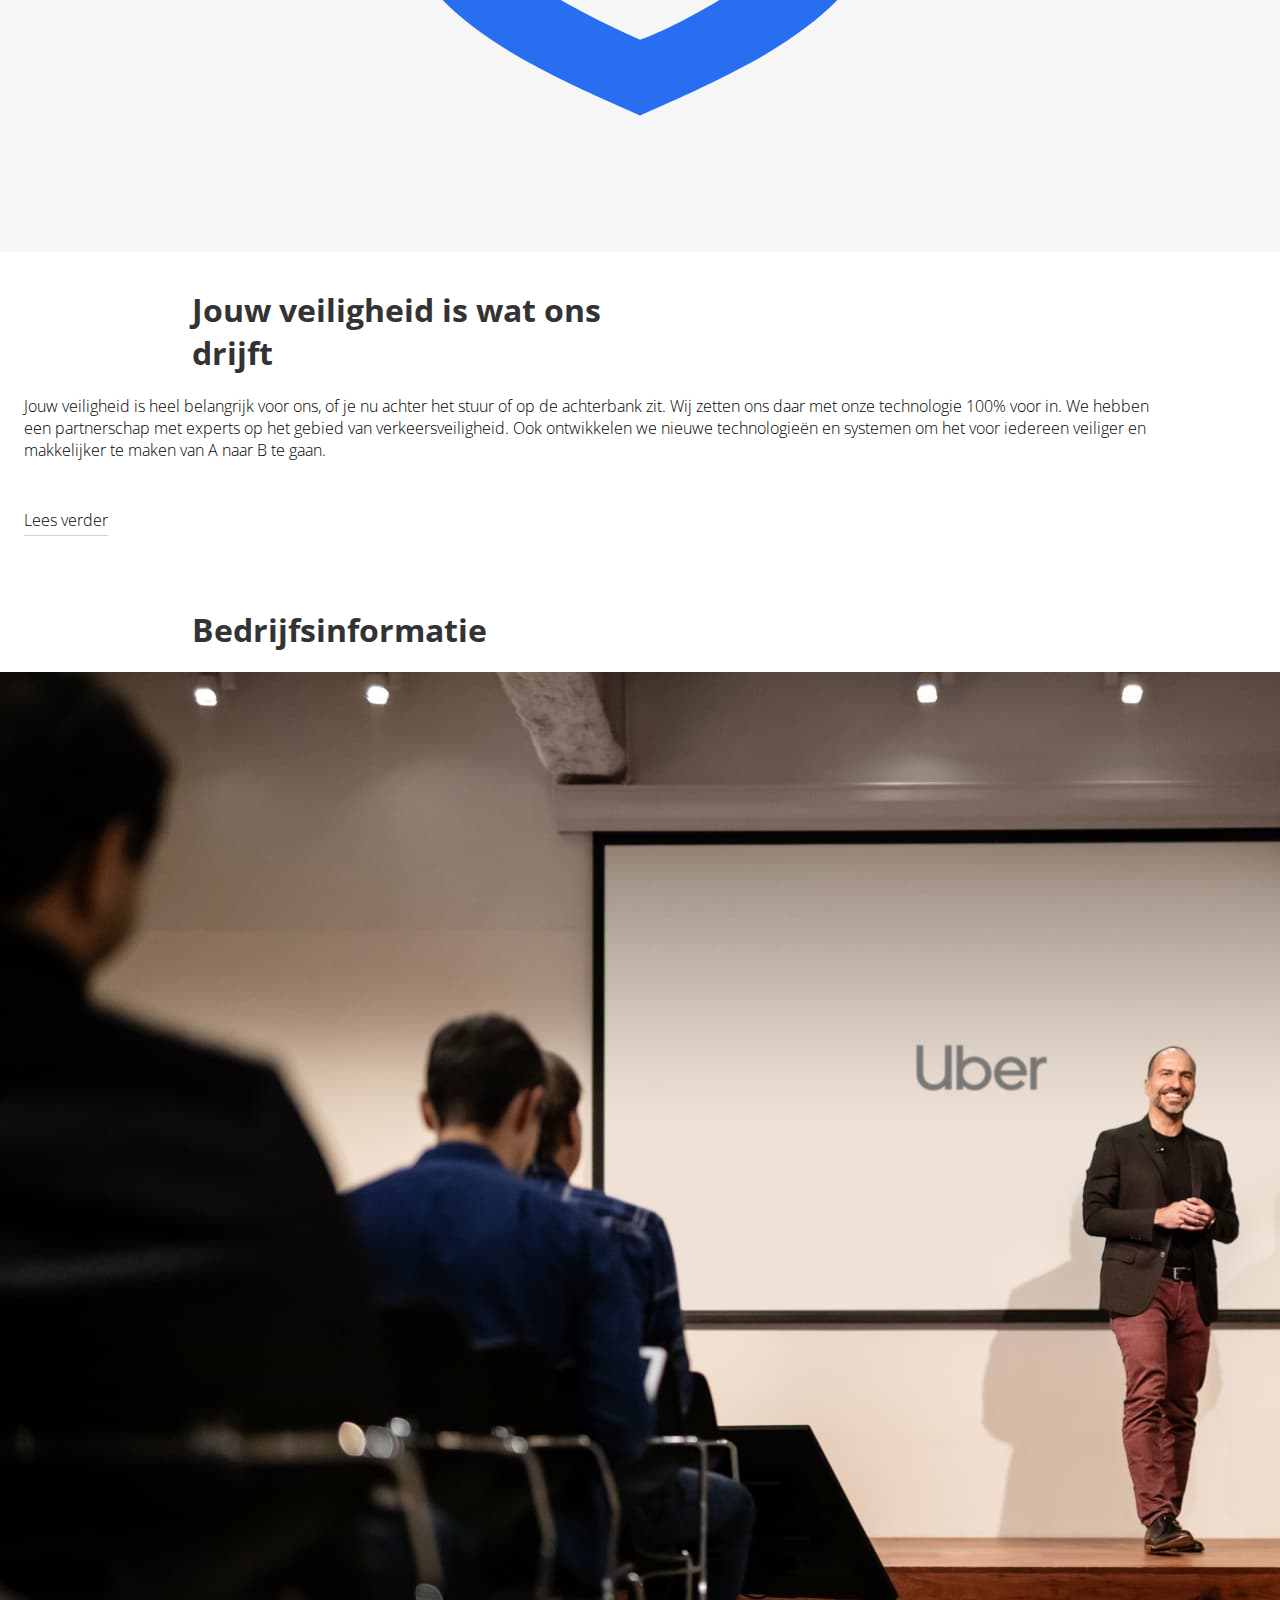
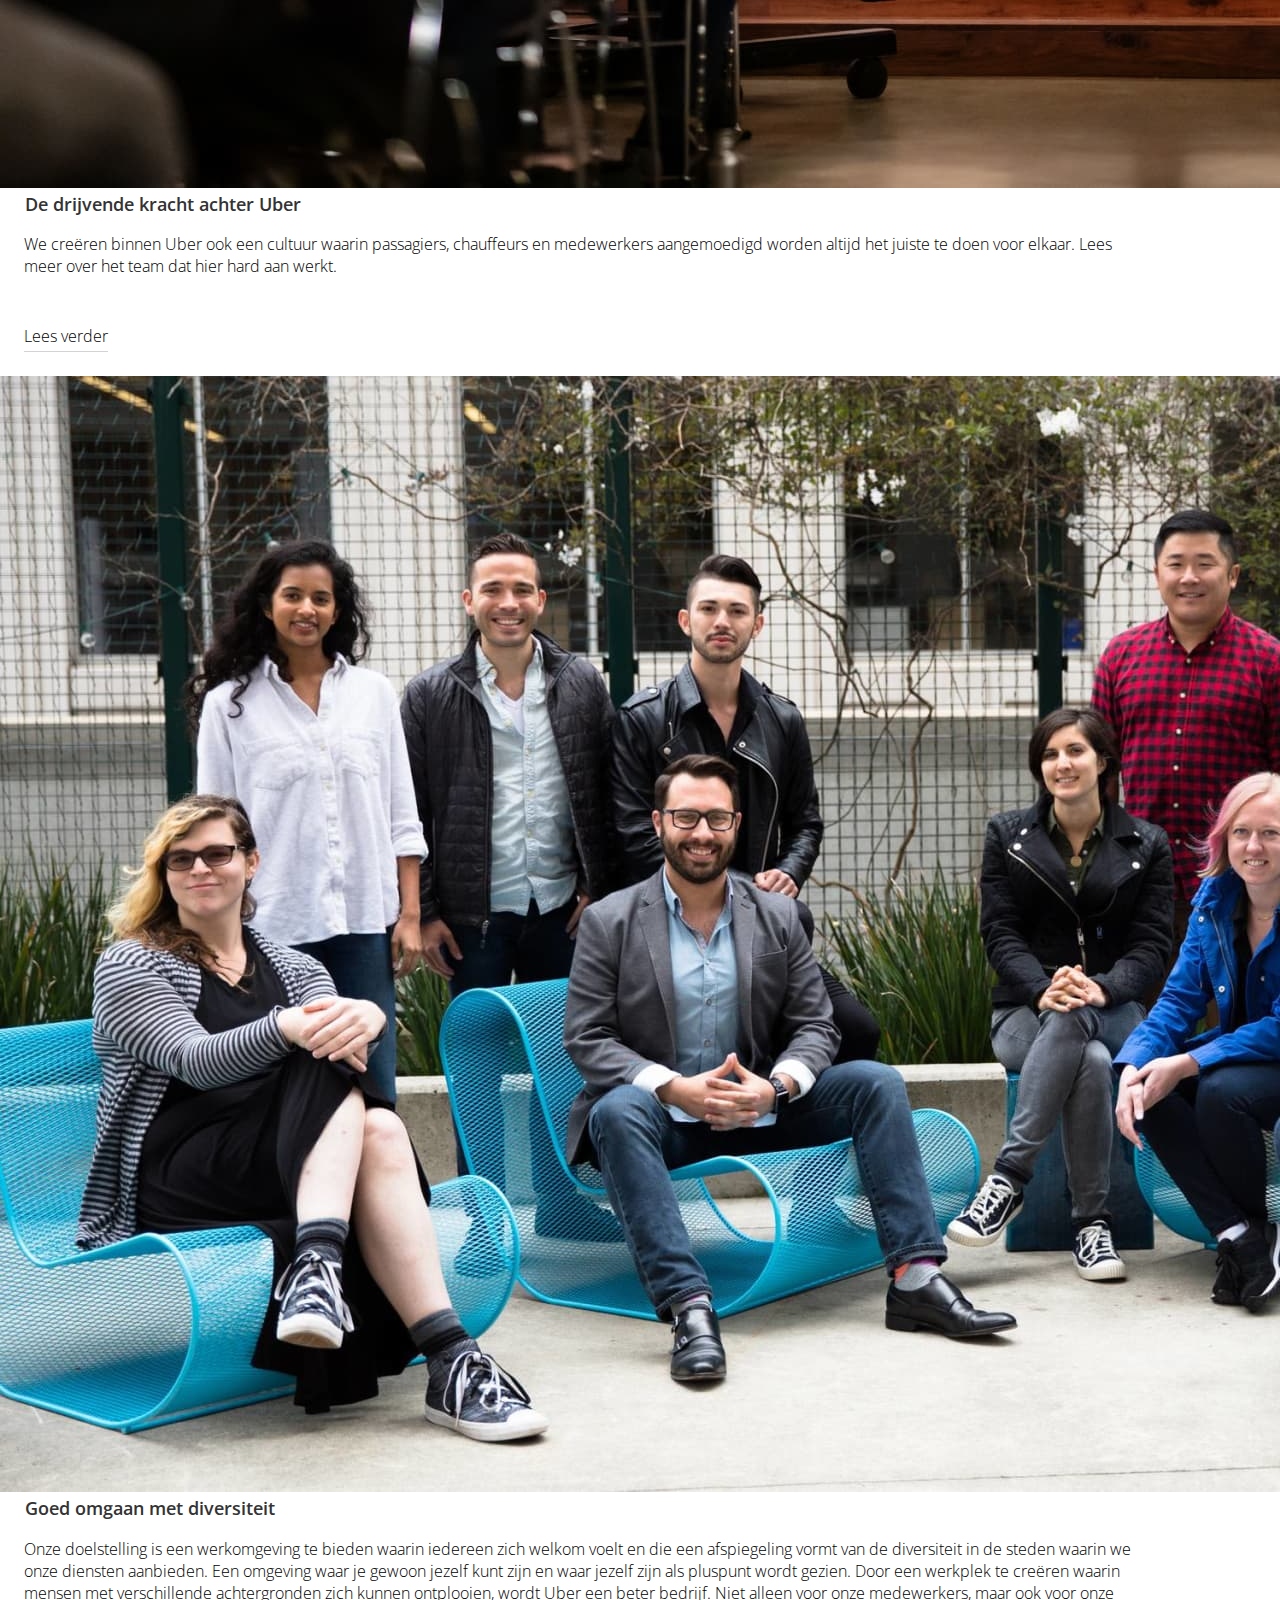
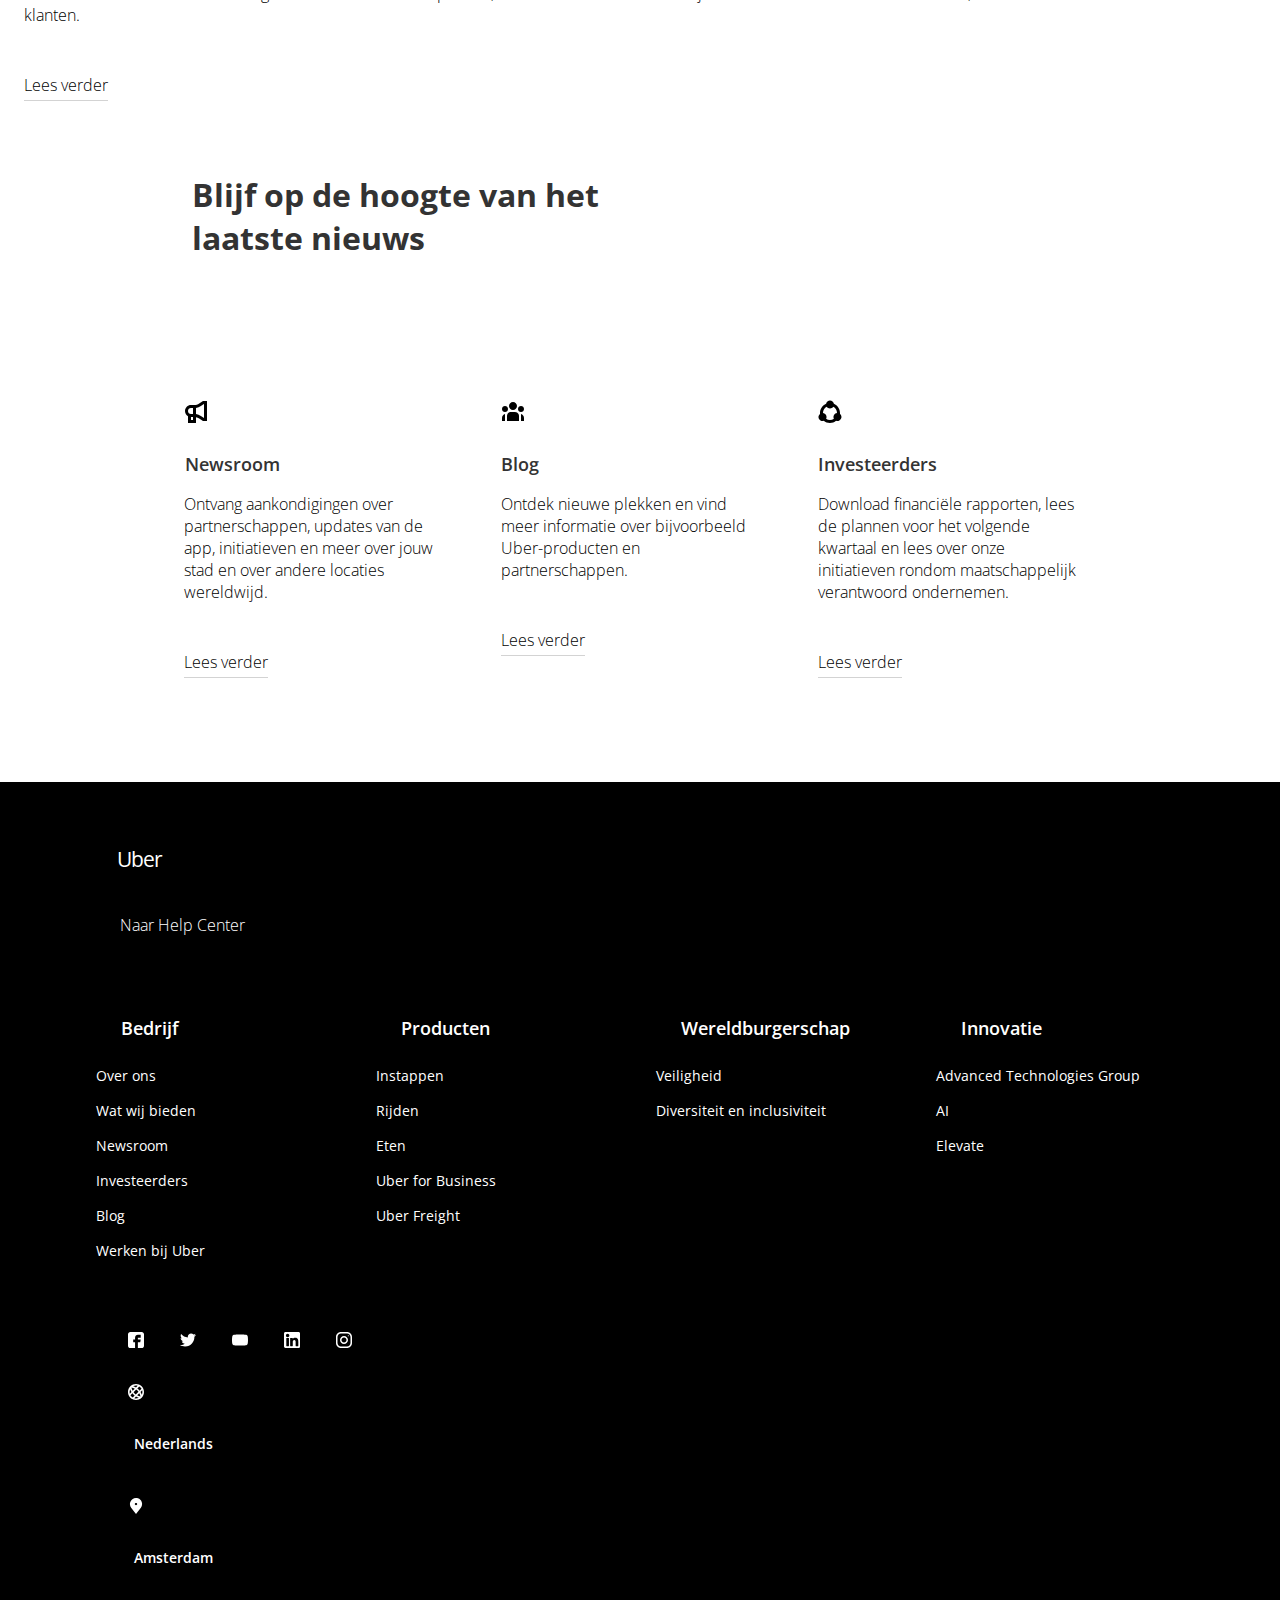
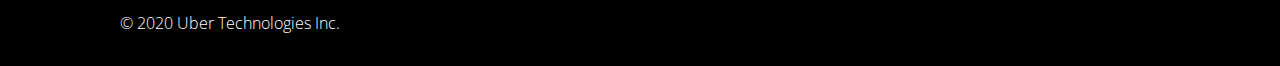
==== commit 662b921a: "Add files via upload" ====
--- a/about.html
+++ b/about.html
@@ -15,31 +15,32 @@
 </head>
 
 <body>
-       <nav class="navbar">
-        <div class="logo">Uber</div>
-    
+    <nav class="navbar">
+        <div class="logo"><a href="index.html">Uber</a></div>
+
         <a href="url" class="toggle-button">
             <span class="bar"></span>
             <span class="bar"></span>
         </a>
         <div class="navbar-links">
             <ul>
-                <li><a href="#">Bedrijf</a></li>
-                <li><a href="#">Veiligheid</a></li>
-                <li><a href="#">Help</a></li>
-                <li><a href="#">Informatie over COVID-19</a></li>
+                <li><a href="url">Bedrijf</a></li>
+                <li><a href="url">Veiligheid</a></li>
+                <li><a href="url">Help</a></li>
+                <li><a href="url">Informatie over COVID-19</a></li>
             </ul>
         </div>
-        <img id="profiel" src="images/uber-user.svg" alt="Profiel"><p>Inloggen</p>
+        <img id="profiel" src="images/uber-user.svg" alt="Profiel">
+        <p>Inloggen</p>
         <a href="url" id="aanmelden">Aanmelden</a>
     </nav>
-    
-    <section class="linksonder">
-    <h1>Over ons</h1>
-    <img src="images/about-us-top.jpg" alt="Over ons">
+
+    <section class="heroimage-about">
+        <h1>Over ons</h1>
+        <img src="images/about-us-top.jpg" alt="Over ons">
     </section>
-    
-    <section>
+
+    <section class="uber-kansen">
         <h2>We creëren kansen door de wereld in beweging te zetten</h2>
         <p>Er gebeurt iets moois wanneer mensen ongecompliceerd op weg kunnen. Of dat nou in de stad is of in de richting van hun dromen. Kansen doen zich voor en worden werkelijkheid. Het begon allemaal met een knop waarmee je een rit kon aanvragen. Inmiddels heeft onze technologie wereldwijd reizende mensen tijdens miljarden ritten met elkaar verbonden.</p>
     </section>
@@ -51,63 +52,84 @@
         <img src="images/dara-desktop.jpg" alt="Dara CEO">
     </section>
 
-    <section class="uber-business">
-        <img src="images/uber-duurzaam.jpg" alt="Duurzaamheid">
-        <h2>Duurzaamheid</h2>
-        <p>Uber zet zich in om zich in 2040 een volledig elektrisch platform zonder uitstoot te noemen, waarbij 100% van de ritten plaatsvindt in voertuigen zonder uitstoot, met openbaar vervoer of met micromobiliteit. Het is onze verantwoordelijkheid als grootste mobiliteitsplatform ter wereld om de uitdaging van klimaatverandering op een agressievere manier aan te gaan. We doen dit door passagiers meer manieren te bieden om groen te rijden, chauffeurs elektrisch te laten rijden, transparantie prioriteit te geven en samen te werken met NGO's en de particuliere sector om een schone en rechtvaardige energietransitie te bevorderen.</p>
-        <a class="meerinfo" href="url">Lees verder</a> 
-    </section>
-    
-    <section class="uber-business">
-        <img src="images/uber-snelweg.jpg" alt="Meer ritten">
-        <h2>Meer dan ritten alleen</h2>
-        <p>We brengen passagiers niet alleen van A naar B. We doen ook ons best de toekomst dichterbij te brengen met zelfrijdende auto's en stadsvervoer door de lucht. We helpen mensen snel en betaalbaar eten bestellen, verlagen de drempel voor toegang tot gezondheidszorg, bedenken nieuwe oplossingen voor het boeken van vrachtvervoer en helpen bedrijven een gebruiksvriendelijk reisprogramma voor medewerkers opzetten.</p>
-        <a class="meerinfo" href="url">De Uber-app gebruiken</a>
-        <a class="meerinfo" href="url">Wat wij bieden</a>
+    <section class="uber-about">
+        <article>
+            <img src="images/uber-duurzaam.jpg" alt="Duurzaamheid">
+        </article>
+        <article>
+            <h2>Duurzaamheid</h2>
+            <p>Uber zet zich in om zich in 2040 een volledig elektrisch platform zonder uitstoot te noemen, waarbij 100% van de ritten plaatsvindt in voertuigen zonder uitstoot, met openbaar vervoer of met micromobiliteit. Het is onze verantwoordelijkheid als grootste mobiliteitsplatform ter wereld om de uitdaging van klimaatverandering op een agressievere manier aan te gaan. We doen dit door passagiers meer manieren te bieden om groen te rijden, chauffeurs elektrisch te laten rijden, transparantie prioriteit te geven en samen te werken met NGO's en de particuliere sector om een schone en rechtvaardige energietransitie te bevorderen.</p>
+            <a class="meerinfo" href="url">Lees verder</a>
+        </article>
     </section>
 
-    <section class="uber-business">
-    <img src="images/uber-safe.svg" alt="Uber Veiligheid">
-    <h2>Jouw veiligheid is wat ons drijft</h2>
-    <p>Jouw veiligheid is heel belangrijk voor ons, of je nu achter het stuur of op de achterbank zit. Wij zetten ons daar met onze technologie 100% voor in. We hebben een partnerschap met experts op het gebied van verkeersveiligheid. Ook ontwikkelen we nieuwe technologieën en systemen om het voor iedereen veiliger en makkelijker te maken van A naar B te gaan.</p>
-    <a class="meerinfo" href="url">Lees verder</a>   
+    <section class="uber-about">
+        <article>
+            <img src="images/uber-snelweg.jpg" alt="Meer ritten">
+        </article>
+        <article>
+            <h2>Meer dan ritten alleen</h2>
+            <p>We brengen passagiers niet alleen van A naar B. We doen ook ons best de toekomst dichterbij te brengen met zelfrijdende auto's en stadsvervoer door de lucht. We helpen mensen snel en betaalbaar eten bestellen, verlagen de drempel voor toegang tot gezondheidszorg, bedenken nieuwe oplossingen voor het boeken van vrachtvervoer en helpen bedrijven een gebruiksvriendelijk reisprogramma voor medewerkers opzetten.</p>
+            <a class="meerinfo" href="url">De Uber-app gebruiken</a>
+            <a class="meerinfo" href="url">Wat wij bieden</a>
+        </article>
     </section>
-    
-    <section class="uber-business">
-    <h2>Bedrijfsinformatie</h2>
-    <img src="images/uber-kracht.jpg" alt="Drijvende kracht">
-    <h3> De drijvende kracht achter Uber</h3>
-    <p>We creëren binnen Uber ook een cultuur waarin passagiers, chauffeurs en medewerkers aangemoedigd worden altijd het juiste te doen voor elkaar. Lees meer over het team dat hier hard aan werkt.</p>
-    <a class="meerinfo" href="url">Lees verder</a> 
-    
-    <img src="images/uber-divers.jpg" alt="Diversiteit">
-    <h3>Goed omgaan met diversiteit</h3>
-    <p>Onze doelstelling is een werkomgeving te bieden waarin iedereen zich welkom voelt en die een afspiegeling vormt van de diversiteit in de steden waarin we onze diensten aanbieden. Een omgeving waar je gewoon jezelf kunt zijn en waar jezelf zijn als pluspunt wordt gezien. Door een werkplek te creëren waarin mensen met verschillende achtergronden zich kunnen ontplooien, wordt Uber een beter bedrijf. Niet alleen voor onze medewerkers, maar ook voor onze klanten.</p>
-    <a class="meerinfo" href="url">Lees verder</a> 
+
+    <section class="uber-safe">
+        <article>
+            <img src="images/uber-safe.svg" alt="Uber Veiligheid">
+        </article>
+        <article>
+            <h2>Jouw veiligheid is wat ons drijft</h2>
+            <p>Jouw veiligheid is heel belangrijk voor ons, of je nu achter het stuur of op de achterbank zit. Wij zetten ons daar met onze technologie 100% voor in. We hebben een partnerschap met experts op het gebied van verkeersveiligheid. Ook ontwikkelen we nieuwe technologieën en systemen om het voor iedereen veiliger en makkelijker te maken van A naar B te gaan.</p>
+            <a class="meerinfo" href="url">Lees verder</a>
+        </article>
     </section>
-    
+
+    <h2 class="uber-nieuws">Bedrijfsinformatie</h2>
+    <section class="uber-about">
+        <article>
+            <img src="images/uber-kracht.jpg" alt="Drijvende kracht">
+            <h3> De drijvende kracht achter Uber</h3>
+            <p>We creëren binnen Uber ook een cultuur waarin passagiers, chauffeurs en medewerkers aangemoedigd worden altijd het juiste te doen voor elkaar. Lees meer over het team dat hier hard aan werkt.</p>
+            <a class="meerinfo" href="url">Lees verder</a>
+        </article>
+
+        <article>
+            <img src="images/uber-divers.jpg" alt="Diversiteit">
+            <h3>Goed omgaan met diversiteit</h3>
+            <p>Onze doelstelling is een werkomgeving te bieden waarin iedereen zich welkom voelt en die een afspiegeling vormt van de diversiteit in de steden waarin we onze diensten aanbieden. Een omgeving waar je gewoon jezelf kunt zijn en waar jezelf zijn als pluspunt wordt gezien. Door een werkplek te creëren waarin mensen met verschillende achtergronden zich kunnen ontplooien, wordt Uber een beter bedrijf. Niet alleen voor onze medewerkers, maar ook voor onze klanten.</p>
+            <a class="meerinfo" href="url">Lees verder</a>
+        </article>
+    </section>
+
+    <h2 class="uber-nieuws">Blijf op de hoogte van het laatste nieuws</h2>
     <section class="prefooter-row">
-    <h2>Blijf op de hoogte van het laatste nieuws</h2>
-        
-    <img src="images/megaphone-outlined.svg" alt="Newsroom">  
-    <h3>Newsroom</h3>
-    <p>Ontvang aankondigingen over partnerschappen, updates van de app, initiatieven en meer over jouw stad en over andere locaties wereldwijd.</p>
-    <a class="meerinfo" href="url">Lees verder</a> 
-        
-    <img src="images/person_group-filled.svg" alt="Blog">
-    <h3>Blog</h3>
-    <p>Ontdek nieuwe plekken en vind meer informatie over bijvoorbeeld Uber-producten en partnerschappen.</p>
-    <a class="meerinfo" href="url">Lees verder</a> 
+        <article class="prefooter-column">
+            <img src="images/megaphone-outlined.svg" alt="Newsroom">
+            <h3>Newsroom</h3>
+            <p>Ontvang aankondigingen over partnerschappen, updates van de app, initiatieven en meer over jouw stad en over andere locaties wereldwijd.</p>
+            <a class="meerinfo" href="url">Lees verder</a>
+        </article>
 
-    <img src="images/network-filled.svg" alt="Investeerders">
-    <h3>Investeerders</h3>
-    <p>Download financiële rapporten, lees de plannen voor het volgende kwartaal en lees over onze initiatieven rondom maatschappelijk verantwoord ondernemen.</p> 
-    <a class="meerinfo" href="url">Lees verder</a> 
+        <article class="prefooter-column">
+            <img src="images/person_group-filled.svg" alt="Blog">
+            <h3>Blog</h3>
+            <p>Ontdek nieuwe plekken en vind meer informatie over bijvoorbeeld Uber-producten en partnerschappen.</p>
+            <a class="meerinfo" href="url">Lees verder</a>
+        </article>
+
+        <article class="prefooter-column">
+            <img src="images/network-filled.svg" alt="Investeerders">
+            <h3>Investeerders</h3>
+            <p>Download financiële rapporten, lees de plannen voor het volgende kwartaal en lees over onze initiatieven rondom maatschappelijk verantwoord ondernemen.</p>
+            <a class="meerinfo" href="url">Lees verder</a>
+        </article>
     </section>
-    
+
     <footer>
         <div class="footer-logo">Uber</div>
-        
+
         <p>Naar Help Center</p>
 
         <section class="footer-row">
@@ -140,23 +162,30 @@
                 <li><a href="url">Elevate</a></li>
             </article>
         </section>
-        
+
         <section class="social-media">
-        <img src="images/uber-facebook.svg" alt="Facebook">
-        <img src="images/uber-twitter.svg" alt="Twitter">
-        <img src="images/uber-youtube.svg" alt="Youtube">
-        <img src="images/uber-linkedin.svg" alt="LinkedIn">
-        <img src="images/uber-instagram.svg" alt="Instagram">
+            <article>
+                <img src="images/uber-facebook.svg" alt="Facebook">
+                <img src="images/uber-twitter.svg" alt="Twitter">
+                <img src="images/uber-youtube.svg" alt="Youtube">
+                <img src="images/uber-linkedin.svg" alt="LinkedIn">
+                <img src="images/uber-instagram.svg" alt="Instagram">
+            </article>
+
+
+            <article>
+                <img src="images/uber-globe.svg" alt="Facebook">
+                <p>Nederlands</p>
+                <img src="images/uber-location.svg" alt="Twitter">
+                <p>Amsterdam</p>
+            </article>
         </section>
-        
-        <section class="talen">
-        <img src="images/uber-globe.svg" alt="Facebook"><p>Nederlands</p>
-        <img src="images/uber-location.svg" alt="Twitter"><p>Amsterdam</p>
-        </section>
-        
+
+        <p class="bottom-page">© 2020 Uber Technologies Inc.</p>
+
     </footer>
-    
+
     <script src="scripts/script.js"></script>
 </body>
 
-</html>
+</html>--- a/styles/style.css
+++ b/styles/style.css
@@ -17,6 +17,7 @@
 
 .navbar {
     padding-left: 6em;
+    padding-right: 6em;
     display: flex;
     position: relative;
     align-items: center;
@@ -24,7 +25,7 @@
     color: white;
 }
 
-.brand-title {
+.logo {
     font-size: 1.3em;
     margin: .8em .8em .8em 1.2em;
     font-family: 'Open Sans', sans-serif;
@@ -50,7 +51,7 @@
     display: block;
     text-decoration: none;
     color: white;
-    padding: 1em;
+    padding: .6em .8em .6em .8em;
     font-family: 'Open Sans', sans-serif;
     font-size: 0.9em;
     font-weight: 600;
@@ -61,11 +62,18 @@
     border-radius: 30px;
 }
 
+.navbar p {
+    text-decoration: none;
+    color: white;
+    padding: 1em;
+    font-family: 'Open Sans', sans-serif;
+    font-size: 0.9em;
+    font-weight: 600;
+}
+
 .toggle-button {
-    position: absolute;
-    top: 1.6em;
-    right: 1.2em;
-    display: none;
+    order: 2;
+    margin: 1.7em 1.3em 1.6em 1em;
     flex-direction: column;
     justify-content: space-between;
     width: 13px;
@@ -80,7 +88,6 @@
 
 @media (max-width: 800px) {
     .navbar {
-        flex-direction: column;
         align-items: flex-start;
         padding-left: 0;
     }
@@ -102,10 +109,14 @@
 
     }
 
-
+    .navbar p {
+        display: none;
+    }
+    
+    
     .navbar-links ul li a {
         margin: 0;
-        padding: 0.5em 0.75em;
+        padding: .5em .75em;
         font-family: 'Open Sans', sans-serif;
         text-decoration: none;
         font-size: 1.8em;
@@ -121,21 +132,25 @@
 }
 
 #profiel {
+    margin: 1.5em 0 1.5em auto;
     display: flex;
-    width: 16px;
-    float: right;
+    width: 14px;
 }
 
 #aanmelden {
-    margin: 0;
-    padding: .5em 1em;
+    margin: 1em 0 1em 1em;
+    padding: .6em .8em .6em .8em;
     background-color: white;
     border-radius: 30px;
     text-decoration: none;
     color: black;
     font-family: 'Open Sans', sans-serif;
-    font-size: 0.9em;
-    font-weight: 600;
+    font-size: .9em;
+    font-weight: 600;
+}
+
+#aanmelden:hover {
+    background-color: lightgrey;
 }
 
 .slider {
@@ -162,7 +177,7 @@
     color: black;
     font-family: 'Open Sans', sans-serif;
     text-decoration: none;
-    font-size: 0.9em;
+    font-size: .9em;
     font-weight: 600;
     border: none;
     background: none;
@@ -170,31 +185,11 @@
 
 }
 
-.slider div button:focus {
-    border-bottom: 2px solid;
-    color: black;
-    line-height: 2em;
-}
-
-
-
 .slider img {
     width: 18px;
     margin: 1em;
 }
 
-
-a button {
-    padding: 0.7em 1em;
-    background-color: white;
-    border: none;
-    border-radius: 50px;
-    cursor: pointer;
-    transition: all 0.3s ease 0s;
-    font-family: 'Open Sans', sans-serif;
-    font-weight: Bold;
-}
-
 a button:hover {
     background-color: lightgrey;
 }
@@ -213,7 +208,7 @@
 h1 {
     color: black;
     margin: 0;
-    padding: 0.75em 0.75em;
+    padding: .75em .75em;
     font-family: 'Open Sans', sans-serif;
     text-decoration: none;
     font-size: 2.1em;
@@ -224,7 +219,7 @@
     width: 90%;
     color: #333333;
     margin: 0;
-    padding: 0.75em 0.75em 0.65em 0.9em;
+    padding: .75em .75em .65em .9em;
     font-family: 'Open Sans', sans-serif;
     text-decoration: none;
     font-size: 1.7em;
@@ -235,7 +230,7 @@
 
 h3 {
     margin: 0;
-    padding: 0 0 0.5em 1.5em;
+    padding: 0 0 1em 1.4em;
     color: #333333;
     font-family: 'Open Sans', sans-serif;
     text-decoration: none;
@@ -246,15 +241,16 @@
 
 
 .meerinfo {
-    margin: 1em;
-    padding-left: .5em;
-    padding-bottom: 1.5em;
+    margin: 1.5em;
+    padding-bottom: 4px;
     font-family: 'Open Sans', sans-serif;
     text-decoration: none;
     font-size: 1em;
     font-weight: 300;
     max-width: 90%;
     color: black;
+    display: table;
+    border-bottom: 1px solid lightgray;
 }
 
 .meerinfo a {
@@ -262,14 +258,16 @@
 }
 
 .meerinfo1 {
-    margin: 0;
-    padding-left: 1.5em;
+    padding-bottom: 4px;
+    margin-left: 1.5em;
     font-family: 'Open Sans', sans-serif;
     text-decoration: none;
     font-size: 1em;
     font-weight: 300;
     max-width: 90%;
     color: black;
+    display: table;
+    border-bottom: 1px solid lightgray;
 }
 
 
@@ -278,7 +276,7 @@
     color: white;
     width: 17em;
     padding: 0.9em 1.8em;
-    margin: 0 15em 1.5em 1.5em;
+    margin: 0 1.5em 1.5em 1.5em;
     background-color: black;
     border: none;
     cursor: pointer;
@@ -312,7 +310,7 @@
         padding-left: 1em;
         height: 8.5em;
         position: absolute;
-        width: 80%;
+        width: 77%;
         left: 12em;
         top: 8em;
         background-color: white;
@@ -375,8 +373,9 @@
     }
 
     .stadimage a {
+        margin-left: 12em;
         position: absolute;
-        padding: 0 2em 2em 11em;
+        padding-bottom: 4px;
     }
 
     h2 {
@@ -397,6 +396,10 @@
     .uber-business p {
         padding-left: 1.5em;
     }
+    
+    .uber-business article {
+        width: 33%;
+    }
 }
 
 .uber-business img{
@@ -409,14 +412,45 @@
 
 }
 
-.business img {
+.veiligheid img {
     margin: 0;
     padding: 1.5em;
     width: 100%;
-    display: flex;
     align-items: center;
     text-align: center;
 
+}
+
+@media (min-width: 1000px) {
+    .veiligheid {
+        display: flex;
+        justify-content: space-between;
+        padding: 5em 12em 1em 12em;
+    }
+    
+    .veiligheid article {
+        width: 50%;
+    }
+    
+    .veiligheid h2  {
+        padding-left: 0;
+        max-width: 10em;
+    }
+    
+    .veiligheid p {
+        padding-left: 0;
+    }
+    
+    .veiligheid a.meerinfo {
+        margin: 0;
+        padding-left: 0;
+        line-height: 2em;
+    }
+    
+  
+    .veiligheid article:nth-of-type(1){
+    order: 2;
+    }
 }
 
 
@@ -456,50 +490,48 @@
 
 .linksonder img {
     width: 100%;
-    height: 65vh;
+    height: 30em;
     object-fit: cover;
 }
 
-.linksmidden {
+.dara-ceo {
     position: relative;
     margin: 0;
     padding: 0;
 }
 
 
-.linksmidden h1 {
+.dara-ceo h1 {
     position: absolute;
-    left: 0;
-    top: 2em;
-    color: white;
-    margin: 0;
-    padding: 1.4em 0.75em;
-}
-
-.linksmidden img {
-    width: 100%;
-    height: 65vh;
+    color: white;
+    margin: 0;
+    padding: 3em 0 0 .75em;
+}
+
+.dara-ceo img {
+    width: 100%;
+    height: 30em;
     object-fit: cover;
 }
 
-.linksmidden p {
+.dara-ceo p {
     width: 90%;
     left: 0;
-    top: 14em;
+    top: 13em;
     position: absolute;
     color: white;
 }
 
-.linksmidden button {
+.dara-ceo button {
     color: black;
     position: absolute;
     left: 0;
-    top: 20em;
+    top: 19em;
     padding: 0.9em 1.8em;
     margin: 0 0 1.5em 1.5em;
     background-color: white;
     border: none;
-    border-radius: 0px;
+    border-radius: 0;
     cursor: pointer;
     transition: all 0.5s ease 0s;
     font-family: 'Open Sans', sans-serif;
@@ -524,8 +556,8 @@
 
 @media (min-width: 1000px) {
     .prefooter-row {
-        padding-right: 6em;
-        padding-left: 6em;
+        padding-right: 10em;
+        padding-left: 10em;
     }
     
     .prefooter-column {
@@ -568,7 +600,6 @@
 
 footer h3 {
     margin: 0;
-    padding: 0 0 0.5em 1.5em;
     color: white;
     font-family: 'Open Sans', sans-serif;
     text-decoration: none;
@@ -579,7 +610,6 @@
 
 
 footer a {
-    padding-left: .3em;
     text-decoration: none;
     color: white;
     font-family: 'Open Sans', sans-serif;
@@ -596,13 +626,8 @@
     padding-bottom: .5em;
 }
 
-footer section {
-    padding: 3em 0 3em 1em;
-}
 
 footer section img {
-    fill: #ffffff;
-    float: left;
     width: 16px;
     margin: 1em;
 }
@@ -615,6 +640,12 @@
     font-size: 0.9em;
     font-weight: 600;
 }
+
+.social-media {
+    padding-top: 2em;
+    padding-left: 1em;
+}
+
 
 @media (min-width: 1000px) {
     footer {
@@ -634,11 +665,8 @@
         clear: both;
     }
     
-    .footer-logo {
-    padding: 3em 0 2em 2em;
-    }
-    
-    footer p {
-        padding: 0 0 2em 2.5em;
+    
+    footer h3 {
+        padding-bottom: 1em;
     }
 }